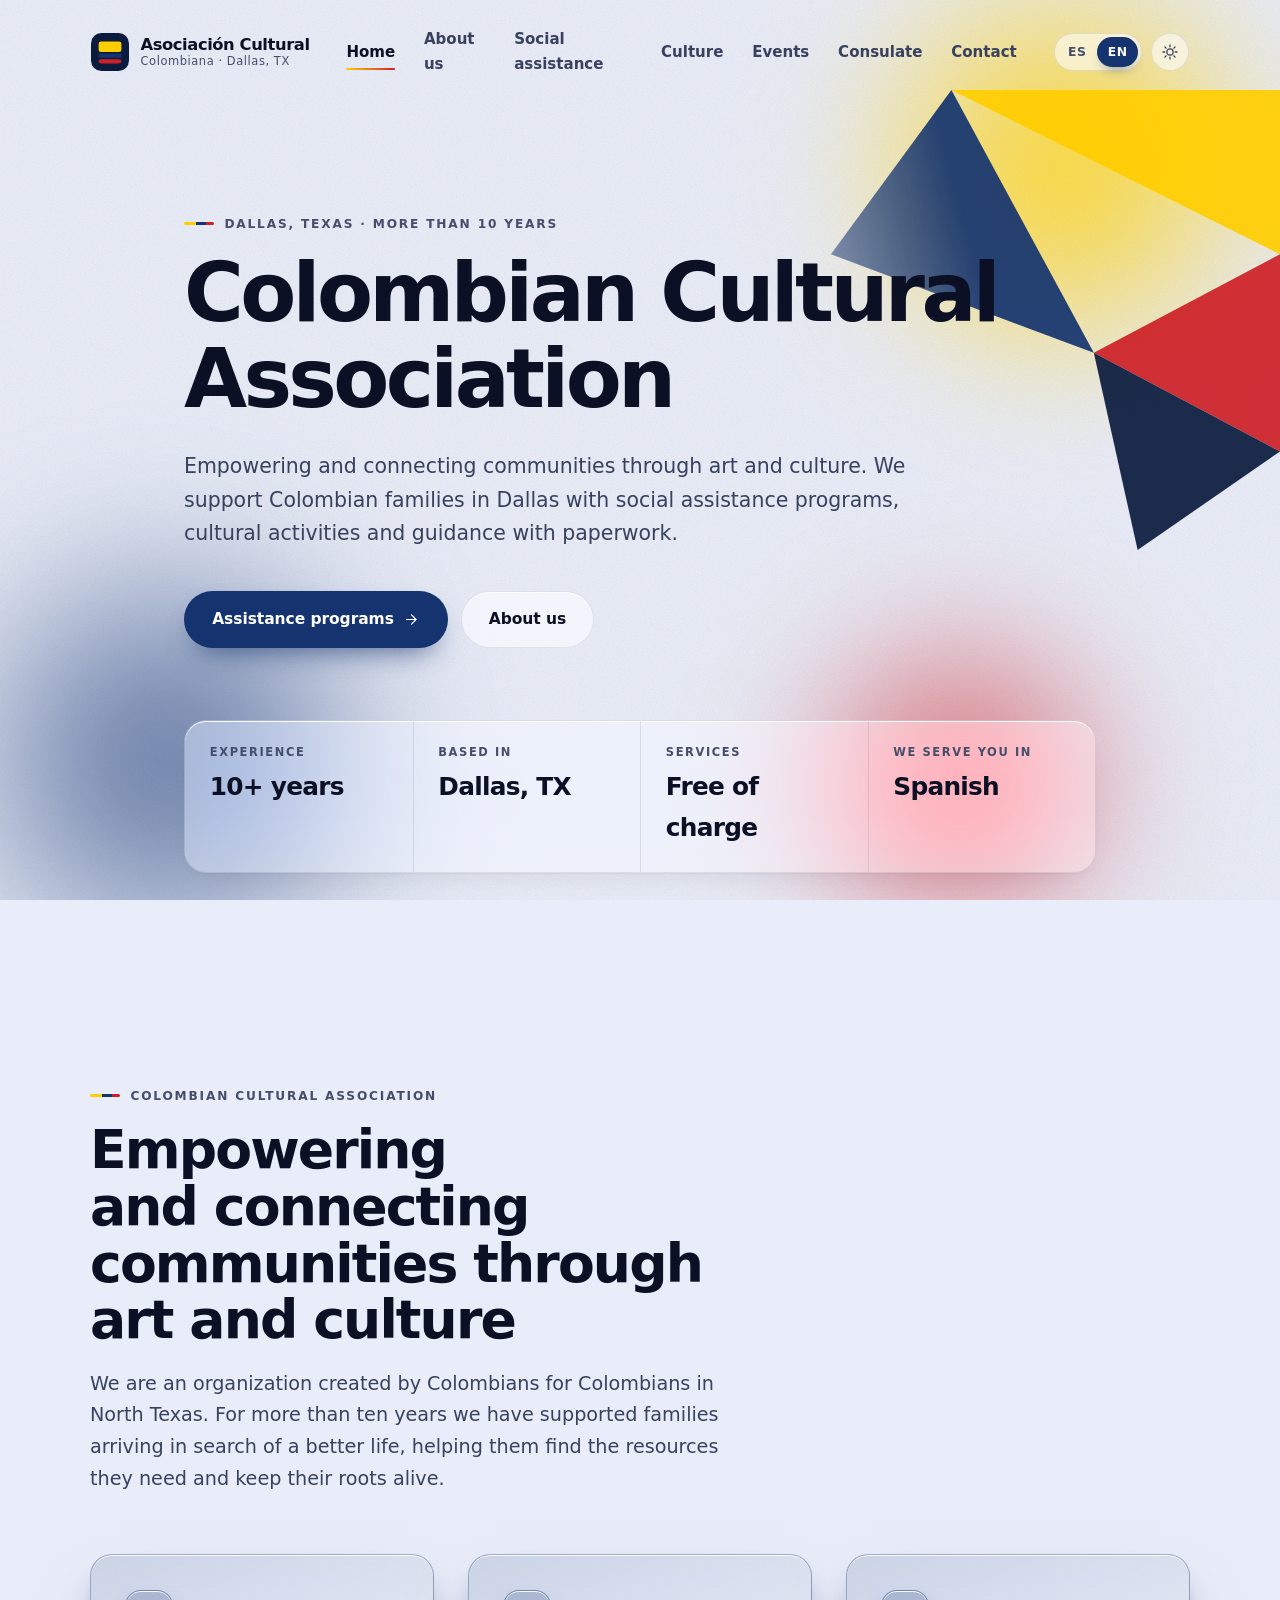
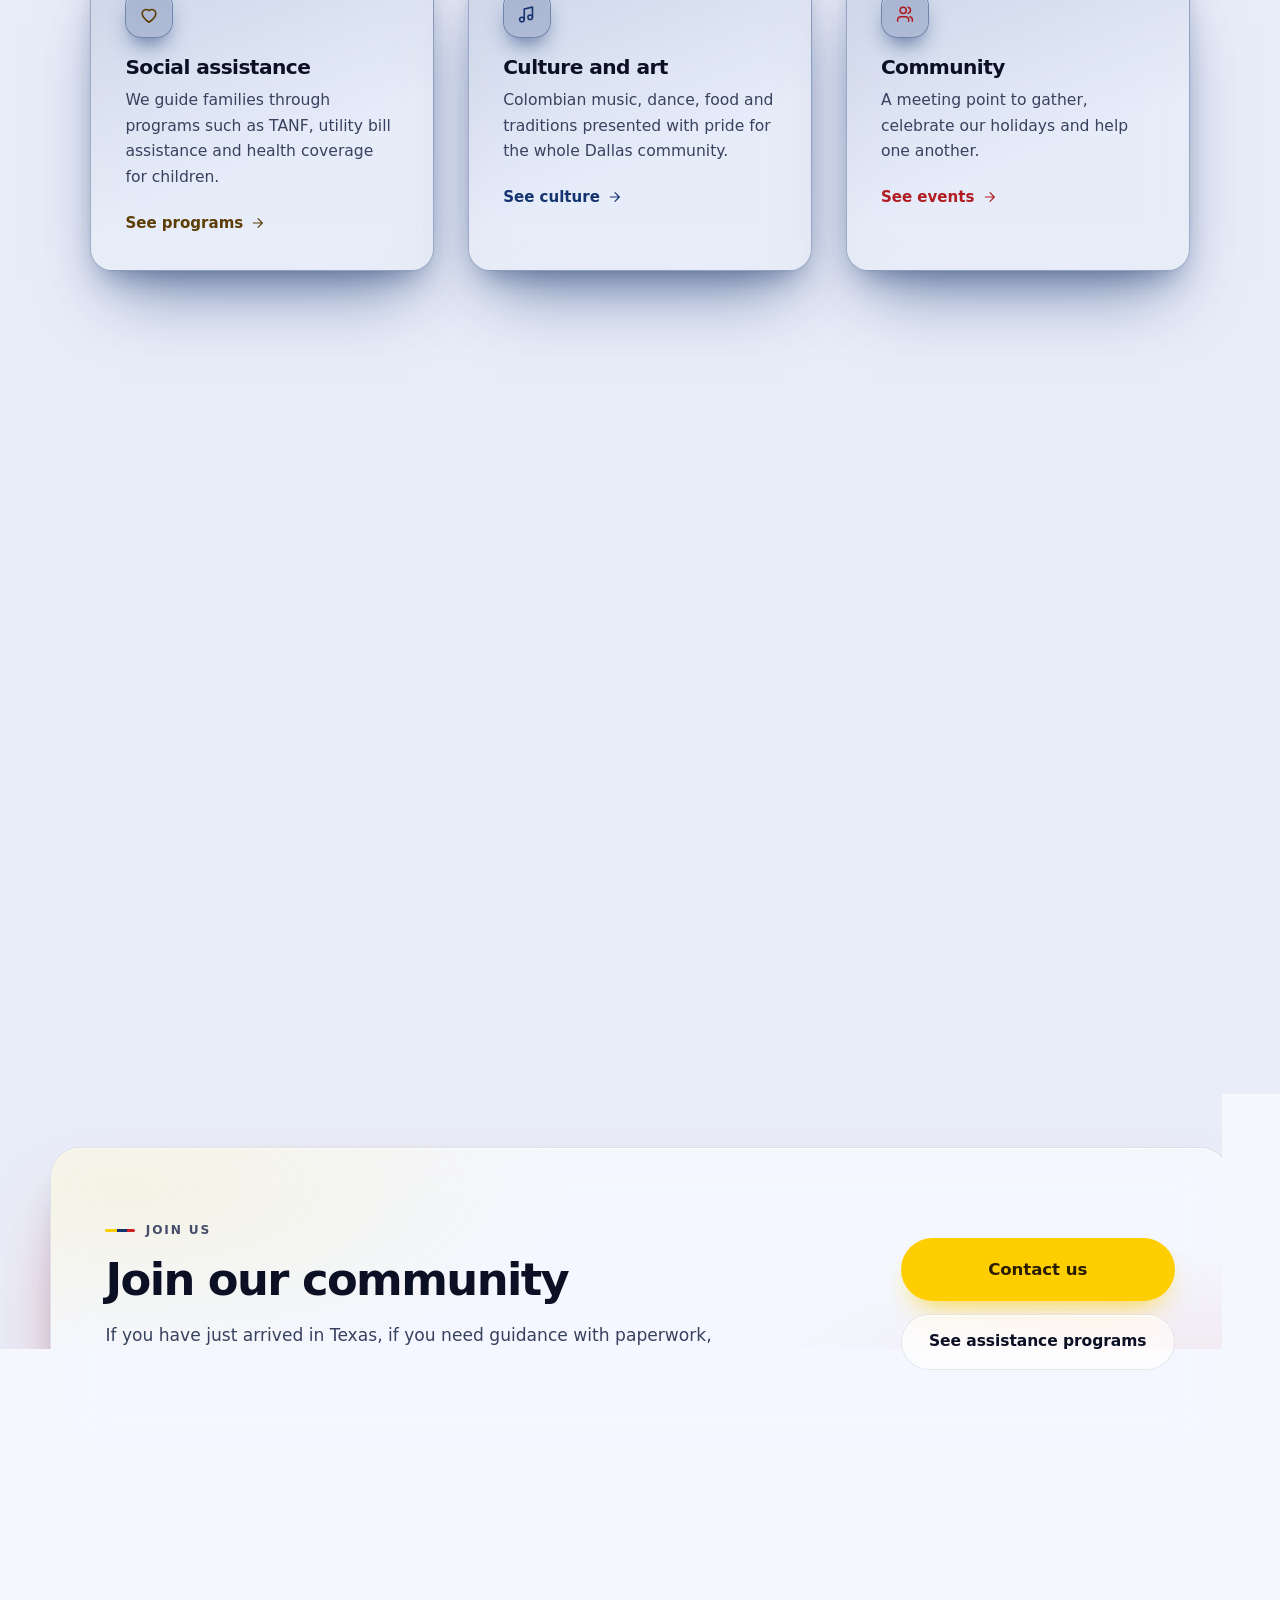
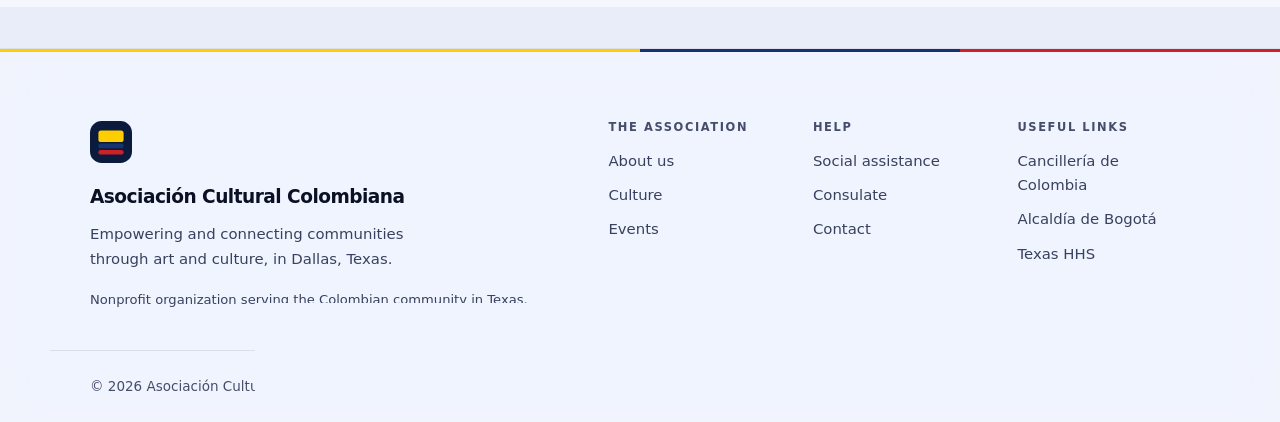
==== index.html @ c9017640 "Fix flag colours, float the header on scroll, remove nav duplication Three issues reported by the cl" ====
<!DOCTYPE html>
<html lang="es" data-theme="light">
<head>
<meta charset="utf-8">
<meta name="viewport" content="width=device-width, initial-scale=1">
<title>Asociación Cultural Colombiana | Dallas, Texas</title>
<meta name="description" content="Empoderando y conectando comunidades a través del arte y la cultura. Asistencia social, cultura y orientación para la comunidad colombiana en Dallas, Texas.">
<meta name="theme-color" content="#E9EDF9" media="(prefers-color-scheme: light)">
<meta name="theme-color" content="#050914" media="(prefers-color-scheme: dark)">

<meta property="og:type" content="website">
<meta property="og:site_name" content="Asociación Cultural Colombiana">
<meta property="og:title" content="Asociación Cultural Colombiana | Dallas, Texas">
<meta property="og:description" content="Empoderando y conectando comunidades a través del arte y la cultura. Asistencia social, cultura y orientación para la comunidad colombiana en Dallas, Texas.">
<meta property="og:locale" content="es_US">
<meta property="og:locale:alternate" content="en_US">

<link rel="icon" href="data:image/svg+xml,%3Csvg xmlns='http://www.w3.org/2000/svg' viewBox='0 0 32 32'%3E%3Crect width='32' height='32' rx='8' fill='%230A1B3D'/%3E%3Crect x='6' y='7' width='20' height='9' rx='2' fill='%23FFCE00'/%3E%3Crect x='6' y='17' width='20' height='4' rx='1.5' fill='%2314336F'/%3E%3Crect x='6' y='22' width='20' height='4' rx='2' fill='%23CE2027'/%3E%3C/svg%3E">
<link rel="stylesheet" href="assets/css/styles.css">
<noscript><style>.reveal{opacity:1 !important;transform:none !important}</style></noscript>
</head>
<body>

<a class="skip-link" href="#main" data-i18n="a11y.skip">Saltar al contenido principal</a>

<!-- Fixed field of light behind everything: the flag as illumination. -->
<div class="luminaria" aria-hidden="true">
  <span class="luz luz-amarilla" data-depth="26"></span>
  <span class="luz luz-azul" data-depth="-18"></span>
  <span class="luz luz-roja" data-depth="34"></span>
</div>

<header class="site-header" id="siteHeader">
  <div class="shell header-inner">
    <a class="brand" href="index.html" aria-label="Asociación Cultural Colombiana — inicio">
      <span class="brand-mark" aria-hidden="true"><svg viewBox="0 0 40 40" fill="none">
  <rect width="40" height="40" rx="11" fill="#0A1B3D"/>
  <rect x="8" y="9" width="24" height="11" rx="2.5" fill="#FFCE00"/>
  <rect x="8" y="21.5" width="24" height="4.5" rx="1.5" fill="#14336F"/>
  <rect x="8" y="27.5" width="24" height="4.5" rx="2.5" fill="#CE2027"/>
</svg></span>
      <span class="brand-text">
        <strong>Asociación Cultural</strong>
        <span>Colombiana · Dallas, TX</span>
      </span>
    </a>

    <nav class="nav" id="primaryNav" aria-label="Navegación principal">
      <a href="index.html" class="is-current" aria-current="page" data-i18n="nav.inicio">Inicio</a>
      <a href="quienes-somos.html" data-i18n="nav.quienes">Quiénes somos</a>
      <a href="asistencia.html" data-i18n="nav.asistencia">Asistencia social</a>
      <a href="cultura.html" data-i18n="nav.cultura">Cultura</a>
      <a href="eventos.html" data-i18n="nav.eventos">Eventos</a>
      <a href="consulado.html" data-i18n="nav.consulado">Consulado</a>
      <a href="contacto.html" data-i18n="nav.contacto">Contacto</a>
    </nav>

    <div class="header-actions">
      <div class="lang-switch" role="group" aria-label="Idioma / Language">
        <button type="button" data-lang="es" class="is-active" aria-pressed="true">ES</button>
        <button type="button" data-lang="en" aria-pressed="false">EN</button>
      </div>

      <button type="button" class="icon-btn" id="themeToggle" aria-label="Cambiar tema" data-i18n-attr="aria-label:a11y.theme">
        <svg class="i-sun" viewBox="0 0 24 24" aria-hidden="true"><circle cx="12" cy="12" r="4.2"/><path d="M12 2.6v2.4M12 19v2.4M2.6 12H5m14 0h2.4M5.2 5.2l1.7 1.7M17.1 17.1l1.7 1.7M18.8 5.2l-1.7 1.7M6.9 17.1l-1.7 1.7"/></svg>
        <svg class="i-moon" viewBox="0 0 24 24" aria-hidden="true"><path d="M20.5 14.6A8.6 8.6 0 1 1 9.4 3.5a7 7 0 0 0 11.1 11.1Z"/></svg>
      </button>

      <button type="button" class="icon-btn nav-toggle" id="navToggle" aria-expanded="false" aria-controls="primaryNav" aria-label="Abrir menú" data-i18n-attr="aria-label:a11y.menu">
        <span class="burger" aria-hidden="true"><i></i><i></i><i></i></span>
      </button>
    </div>
  </div>
</header>

<main id="main">
<section class="hero hero-home" id="inicio">
  
<div class="cuadros" aria-hidden="true">
  <svg viewBox="0 0 600 420" preserveAspectRatio="xMaxYMin slice">
    <polygon points="300,0 600,0 600,150"   fill="var(--amarillo)"/>
    <polygon points="600,150 600,330 430,240" fill="var(--rojo)"/>
    <polygon points="300,0 430,240 190,150"  fill="var(--azul)"/>
    <polygon points="430,240 600,330 470,420" fill="var(--azul-deep)"/>
  </svg>
</div>
  <div class="shell hero-inner">
    <p class="eyebrow reveal" data-i18n="home.eyebrow">Dallas, Texas · Más de 10 años</p>
    <h1 class="hero-title reveal" data-i18n="home.title">Asociación Cultural Colombiana</h1>
    <p class="hero-lead reveal" data-i18n="home.lead">Empoderando y conectando comunidades a través del arte y la cultura. Acompañamos a las familias colombianas en Dallas con programas de asistencia social, actividades culturales y orientación para sus trámites.</p>
    <div class="hero-cta reveal">
      <a class="btn btn-primary" href="asistencia.html">
        <span data-i18n="home.cta1">Programas de ayuda</span>
        <svg viewBox="0 0 24 24" aria-hidden="true" class="btn-arrow"><path d="M5 12h13M12 5.5 18.5 12 12 18.5"/></svg>
      </a>
      <a class="btn btn-ghost" href="quienes-somos.html" data-i18n="home.cta2">Conócenos</a>
    </div>
    <dl class="hero-stats reveal">
      <div class="stat"><dt data-i18n="home.s1">Experiencia</dt><dd data-i18n="home.s1v">+10 años</dd></div>
      <div class="stat"><dt data-i18n="home.s2">Sede</dt><dd>Dallas, TX</dd></div>
      <div class="stat"><dt data-i18n="home.s3">Servicios</dt><dd data-i18n="home.s3v">Gratuitos</dd></div>
      <div class="stat"><dt data-i18n="home.s4">Atención</dt><dd data-i18n="home.s4v">En español</dd></div>
    </dl>
  </div>
</section>
<section class="section">
  <div class="shell">
    <div class="section-head reveal">
      <p class="eyebrow" data-i18n="mision.eyebrow">Asociación Cultural Colombiana</p>
      <h2 class="section-title" data-i18n="mision.title">Empoderando y conectando comunidades a través del arte y la cultura</h2>
      <p class="section-lead" data-i18n="mision.lead">Somos una organización creada por colombianos para colombianos en el norte de Texas. Durante más de diez años hemos acompañado a familias que llegan buscando una vida mejor, ayudándoles a encontrar los recursos que necesitan y a mantener vivas sus raíces.</p>
    </div>
    <div class="cards cards-3">
      <article class="card program reveal lit-amarillo">
        <span class="p-icon" aria-hidden="true"><svg viewBox="0 0 24 24"><path d="M12 21s-7.5-4.7-7.5-10A4.5 4.5 0 0 1 12 8.4a4.5 4.5 0 0 1 7.5 2.6c0 5.3-7.5 10-7.5 10Z"/></svg></span>
        <h3 data-i18n="mision.c1t">Asistencia social</h3>
        <p data-i18n="mision.c1p">Orientamos a las familias en programas como TANF, el pago de servicios públicos y el seguro médico para los niños.</p>
        <a class="link-arrow" href="asistencia.html"><span data-i18n="mision.c1l">Ver programas</span><svg viewBox="0 0 24 24" aria-hidden="true"><path d="M5 12h13M12 5.5 18.5 12 12 18.5"/></svg></a>
      </article>
      <article class="card program reveal lit-azul">
        <span class="p-icon" aria-hidden="true"><svg viewBox="0 0 24 24"><path d="M9 18V6.5l9-2v11"/><circle cx="6.5" cy="18" r="2.5"/><circle cx="15.5" cy="15.5" r="2.5"/></svg></span>
        <h3 data-i18n="mision.c2t">Cultura y arte</h3>
        <p data-i18n="mision.c2p">Música, danza, gastronomía y tradiciones colombianas presentadas con orgullo para toda la comunidad de Dallas.</p>
        <a class="link-arrow" href="cultura.html"><span data-i18n="mision.c2l">Ver cultura</span><svg viewBox="0 0 24 24" aria-hidden="true"><path d="M5 12h13M12 5.5 18.5 12 12 18.5"/></svg></a>
      </article>
      <article class="card program reveal lit-rojo">
        <span class="p-icon" aria-hidden="true"><svg viewBox="0 0 24 24"><path d="M16 20v-1.6a3.4 3.4 0 0 0-3.4-3.4H7.4A3.4 3.4 0 0 0 4 18.4V20"/><circle cx="10" cy="8" r="3.4"/><path d="M20 20v-1.6a3.4 3.4 0 0 0-2.6-3.3M15.4 4.6a3.4 3.4 0 0 1 0 6.6"/></svg></span>
        <h3 data-i18n="mision.c3t">Comunidad</h3>
        <p data-i18n="mision.c3p">Un punto de encuentro para reunirnos, celebrar nuestras fechas y ayudarnos entre paisanos.</p>
        <a class="link-arrow" href="eventos.html"><span data-i18n="mision.c3l">Ver eventos</span><svg viewBox="0 0 24 24" aria-hidden="true"><path d="M5 12h13M12 5.5 18.5 12 12 18.5"/></svg></a>
      </article>
    </div>
  </div>
</section>
<section class="section galeria-section">
  <div class="shell">
    <div class="section-head reveal">
      <p class="eyebrow" data-i18n="galeria.eyebrow">Nuestra tierra</p>
      <h2 class="section-title" data-i18n="galeria.title">Colombia, siempre presente</h2>
    </div>
    <div class="galeria">
      <figure class="foto reveal">
        <img src="assets/img/galeria-1.jpg" alt="Santuario de Las Lajas, Nariño" loading="lazy" decoding="async" width="800" height="1000"
             data-i18n-attr="alt:galeria.alt1">
        <figcaption data-i18n="galeria.cap1">Santuario de Las Lajas, Nariño</figcaption>
      </figure>
      <figure class="foto reveal">
        <img src="assets/img/galeria-2.jpg" alt="Bogotá al atardecer" loading="lazy" decoding="async" width="800" height="1000"
             data-i18n-attr="alt:galeria.alt2">
        <figcaption data-i18n="galeria.cap2">Bogotá al atardecer</figcaption>
      </figure>
      <figure class="foto reveal">
        <img src="assets/img/galeria-3.jpg" alt="Torre del Reloj, Cartagena" loading="lazy" decoding="async" width="800" height="1000"
             data-i18n-attr="alt:galeria.alt3">
        <figcaption data-i18n="galeria.cap3">Torre del Reloj, Cartagena</figcaption>
      </figure>
      <figure class="foto reveal">
        <img src="assets/img/galeria-4.jpg" alt="Cristo Rey, Cali" loading="lazy" decoding="async" width="800" height="1000"
             data-i18n-attr="alt:galeria.alt4">
        <figcaption data-i18n="galeria.cap4">Cristo Rey, Cali</figcaption>
      </figure>
      <figure class="foto reveal">
        <img src="assets/img/galeria-5.jpg" alt="Cerro de Monserrate, Bogotá" loading="lazy" decoding="async" width="800" height="1000"
             data-i18n-attr="alt:galeria.alt5">
        <figcaption data-i18n="galeria.cap5">Cerro de Monserrate, Bogotá</figcaption>
      </figure>
    </div>
  </div>
</section>
<section class="support" id="unete">
  <div class="shell support-inner reveal lit-amarillo">
    <div class="support-copy">
      <p class="eyebrow" data-i18n="cta.eyebrow">Te esperamos</p>
      <h2 data-i18n="cta.title">Únete a nuestra comunidad</h2>
      <p data-i18n="cta.text">Si acabas de llegar a Texas, si necesitas orientación con un trámite o si simplemente quieres reencontrarte con lo colombiano, aquí tienes una puerta abierta.</p>
    </div>
    <div class="support-actions">
      <a class="btn btn-gold btn-lg" href="contacto.html" data-i18n="cta.primary">Escríbenos</a>
      <a class="btn btn-ghost" href="asistencia.html" data-i18n="cta.secondary">Ver programas de ayuda</a>
    </div>
  </div>
</section>
</main>

<footer class="site-footer">
  <span class="footer-ribbon" aria-hidden="true"></span>
  <div class="shell footer-inner">
    <div class="footer-brand">
      <span class="brand-mark" aria-hidden="true"><svg viewBox="0 0 40 40" fill="none">
  <rect width="40" height="40" rx="11" fill="#0A1B3D"/>
  <rect x="8" y="9" width="24" height="11" rx="2.5" fill="#FFCE00"/>
  <rect x="8" y="21.5" width="24" height="4.5" rx="1.5" fill="#14336F"/>
  <rect x="8" y="27.5" width="24" height="4.5" rx="2.5" fill="#CE2027"/>
</svg></span>
      <p class="footer-name">Asociación Cultural Colombiana</p>
      <p class="footer-tag" data-i18n="footer.tagline">Empoderando y conectando comunidades a través del arte y la cultura, en Dallas, Texas.</p>
      <p class="footer-legal" data-i18n="footer.legal">Organización sin ánimo de lucro al servicio de la comunidad colombiana en Texas.</p>
    </div>
    <nav class="footer-nav" aria-label="Enlaces del sitio">
      <div>
        <h3 data-i18n="footer.col1">La asociación</h3>
        <a href="quienes-somos.html" data-i18n="nav.quienes">Quiénes somos</a>
        <a href="cultura.html" data-i18n="nav.cultura">Cultura</a>
        <a href="eventos.html" data-i18n="nav.eventos">Eventos</a>
      </div>
      <div>
        <h3 data-i18n="footer.col2">Ayuda</h3>
        <a href="asistencia.html" data-i18n="nav.asistencia">Asistencia social</a>
        <a href="consulado.html" data-i18n="nav.consulado">Consulado</a>
        <a href="contacto.html" data-i18n="nav.contacto">Contacto</a>
      </div>
      <div>
        <h3 data-i18n="footer.col3">Enlaces de interés</h3>
        <a href="https://www.cancilleria.gov.co/" target="_blank" rel="noopener">Cancillería de Colombia</a>
        <a href="https://bogota.gov.co/" target="_blank" rel="noopener">Alcaldía de Bogotá</a>
        <a href="https://www.hhs.texas.gov/" target="_blank" rel="noopener">Texas HHS</a>
      </div>
    </nav>
  </div>
  <div class="shell footer-bottom">
    <p>&copy; <span id="year">2026</span> Asociación Cultural Colombiana. <span data-i18n="footer.rights">Todos los derechos reservados.</span></p>
    <p class="footer-made" data-i18n="footer.made">Hecho con orgullo colombiano en Dallas 🇨🇴</p>
  </div>
</footer>

<script src="assets/js/main.js"></script>
</body>
</html>
---- assets/css/styles.css ----
/* ==========================================================================
   Colombian Cultural Association — stylesheet

   Direction: "luz y vidrio". A fixed field of three blurred lights in the
   flag's yellow, blue and red sits behind the whole page; every surface is
   frosted glass floating above it, lit from one of those three colours.
   The flag never appears as a flat block — only as light and as shadow.

   Contents
     1. Tokens              8.  Cards (glass)
     2. Reset & base        9.  About
     3. Backdrop (luces)    10. Festival
     4. Layout              11. Events
     5. Buttons             12. Support
     6. Header              13. Contact
     7. Hero + marquee      14. Footer / motion / responsive
   ========================================================================== */

/* --------------------------------------------------------------------------
   1. Tokens
   -------------------------------------------------------------------------- */
:root {
  /* Flag, tuned to glow rather than to print */
  --amarillo:      #FFCE00;
  --amarillo-deep: #E0A800;   /* second yellow shade, for depth without blending hues */
  --azul:          #14336F;   /* deep navy, per the brand */
  --azul-deep:     #0A1B3D;
  --rojo:          #CE2027;

  /* Readable variants of the same hues, for text and icons on light ground */
  --amarillo-ink:  #5C3E05;
  --azul-ink:      #14336F;
  --rojo-ink:      #B01C22;

  /* Glow triplets, consumed as rgb(var(--x) / a) */
  --rgb-amarillo:  255 206 0;
  --rgb-azul:      20 51 111;
  --rgb-rojo:      206 32 39;

  /* Ground — neutrals biased blue so they belong to the flag's world */
  --ground:        #E9EDF9;
  --ground-2:      #DFE5F4;

  /* Ink */
  --ink:           #0B1024;
  --ink-soft:      #38415E;
  --ink-muted:     #454D6B;

  /* Glass — kept transparent enough that the lights read through it */
  --glass:         rgba(255, 255, 255, .38);
  --glass-strong:  rgba(255, 255, 255, .56);
  --glass-hi:      rgba(255, 255, 255, .90);   /* top highlight edge */
  --glass-line:    rgba(11, 16, 36, .09);
  --blur:          22px;

  /* Depth: a neutral lift plus the coloured light each surface sits under */
  --lift:          0 1px 2px rgba(11, 16, 36, .04), 0 14px 30px -22px rgba(11, 16, 36, .18);
  --glow-a:        .58;   /* far glow — the coloured halo    */
  --glow-b:        .34;   /* near glow — colour at the edge  */
  --tint-a:        .17;   /* colour in the glass itself, top */
  --tint-b:        .04;   /* …fading toward the bottom       */
  --rim:           .34;   /* coloured rim on the panel edge  */

  --btn-fg-on-azul: #FFFFFF;
  --btn-azul:       #14336F;

  --ring: rgba(20, 51, 111, .60);

  /* Radii — generous, glass reads as thick slabs */
  --r-sm: 10px;
  --r-md: 16px;
  --r-lg: 22px;
  --r-xl: 30px;
  --r-pill: 999px;

  /* Layout */
  --shell: 1180px;
  --gutter: clamp(1.15rem, 4vw, 2.5rem);
  --section-y: clamp(4.5rem, 9vw, 8rem);

  /* Type — one grotesque, worked hard across weights */
  --font: ui-sans-serif, system-ui, -apple-system, "Segoe UI", Roboto,
          "Helvetica Neue", Arial, "Noto Sans", sans-serif;

  --ease: cubic-bezier(.22, .61, .36, 1);
  --dur: .38s;

  color-scheme: light;
}

:root[data-theme="dark"] {
  --amarillo:      #FFD84F;
  --amarillo-deep: #D9A93B;
  --azul:          #3F6FD8;
  --azul-deep:     #060E22;
  --rojo:          #E8484E;

  --amarillo-ink:  #FFE08C;
  --azul-ink:      #A6C0FF;
  --rojo-ink:      #FF9E9E;

  --rgb-amarillo:  255 216 79;
  --rgb-azul:      63 111 216;
  --rgb-rojo:      232 72 78;

  --ground:        #050914;
  --ground-2:      #080E20;

  --ink:           #EDF1FB;
  --ink-soft:      #C3CBE2;
  --ink-muted:     #BCC5DC;

  --glass:         rgba(255, 255, 255, .085);
  --glass-strong:  rgba(255, 255, 255, .125);
  --glass-hi:      rgba(255, 255, 255, .20);
  --glass-line:    rgba(255, 255, 255, .10);

  --lift:          0 1px 2px rgba(0, 0, 0, .35), 0 16px 36px -24px rgba(0, 0, 0, .60);
  --glow-a:        .78;
  --glow-b:        .44;
  --tint-a:        .15;
  --tint-b:        .03;
  --rim:           .30;

  --btn-azul:      #2A5BC4;
  --ring: rgba(140, 175, 255, .65);

  color-scheme: dark;
}

/* Every glass surface declares which light it sits under. */
.lit-amarillo { --rgb: var(--rgb-amarillo); --ink-hue: var(--amarillo-ink); }
.lit-azul     { --rgb: var(--rgb-azul);     --ink-hue: var(--azul-ink); }
.lit-rojo     { --rgb: var(--rgb-rojo);     --ink-hue: var(--rojo-ink); }

/* --------------------------------------------------------------------------
   2. Reset & base
   -------------------------------------------------------------------------- */
*, *::before, *::after { box-sizing: border-box; }

html {
  -webkit-text-size-adjust: 100%;
  scroll-behavior: smooth;
  scroll-padding-top: 112px;   /* 14px floating gap + ~76px pill + breathing room */
}

body {
  margin: 0;
  background: var(--ground);
  color: var(--ink);
  font-family: var(--font);
  font-size: clamp(1rem, .95rem + .2vw, 1.07rem);
  line-height: 1.65;
  -webkit-font-smoothing: antialiased;
  -moz-osx-font-smoothing: grayscale;
  overflow-x: hidden;
  transition: background-color var(--dur) var(--ease), color var(--dur) var(--ease);
}

h1, h2, h3 {
  margin: 0;
  font-weight: 800;
  line-height: 1.06;
  letter-spacing: -.035em;
  text-wrap: balance;
}

p { margin: 0; text-wrap: pretty; }
ul, ol, dl, dd, dt, figure, blockquote, figcaption { margin: 0; padding: 0; }
ul, ol { list-style: none; }
img, svg { max-width: 100%; }

a {
  color: var(--azul-ink);
  text-decoration: none;
  transition: color .2s var(--ease);
}
a:hover { color: var(--rojo-ink); }

svg { fill: none; stroke: currentColor; stroke-width: 1.7; stroke-linecap: round; stroke-linejoin: round; }
.brand-mark svg, .footer-brand svg { stroke: none; }

:where(a, button, input, select, textarea):focus-visible {
  outline: 2px solid var(--ring);
  outline-offset: 3px;
  border-radius: var(--r-sm);
}

::selection { background: var(--amarillo); color: #0B1024; }

.skip-link {
  position: absolute;
  left: 50%;
  top: 0;
  z-index: 300;
  transform: translate(-50%, -120%);
  padding: .7rem 1.2rem;
  background: var(--btn-azul);
  color: var(--btn-fg-on-azul);
  border-radius: 0 0 var(--r-md) var(--r-md);
  font-weight: 600;
  transition: transform .25s var(--ease);
}
.skip-link:focus { transform: translate(-50%, 0); color: var(--btn-fg-on-azul); }

/* --------------------------------------------------------------------------
   3. Backdrop — the three lights
   -------------------------------------------------------------------------- */
.luminaria {
  position: fixed;
  inset: 0;              /* never wider than the viewport: an oversized fixed
                            box still widens the document's scroll area */
  z-index: -2;
  pointer-events: none;
  overflow: hidden;      /* clips the lights that hang off each edge */
}

.luz {
  position: absolute;
  border-radius: 50%;
  /* --px/--py are nudged by the pointer, --sy by scroll (see main.js) */
  translate: calc(var(--px, 0) * 1px) calc((var(--py, 0) + var(--sy, 0)) * 1px);
  will-change: translate;
  transition: opacity var(--dur) var(--ease);
}

/* Each light owns its own zone. Overlapping yellow, blue and red at large
   radii averages them into grey — the reason to keep them apart, and to
   leave the top-left clear, where the headings sit. */
.luz-amarilla {
  width: 46vw; height: 46vw; min-width: 340px; min-height: 340px;
  top: -14vh; right: -6vw;
  background: radial-gradient(circle, rgb(var(--rgb-amarillo) / .92), transparent 58%);
  filter: blur(56px);
}
.luz-azul {
  width: 50vw; height: 50vw; min-width: 360px; min-height: 360px;
  bottom: -20vh; left: -12vw;
  background: radial-gradient(circle, rgb(var(--rgb-azul) / .72), transparent 58%);
  filter: blur(62px);
}
.luz-roja {
  width: 38vw; height: 38vw; min-width: 280px; min-height: 280px;
  bottom: -14vh; right: 6vw;
  background: radial-gradient(circle, rgb(var(--rgb-rojo) / .70), transparent 58%);
  filter: blur(58px);
}

/* On a near-black ground the same lights blow out into bright patches that
   swallow small text sitting over them. They read plenty strong dimmed. */
:root[data-theme="dark"] .luz-amarilla { opacity: .32; }
:root[data-theme="dark"] .luz-azul     { opacity: .44; }
:root[data-theme="dark"] .luz-roja     { opacity: .30; }

/* A fine grain over the lights stops the big gradients from banding. */
.luminaria::after {
  content: "";
  position: absolute;
  inset: 0;
  opacity: .5;
  background-image: url("data:image/svg+xml,%3Csvg xmlns='http://www.w3.org/2000/svg' width='140' height='140'%3E%3Cfilter id='n'%3E%3CfeTurbulence type='fractalNoise' baseFrequency='.85' numOctaves='3'/%3E%3C/filter%3E%3Crect width='140' height='140' filter='url(%23n)' opacity='.35'/%3E%3C/svg%3E");
  mix-blend-mode: overlay;
}

/* --------------------------------------------------------------------------
   4. Layout
   -------------------------------------------------------------------------- */
.shell {
  width: 100%;
  max-width: var(--shell);
  margin-inline: auto;
  padding-inline: var(--gutter);
}

.section { position: relative; padding-block: var(--section-y); }

/* Alternating sections are separated by rhythm and hairlines only. A frosted
   sheet here would paint white over the lights and flatten the whole page. */
.section-alt { border-block: 1px solid var(--glass-line); }

.section-head { max-width: 62ch; margin-bottom: clamp(2.5rem, 5vw, 3.75rem); }

.eyebrow {
  display: inline-flex;
  align-items: center;
  gap: .65rem;
  margin-bottom: 1rem;
  font-size: .76rem;
  font-weight: 700;
  letter-spacing: .15em;
  text-transform: uppercase;
  color: var(--ink-muted);
}
.eyebrow::before {
  content: "";
  width: 30px;
  height: 3px;
  border-radius: 2px;
  background: linear-gradient(90deg, var(--amarillo) 0 40%, var(--azul) 40% 72%, var(--rojo) 72% 100%);
}
.eyebrow-light { color: var(--ink-soft); }

.section-title { font-size: clamp(2rem, 1.3rem + 2.8vw, 3.35rem); }

.section-lead {
  margin-top: 1.15rem;
  color: var(--ink-soft);
  font-size: clamp(1.03rem, .98rem + .3vw, 1.2rem);
}

/* --------------------------------------------------------------------------
   5. Buttons
   -------------------------------------------------------------------------- */
.btn {
  --btn-bg: var(--btn-azul);
  --btn-fg: var(--btn-fg-on-azul);
  position: relative;
  display: inline-flex;
  align-items: center;
  justify-content: center;
  gap: .55rem;
  padding: .9rem 1.7rem;
  border: 1px solid transparent;
  border-radius: var(--r-pill);
  background: var(--btn-bg);
  color: var(--btn-fg);
  font: inherit;
  font-weight: 650;
  font-size: .97rem;
  letter-spacing: -.005em;
  cursor: pointer;
  white-space: nowrap;
  transition: transform .22s var(--ease), box-shadow .22s var(--ease),
              background-color .22s var(--ease), color .22s var(--ease),
              border-color .22s var(--ease);
}
.btn:hover { color: var(--btn-fg); transform: translateY(-2px); }
.btn:active { transform: translateY(0); }

.btn-primary { box-shadow: 0 14px 30px -14px rgb(var(--rgb-azul) / .85); }
.btn-primary:hover { box-shadow: 0 20px 40px -14px rgb(var(--rgb-azul) / .95); }

.btn-gold {
  --btn-bg: var(--amarillo);
  --btn-fg: #2A1D00;
  box-shadow: 0 14px 30px -14px rgb(var(--rgb-amarillo) / .95);
}
.btn-gold:hover { box-shadow: 0 20px 42px -14px rgb(var(--rgb-amarillo) / 1); }

/* Glass buttons */
.btn-ghost, .btn-outline-light {
  --btn-bg: var(--glass-strong);
  --btn-fg: var(--ink);
  border-color: var(--glass-line);
  backdrop-filter: blur(12px) saturate(150%);
  -webkit-backdrop-filter: blur(12px) saturate(150%);
  box-shadow: inset 0 1px 0 var(--glass-hi);
}
.btn-ghost:hover, .btn-outline-light:hover {
  border-color: rgb(var(--rgb-azul) / .5);
  color: var(--azul-ink);
}

.btn-sm { padding: .62rem 1.2rem; font-size: .9rem; }
.btn-lg { padding: 1.05rem 2.1rem; font-size: 1.04rem; }
.btn-block { width: 100%; }

.btn-arrow { width: 17px; height: 17px; transition: transform .22s var(--ease); }
.btn:hover .btn-arrow { transform: translateX(3px); }

.link-arrow {
  display: inline-flex;
  align-items: center;
  gap: .45rem;
  margin-top: 1.25rem;
  color: var(--ink-hue, var(--azul-ink));
  font-weight: 650;
  font-size: .94rem;
}
.link-arrow svg { width: 16px; height: 16px; transition: transform .22s var(--ease); }
.link-arrow:hover svg { transform: translateX(4px); }

/* --------------------------------------------------------------------------
   6. Header
   -------------------------------------------------------------------------- */
/* The header is a floating rounded pill, not an edge-to-edge bar: it stays
   transparent at rest and gains its background, border and shadow only
   once the page scrolls (.is-stuck) — "que se note cuando hace scroll". */
.site-header {
  position: sticky;
  top: 0;
  z-index: 100;
  padding-top: 14px;
  transition: background-color var(--dur) var(--ease), backdrop-filter var(--dur) var(--ease);
}
/* A soft, full-width veil behind the floating pill once scrolled, so page
   content doesn't peek through the transparent gap above the pill itself. */
.site-header.is-stuck {
  background: color-mix(in srgb, var(--ground) 45%, transparent);
  backdrop-filter: blur(10px);
  -webkit-backdrop-filter: blur(10px);
}

.header-inner {
  display: flex;
  align-items: center;
  gap: 1.5rem;
  min-height: 76px;
  border-radius: var(--r-pill);
  border: 1px solid transparent;
  background: transparent;
  box-shadow: none;
  transition: background-color var(--dur) var(--ease), border-color var(--dur) var(--ease),
              box-shadow var(--dur) var(--ease), backdrop-filter var(--dur) var(--ease);
}
.site-header.is-stuck .header-inner {
  background: color-mix(in srgb, var(--ground) 82%, transparent);
  backdrop-filter: blur(20px) saturate(190%);
  -webkit-backdrop-filter: blur(20px) saturate(190%);
  border-color: var(--glass-line);
  box-shadow: 0 16px 38px -20px rgba(11, 16, 36, .5), inset 0 1px 0 var(--glass-hi);
}
:root[data-theme="dark"] .site-header.is-stuck .header-inner {
  box-shadow: 0 16px 38px -18px rgba(0, 0, 0, .6), inset 0 1px 0 var(--glass-hi);
}

.brand { display: inline-flex; align-items: center; gap: .72rem; color: var(--ink); flex: 0 0 auto; }
.brand:hover { color: var(--ink); }
.brand-mark { display: block; width: 38px; height: 38px; flex: 0 0 auto; }
.brand-mark svg { display: block; width: 100%; height: 100%; }

.brand-text { display: flex; flex-direction: column; line-height: 1.15; }
.brand-text strong { font-size: 1.02rem; font-weight: 800; letter-spacing: -.025em; }
.brand-text span { font-size: .715rem; color: var(--ink-muted); letter-spacing: .05em; }

.nav { display: flex; align-items: center; gap: .2rem; margin-inline: auto; }
.nav a {
  position: relative;
  padding: .5rem .8rem;
  border-radius: var(--r-sm);
  color: var(--ink-soft);
  font-size: .94rem;
  font-weight: 550;
}
.nav a::after {
  content: "";
  position: absolute;
  left: .8rem; right: .8rem; bottom: .16rem;
  height: 2px;
  border-radius: 2px;
  background: linear-gradient(90deg, var(--amarillo), var(--rojo));
  transform: scaleX(0);
  transform-origin: left;
  transition: transform .28s var(--ease);
}
.nav a:hover { color: var(--ink); }
.nav a:hover::after, .nav a.is-current::after { transform: scaleX(1); }
.nav a.is-current { color: var(--ink); font-weight: 700; }

.header-actions { display: flex; align-items: center; gap: .55rem; flex: 0 0 auto; }

.lang-switch {
  display: inline-flex;
  padding: 3px;
  border: 1px solid var(--glass-line);
  border-radius: var(--r-pill);
  background: var(--glass-strong);
  backdrop-filter: blur(10px);
  -webkit-backdrop-filter: blur(10px);
}
.lang-switch button {
  padding: .32rem .66rem;
  border: 0;
  border-radius: var(--r-pill);
  background: transparent;
  color: var(--ink-muted);
  font: inherit;
  font-size: .77rem;
  font-weight: 700;
  letter-spacing: .05em;
  cursor: pointer;
  transition: background-color .22s var(--ease), color .22s var(--ease);
}
.lang-switch button:hover { color: var(--ink); }
.lang-switch button.is-active {
  background: var(--btn-azul);
  color: var(--btn-fg-on-azul);
  box-shadow: 0 6px 14px -8px rgb(var(--rgb-azul) / .9);
}

.icon-btn {
  display: inline-flex;
  align-items: center;
  justify-content: center;
  width: 38px; height: 38px;
  padding: 0;
  border: 1px solid var(--glass-line);
  border-radius: var(--r-pill);
  background: var(--glass-strong);
  backdrop-filter: blur(10px);
  -webkit-backdrop-filter: blur(10px);
  color: var(--ink-soft);
  cursor: pointer;
  transition: color .2s var(--ease), border-color .2s var(--ease);
}
.icon-btn:hover { color: var(--azul-ink); border-color: rgb(var(--rgb-azul) / .5); }
.icon-btn svg { width: 18px; height: 18px; }

.i-moon { display: none; }
:root[data-theme="dark"] .i-sun { display: none; }
:root[data-theme="dark"] .i-moon { display: block; }

.nav-toggle { display: none; }
.burger { display: block; width: 17px; }
.burger i {
  display: block;
  height: 1.8px;
  margin: 3.6px 0;
  border-radius: 2px;
  background: currentColor;
  transition: transform .28s var(--ease), opacity .2s var(--ease);
}
[aria-expanded="true"] .burger i:nth-child(1) { transform: translateY(5.4px) rotate(45deg); }
[aria-expanded="true"] .burger i:nth-child(2) { opacity: 0; }
[aria-expanded="true"] .burger i:nth-child(3) { transform: translateY(-5.4px) rotate(-45deg); }

/* --------------------------------------------------------------------------
   7. Hero + marquee
   -------------------------------------------------------------------------- */
.hero {
  position: relative;
  padding-block: clamp(4rem, 10vw, 8.5rem) clamp(3.5rem, 7vw, 6rem);
}
.hero-inner { max-width: 62rem; }

.hero-title { font-size: clamp(2.6rem, 1.2rem + 6vw, 5.1rem); letter-spacing: -.045em; }
.hero-title em {
  font-style: normal;
  background: linear-gradient(96deg, var(--amarillo) 0%, var(--rojo) 48%, var(--azul) 100%);
  -webkit-background-clip: text;
  background-clip: text;
  color: transparent;
}

.hero-lead {
  max-width: 56ch;
  margin-top: 1.7rem;
  color: var(--ink-soft);
  font-size: clamp(1.06rem, 1rem + .42vw, 1.28rem);
}

.hero-cta { display: flex; flex-wrap: wrap; gap: .8rem; margin-top: 2.5rem; }

/* Stat strip: one slab of glass, split by hairlines */
.hero-stats {
  display: grid;
  grid-template-columns: repeat(auto-fit, minmax(140px, 1fr));
  margin-top: clamp(3rem, 6vw, 4.5rem);
  border: 1px solid var(--glass-line);
  border-radius: var(--r-lg);
  background: var(--glass);
  backdrop-filter: blur(var(--blur)) saturate(160%);
  -webkit-backdrop-filter: blur(var(--blur)) saturate(160%);
  box-shadow: var(--lift), inset 0 1px 0 var(--glass-hi);
  overflow: hidden;
}
.hero-stats .stat { padding: 1.4rem 1.55rem; border-left: 1px solid var(--glass-line); }
.hero-stats .stat:first-child { border-left: 0; }
.hero-stats dt {
  font-size: .715rem;
  font-weight: 700;
  letter-spacing: .14em;
  text-transform: uppercase;
  color: var(--ink-muted);
}
.hero-stats dd { margin-top: .35rem; font-size: 1.55rem; font-weight: 800; letter-spacing: -.03em; }

.marquee {
  position: relative;
  padding-block: 1rem;
  background: var(--glass);
  backdrop-filter: blur(var(--blur)) saturate(160%);
  -webkit-backdrop-filter: blur(var(--blur)) saturate(160%);
  border-block: 1px solid var(--glass-line);
  overflow: hidden;
  -webkit-mask-image: linear-gradient(90deg, transparent, #000 8%, #000 92%, transparent);
  mask-image: linear-gradient(90deg, transparent, #000 8%, #000 92%, transparent);
}
.marquee-track {
  display: flex;
  align-items: center;
  gap: 1.15rem;
  width: max-content;
  animation: slide 42s linear infinite;
}
.marquee span {
  font-size: 1rem;
  font-weight: 700;
  letter-spacing: -.015em;
  color: var(--ink-soft);
  white-space: nowrap;
}
.marquee b { color: var(--rojo-ink); }
@keyframes slide { to { transform: translateX(-50%); } }

/* --------------------------------------------------------------------------
   8. Cards — the glass system
   -------------------------------------------------------------------------- */
/* Panels are tinted glass, not clear glass: the flag colour lives *in* the
   pane as well as in the light it throws. On a pale ground a coloured drop
   shadow alone is almost invisible — the tint is what makes the colour read. */
.card {
  --rgb: var(--rgb-azul);
  position: relative;
  padding: clamp(1.55rem, 3vw, 2.15rem);
  border: 1px solid rgb(var(--rgb) / var(--rim));
  border-radius: var(--r-lg);
  background:
    linear-gradient(158deg, rgb(var(--rgb) / var(--tint-a)), rgb(var(--rgb) / var(--tint-b)) 62%),
    var(--glass);
  backdrop-filter: blur(var(--blur)) saturate(165%);
  -webkit-backdrop-filter: blur(var(--blur)) saturate(165%);
  box-shadow:
    var(--lift),
    0 16px 30px -12px rgb(var(--rgb) / var(--glow-b)),
    0 40px 68px -24px rgb(var(--rgb) / var(--glow-a)),
    inset 0 1px 0 var(--glass-hi);
  isolation: isolate;
  transition: transform .35s var(--ease), box-shadow .35s var(--ease), border-color .35s var(--ease);
}

/* Reflection that follows the pointer (--mx/--my set in main.js) */
.card::before {
  content: "";
  position: absolute;
  inset: 0;
  z-index: -1;
  border-radius: inherit;
  background: radial-gradient(360px circle at var(--mx, 50%) var(--my, -120%),
              rgb(var(--rgb) / .20), transparent 62%);
  opacity: 0;
  transition: opacity .35s var(--ease);
}
.card:hover::before { opacity: 1; }

/* Generous gaps: the coloured halos need room, or they cancel each other out. */
.cards { display: grid; grid-template-columns: repeat(auto-fit, minmax(285px, 1fr)); gap: clamp(1.4rem, 2.6vw, 2.1rem); }
.cards-3 { grid-template-columns: repeat(auto-fit, minmax(275px, 1fr)); }

.program:hover, .involve:hover, .event:hover {
  transform: translateY(-6px);
  border-color: rgb(var(--rgb) / calc(var(--rim) + .26));
  box-shadow:
    var(--lift),
    0 20px 36px -12px rgb(var(--rgb) / calc(var(--glow-b) + .14)),
    0 52px 86px -26px rgb(var(--rgb) / calc(var(--glow-a) + .16)),
    inset 0 1px 0 var(--glass-hi);
}

.program h3, .involve h3 { margin-bottom: .6rem; font-size: 1.26rem; letter-spacing: -.028em; }
.program p, .involve p { color: var(--ink-soft); font-size: .975rem; }

/* Icon chip, tinted by the card's light */
.p-icon {
  display: inline-flex;
  align-items: center;
  justify-content: center;
  width: 48px; height: 48px;
  margin-bottom: 1.2rem;
  border-radius: var(--r-md);
  border: 1px solid rgb(var(--rgb) / .38);
  background: rgb(var(--rgb) / .20);
  color: var(--ink-hue, var(--azul-ink));
  box-shadow: 0 12px 24px -10px rgb(var(--rgb) / .95), inset 0 1px 0 var(--glass-hi);
}
.p-icon svg { width: 22px; height: 22px; }

/* --------------------------------------------------------------------------
   9. About
   -------------------------------------------------------------------------- */
.about-grid {
  display: grid;
  grid-template-columns: 1.55fr 1fr;
  gap: clamp(1.4rem, 2.6vw, 2.1rem);
  align-items: start;
}

.values { display: grid; gap: 1.7rem; }
.values li { display: flex; gap: 1.05rem; }
.values h3 { margin-bottom: .3rem; font-size: 1.16rem; letter-spacing: -.026em; }
.values p { color: var(--ink-soft); font-size: .955rem; }

.v-icon {
  display: inline-flex;
  align-items: center;
  justify-content: center;
  width: 42px; height: 42px;
  flex: 0 0 auto;
  border-radius: var(--r-md);
  border: 1px solid var(--glass-line);
  background: linear-gradient(145deg, rgb(var(--rgb-amarillo) / .22), rgb(var(--rgb-azul) / .16));
  color: var(--azul-ink);
  box-shadow: inset 0 1px 0 var(--glass-hi);
}
.v-icon svg { width: 20px; height: 20px; }

/* Quote: the one surface lit from all three sides */
.quote-card {
  --rgb: var(--rgb-rojo);
  overflow: hidden;
}
.quote-card::after {
  content: "";
  position: absolute;
  z-index: -1;
  right: -35%; bottom: -50%;
  width: 85%;
  aspect-ratio: 1;
  border-radius: 50%;
  background: radial-gradient(circle, rgb(var(--rgb-amarillo) / .17), transparent 66%);
}
.quote-mark {
  display: block;
  font-size: 3.6rem;
  font-weight: 800;
  line-height: .7;
  color: var(--amarillo);
}
.quote-card blockquote {
  position: relative;
  margin-top: .9rem;
  font-size: clamp(1.16rem, 1.05rem + .5vw, 1.42rem);
  font-weight: 600;
  line-height: 1.38;
  letter-spacing: -.028em;
}
.quote-by {
  position: relative;
  display: flex;
  flex-direction: column;
  margin-top: 1.6rem;
  padding-top: 1.25rem;
  border-top: 1px solid var(--glass-line);
  font-size: .9rem;
}
.quote-by strong { font-weight: 700; }
.quote-by span { color: var(--ink-muted); font-size: .845rem; }

/* --------------------------------------------------------------------------
   10. Festival
   -------------------------------------------------------------------------- */
.festival-inner {
  display: grid;
  grid-template-columns: 1.15fr .85fr;
  gap: clamp(2rem, 5vw, 4.5rem);
  align-items: center;
}

.feature-list { display: grid; gap: .9rem; margin-top: 2.1rem; }
.feature-list li { display: flex; align-items: flex-start; gap: .85rem; color: var(--ink-soft); font-size: .995rem; }
.feature-list svg {
  width: 22px; height: 22px;
  flex: 0 0 auto;
  margin-top: .18rem;
  padding: 3px;
  border-radius: 50%;
  border: 1px solid rgb(var(--rgb-amarillo) / .45);
  background: rgb(var(--rgb-amarillo) / .18);
  color: var(--amarillo-ink);
  stroke-width: 2.6;
}

.festival-cta { display: flex; flex-wrap: wrap; gap: .8rem; margin-top: 2.4rem; }

.ticket {
  --rgb: var(--rgb-amarillo);
  position: relative;
  border-radius: var(--r-xl);
  border: 1px solid var(--glass-line);
  background:
    linear-gradient(158deg, rgb(var(--rgb) / var(--tint-a)), rgb(var(--rgb) / var(--tint-b)) 62%),
    var(--glass-strong);
  backdrop-filter: blur(26px) saturate(170%);
  -webkit-backdrop-filter: blur(26px) saturate(170%);
  box-shadow:
    var(--lift),
    0 44px 80px -30px rgb(var(--rgb-amarillo) / .75),
    0 10px 30px -16px rgb(var(--rgb-rojo) / .28),
    inset 0 1px 0 var(--glass-hi);
  overflow: hidden;
  rotate: -1.5deg;
  transition: rotate .45s var(--ease), transform .45s var(--ease);
}
.ticket:hover { rotate: 0deg; transform: translateY(-5px); }

.ticket-top {
  position: relative;
  padding: 1.9rem 1.9rem 1.65rem;
  background: linear-gradient(150deg, rgb(var(--rgb-amarillo) / .19), rgb(var(--rgb-rojo) / .09) 70%, transparent);
  border-bottom: 1px solid var(--glass-line);
}
.ticket-kicker {
  font-size: .72rem;
  font-weight: 800;
  letter-spacing: .16em;
  text-transform: uppercase;
  color: var(--amarillo-ink);
}
.ticket-date { display: flex; align-items: baseline; gap: .6rem; margin-top: .5rem; }
.ticket-date strong { font-size: 3.7rem; font-weight: 800; line-height: 1; letter-spacing: -.05em; }
.ticket-date span { font-size: 1.3rem; font-weight: 600; letter-spacing: -.02em; }
.ticket-year { color: var(--ink-muted); }

.ticket-perf {
  position: relative;
  height: 22px;
  background-image: radial-gradient(circle at 50% 50%, var(--glass-line) 1.4px, transparent 1.8px);
  background-size: 13px 22px;
  background-repeat: repeat-x;
  background-position: center;
}
.ticket-perf::before, .ticket-perf::after {
  content: "";
  position: absolute;
  top: 50%;
  width: 22px; height: 22px;
  border-radius: 50%;
  background: var(--ground);
  transform: translateY(-50%);
}
.ticket-perf::before { left: -11px; }
.ticket-perf::after { right: -11px; }

.ticket-bottom { padding: 1.5rem 1.9rem 1.95rem; }
.ticket-bottom dl {
  display: grid;
  grid-template-columns: 1fr 1fr;
  gap: 1.2rem;
  padding-bottom: 1.3rem;
  border-bottom: 1px solid var(--glass-line);
}
.ticket-bottom dt {
  font-size: .69rem;
  font-weight: 700;
  letter-spacing: .14em;
  text-transform: uppercase;
  color: var(--ink-muted);
}
.ticket-bottom dd { margin-top: .3rem; font-weight: 700; font-size: .99rem; letter-spacing: -.015em; }
.ticket-note { margin-top: 1.25rem; color: var(--ink-muted); font-size: .885rem; }

/* --------------------------------------------------------------------------
   11. Events
   -------------------------------------------------------------------------- */
.events { display: grid; gap: 1.35rem; }

.event {
  display: grid;
  grid-template-columns: 104px 1fr;
  gap: clamp(1.1rem, 3vw, 2rem);
  padding: clamp(1.35rem, 2.6vw, 1.9rem);
}
.event.is-next {
  --rgb: var(--rgb-azul);
  border-color: rgb(var(--rgb-azul) / .42);
}

.ev-date {
  display: flex;
  flex-direction: column;
  align-items: center;
  justify-content: center;
  padding: .95rem .5rem;
  border-radius: var(--r-md);
  border: 1px solid rgb(var(--rgb) / .26);
  background: rgb(var(--rgb) / .12);
  box-shadow: inset 0 1px 0 var(--glass-hi);
  text-align: center;
}
.ev-day { font-size: 2.15rem; font-weight: 800; line-height: 1; letter-spacing: -.05em; }
.ev-day-tbd { font-size: 1.15rem; color: var(--ink-muted); opacity: .65; }
.ev-mon {
  margin-top: .22rem;
  font-size: .77rem;
  font-weight: 800;
  letter-spacing: .12em;
  text-transform: uppercase;
  color: var(--ink-hue, var(--azul-ink));
}
.ev-yr { font-size: .73rem; color: var(--ink-muted); }

.ev-tag {
  display: inline-block;
  margin-bottom: .55rem;
  padding: .2rem .68rem;
  border-radius: var(--r-pill);
  border: 1px solid rgb(var(--rgb) / .3);
  background: rgb(var(--rgb) / .14);
  color: var(--ink-hue, var(--azul-ink));
  font-size: .705rem;
  font-weight: 800;
  letter-spacing: .1em;
  text-transform: uppercase;
}
.ev-body h3 { margin-bottom: .5rem; font-size: 1.24rem; letter-spacing: -.028em; }
/* Only the unclassed description, so it cannot out-specify .ev-tag / .ev-meta */
.ev-body > p:not([class]) { color: var(--ink-soft); font-size: .97rem; }

.ev-meta {
  display: inline-flex;
  align-items: center;
  gap: .45rem;
  margin-top: .9rem;
  color: var(--ink-muted);
  font-size: .875rem;
}
.ev-meta svg { width: 15px; height: 15px; }

/* --------------------------------------------------------------------------
   12. Support
   -------------------------------------------------------------------------- */
.support { position: relative; padding-block: clamp(3rem, 6vw, 4.5rem); }

.support-inner {
  --rgb: var(--rgb-rojo);
  position: relative;
  display: grid;
  grid-template-columns: 1.5fr auto;
  gap: clamp(2rem, 5vw, 4rem);
  align-items: center;
  padding: clamp(2rem, 4.5vw, 3.4rem);
  border: 1px solid var(--glass-line);
  border-radius: var(--r-xl);
  background: var(--glass-strong);
  backdrop-filter: blur(26px) saturate(170%);
  -webkit-backdrop-filter: blur(26px) saturate(170%);
  box-shadow:
    var(--lift),
    0 46px 90px -36px rgb(var(--rgb-rojo) / .58),
    0 20px 50px -30px rgb(var(--rgb-azul) / .45),
    inset 0 1px 0 var(--glass-hi);
  overflow: hidden;
}
.support-inner::after {
  content: "";
  position: absolute;
  z-index: -1;
  inset: 0;
  background:
    radial-gradient(55% 85% at 6% 12%, rgb(var(--rgb-amarillo) / .10), transparent 70%),
    radial-gradient(55% 85% at 96% 90%, rgb(var(--rgb-rojo) / .10), transparent 70%);
}

.support h2 { font-size: clamp(1.8rem, 1.25rem + 2.2vw, 2.8rem); }
.support-copy > p { max-width: 56ch; margin-top: 1.1rem; color: var(--ink-soft); }

.support-ein {
  display: inline-flex;
  align-items: center;
  gap: .6rem;
  margin-top: 1.5rem;
  padding: .45rem 1rem;
  border: 1px solid var(--glass-line);
  border-radius: var(--r-pill);
  background: var(--glass);
  font-size: .86rem;
  font-weight: 700;
}
.support-ein span {
  color: var(--ink-muted);
  letter-spacing: .12em;
  text-transform: uppercase;
  font-size: .71rem;
  font-weight: 700;
}

.support-actions { display: flex; flex-direction: column; gap: .8rem; }

/* --------------------------------------------------------------------------
   13. Contact
   -------------------------------------------------------------------------- */
.contact-inner {
  display: grid;
  grid-template-columns: 1fr .9fr;
  gap: clamp(2rem, 5vw, 4rem);
  align-items: start;
}

.contact-list { display: grid; gap: 1.4rem; margin-top: 2.4rem; }
.contact-list li { display: flex; gap: 1rem; }
.c-icon {
  display: inline-flex;
  align-items: center;
  justify-content: center;
  width: 42px; height: 42px;
  flex: 0 0 auto;
  border-radius: var(--r-md);
  border: 1px solid var(--glass-line);
  background: var(--glass-strong);
  backdrop-filter: blur(10px);
  -webkit-backdrop-filter: blur(10px);
  color: var(--azul-ink);
  box-shadow: inset 0 1px 0 var(--glass-hi);
}
.c-icon svg { width: 19px; height: 19px; }
.c-label {
  margin-bottom: .2rem;
  font-size: .715rem;
  font-weight: 700;
  letter-spacing: .14em;
  text-transform: uppercase;
  color: var(--ink-muted);
}
.contact-list a { font-weight: 550; word-break: break-word; }
.c-social { display: flex; gap: 1rem; flex-wrap: wrap; }

.contact-form { --rgb: var(--rgb-azul); display: grid; gap: 1.1rem; }
.field { display: grid; gap: .45rem; }
.field label { font-size: .85rem; font-weight: 650; color: var(--ink-soft); }

.field input, .field textarea, .field select {
  width: 100%;
  padding: .82rem 1rem;
  border: 1px solid var(--glass-line);
  border-radius: var(--r-md);
  background: var(--glass-strong);
  color: var(--ink);
  font: inherit;
  font-size: .96rem;
  transition: border-color .2s var(--ease), box-shadow .2s var(--ease);
}
.field textarea { resize: vertical; min-height: 120px; }
.field input::placeholder, .field textarea::placeholder { color: var(--ink-muted); opacity: .8; }

.field input:focus, .field textarea:focus, .field select:focus {
  outline: none;
  border-color: rgb(var(--rgb-azul) / .7);
  box-shadow: 0 0 0 4px rgb(var(--rgb-azul) / .16);
}
.field input:user-invalid, .field textarea:user-invalid {
  border-color: rgb(var(--rgb-rojo) / .7);
  box-shadow: 0 0 0 4px rgb(var(--rgb-rojo) / .15);
}

.select-wrap { position: relative; }
.select-wrap select { appearance: none; -webkit-appearance: none; padding-right: 2.6rem; cursor: pointer; }
.select-wrap svg {
  position: absolute;
  right: 1rem; top: 50%;
  width: 16px; height: 16px;
  transform: translateY(-50%);
  color: var(--ink-muted);
  pointer-events: none;
}

.form-note { color: var(--ink-muted); font-size: .82rem; text-align: center; }
.form-status { min-height: 1.2em; font-size: .89rem; font-weight: 650; text-align: center; }
.form-status.is-ok { color: var(--azul-ink); }
.form-status.is-error { color: var(--rojo-ink); }

/* --------------------------------------------------------------------------
   14. Footer
   -------------------------------------------------------------------------- */
.site-footer {
  position: relative;
  margin-top: var(--section-y);
  background: var(--glass);
  backdrop-filter: blur(var(--blur)) saturate(150%);
  -webkit-backdrop-filter: blur(var(--blur)) saturate(150%);
  border-top: 1px solid var(--glass-line);
}
.footer-ribbon {
  position: absolute;
  inset-inline: 0;
  top: 0;
  height: 3px;
  background: linear-gradient(90deg, var(--amarillo) 0 50%, var(--azul) 50% 75%, var(--rojo) 75% 100%);
}

.footer-inner {
  display: grid;
  grid-template-columns: 1.25fr 1.6fr;
  gap: clamp(2rem, 5vw, 4rem);
  padding-block: clamp(3rem, 6vw, 4.5rem) 2.5rem;
}

.footer-brand .brand-mark { width: 42px; height: 42px; margin-bottom: 1.15rem; }
.footer-name { font-size: 1.16rem; font-weight: 800; letter-spacing: -.028em; }
.footer-tag { max-width: 34ch; margin-top: .6rem; color: var(--ink-soft); font-size: .93rem; }
/* --ink-soft rather than --ink-muted: this line sits over the footer's
   lightest gradient patch, where the muted tone falls just under AA. */
.footer-legal { margin-top: 1.1rem; color: var(--ink-soft); font-size: .82rem; }

.footer-nav { display: grid; grid-template-columns: repeat(auto-fit, minmax(140px, 1fr)); gap: 2rem; }
.footer-nav > div { display: flex; flex-direction: column; gap: .6rem; }
.footer-nav h3 {
  margin-bottom: .35rem;
  font-size: .715rem;
  font-weight: 700;
  letter-spacing: .14em;
  text-transform: uppercase;
  color: var(--ink-muted);
}
.footer-nav a { color: var(--ink-soft); font-size: .93rem; }
.footer-nav a:hover { color: var(--azul-ink); }

.footer-bottom {
  display: flex;
  flex-wrap: wrap;
  justify-content: space-between;
  gap: .6rem;
  padding-block: 1.5rem;
  border-top: 1px solid var(--glass-line);
  color: var(--ink-muted);
  font-size: .845rem;
}

/* --------------------------------------------------------------------------
   15. Reveal on scroll
   -------------------------------------------------------------------------- */
.reveal {
  opacity: 0;
  transform: translateY(24px);
  transition: opacity .7s var(--ease), transform .7s var(--ease);
}
.reveal.is-visible { opacity: 1; transform: none; }
.cards .reveal:nth-child(2), .events .reveal:nth-child(2) { transition-delay: .07s; }
.cards .reveal:nth-child(3), .events .reveal:nth-child(3) { transition-delay: .14s; }
.cards .reveal:nth-child(4) { transition-delay: .21s; }
.cards .reveal:nth-child(5) { transition-delay: .28s; }
.cards .reveal:nth-child(6) { transition-delay: .35s; }

/* --------------------------------------------------------------------------
   15b. Dark-mode legibility on tinted chips
   These three surfaces carry a colour wash *behind small text*. On the dark
   ground the wash lifts them toward the text's own lightness, so each gets an
   opaque dark base under the tint — the colour stays, the contrast returns.
   -------------------------------------------------------------------------- */
:root[data-theme="dark"] .ticket-top {
  background:
    linear-gradient(150deg, rgb(var(--rgb-amarillo) / .16), rgb(var(--rgb-rojo) / .08) 70%, transparent),
    rgba(5, 9, 20, .58);
}
:root[data-theme="dark"] .ev-date {
  background:
    linear-gradient(0deg, rgb(var(--rgb) / .16), rgb(var(--rgb) / .16)),
    rgba(5, 9, 20, .58);
}
:root[data-theme="dark"] .support-ein { background: rgba(5, 9, 20, .58); }

/* .btn-ghost sits on whichever panel it's placed on — often a coloured
   lit-* band. Semi-transparent white glass reads fine on the plain dark
   ground, but on top of a bright amarillo tint it lightens enough that
   near-white --ink text drops below AA. Give it its own opaque dark base. */
:root[data-theme="dark"] .btn-ghost,
:root[data-theme="dark"] .btn-outline-light {
  --btn-bg: rgba(5, 9, 20, .62);
}

/* --------------------------------------------------------------------------
   16. Fallbacks
   -------------------------------------------------------------------------- */
/* Where backdrop-filter is unsupported, glass must not become unreadable. */
@supports not ((backdrop-filter: blur(1px)) or (-webkit-backdrop-filter: blur(1px))) {
  :root { --glass: rgba(255, 255, 255, .90); --glass-strong: rgba(255, 255, 255, .95); }
  :root[data-theme="dark"] { --glass: rgba(16, 22, 44, .92); --glass-strong: rgba(20, 27, 52, .96); }
}

/* --------------------------------------------------------------------------
   17. Responsive
   -------------------------------------------------------------------------- */
@media (max-width: 1040px) {
  .about-grid, .festival-inner, .contact-inner, .support-inner, .footer-inner {
    grid-template-columns: 1fr;
  }
  .support-actions { flex-direction: row; flex-wrap: wrap; }
  .ticket { rotate: none; max-width: 430px; }
}

/* Measured: brand + six nav items + actions + gutters need ~1180px, and the
   English labels run wider than the Spanish. Hand over to the drawer above
   that, or the header pushes the page sideways on 1024–1180px laptops. */
@media (max-width: 1220px) {
  html { scroll-padding-top: 100px; }
  .nav-toggle { display: inline-flex; }
  .header-cta { display: none; }

  .nav {
    position: fixed;
    inset: 98px 0 auto;   /* just under the floating pill: 14px gap + ~76px bar + 8px */
    flex-direction: column;
    align-items: stretch;
    gap: .2rem;
    margin: 0;
    padding: 1rem var(--gutter) 1.6rem;
    background: color-mix(in srgb, var(--ground) 88%, transparent);
    backdrop-filter: blur(24px) saturate(170%);
    -webkit-backdrop-filter: blur(24px) saturate(170%);
    border-bottom: 1px solid var(--glass-line);
    box-shadow: 0 24px 50px -30px rgba(11, 16, 36, .7);
    transform: translateY(-14px);
    opacity: 0;
    visibility: hidden;
    transition: opacity .26s var(--ease), transform .26s var(--ease), visibility .26s;
  }
  .nav.is-open { opacity: 1; visibility: visible; transform: none; }
  .nav a { padding: .82rem .6rem; font-size: 1.03rem; border-bottom: 1px solid var(--glass-line); }
  .nav a::after { display: none; }
}

@media (max-width: 620px) {
  .header-inner { gap: .5rem; }
  .brand { flex: 0 1 auto; min-width: 0; gap: .55rem; }
  .brand-mark { width: 34px; height: 34px; }
  .brand-text { min-width: 0; }
  .brand-text span { display: none; }
  .brand-text strong { font-size: .93rem; white-space: nowrap; overflow: hidden; text-overflow: ellipsis; }
  .header-actions { gap: .35rem; }
  .lang-switch button { padding: .3rem .48rem; font-size: .72rem; }
  .icon-btn { width: 34px; height: 34px; }

  .hero-stats { grid-template-columns: 1fr 1fr; }
  .hero-stats .stat:nth-child(odd) { border-left: 0; }
  .hero-stats .stat:nth-child(n+3) { border-top: 1px solid var(--glass-line); }

  .event { grid-template-columns: 1fr; }
  .ev-date {
    flex-direction: row;
    align-items: baseline;
    justify-content: flex-start;
    gap: .5rem;
    padding: .6rem .95rem;
    width: max-content;
  }
  .ev-day { font-size: 1.55rem; }
  .ev-mon { margin-top: 0; }

  .btn { width: 100%; }
  .hero-cta, .festival-cta, .support-actions { flex-direction: column; align-items: stretch; }
  .footer-bottom { flex-direction: column; }
}

/* Blur is expensive; on phones use fewer, cheaper layers. */
@media (max-width: 620px), (pointer: coarse) {
  :root { --blur: 12px; }
  .card, .ticket, .support-inner { backdrop-filter: blur(var(--blur)) saturate(150%); -webkit-backdrop-filter: blur(var(--blur)) saturate(150%); }
  .luz { filter: blur(56px); }
}

/* --------------------------------------------------------------------------
   18. Motion & print
   -------------------------------------------------------------------------- */
@media (prefers-reduced-motion: reduce) {
  html { scroll-behavior: auto; }
  *, *::before, *::after {
    animation-duration: .001ms !important;
    animation-iteration-count: 1 !important;
    transition-duration: .001ms !important;
  }
  .reveal { opacity: 1; transform: none; }
  .marquee-track { animation: none; }
  .ticket { rotate: none; }
}

@media print {
  .site-header, .marquee, .nav, .support-actions, .contact-form, .luminaria { display: none; }
  body { background: #fff; color: #000; }
  .card, .event, .ticket, .support-inner { box-shadow: none; border-color: #bbb; background: #fff; backdrop-filter: none; }
}

/* ==========================================================================
   19. Pages beyond the home page
   Added when the site grew from one page to seven.
   ========================================================================== */

/* --- Flag geometry in the hero ("los cuadros") --------------------------- */
.cuadros {
  position: absolute;
  top: 0;
  right: 0;
  width: min(52%, 640px);
  height: 100%;
  max-height: 460px;
  z-index: -1;
  pointer-events: none;
  opacity: .92;
  -webkit-mask-image: linear-gradient(255deg, #000 46%, transparent 88%);
  mask-image: linear-gradient(255deg, #000 46%, transparent 88%);
}
.cuadros svg { width: 100%; height: 100%; display: block; }
.cuadros polygon { stroke: none; }
:root[data-theme="dark"] .cuadros { opacity: .55; }

.hero-home { padding-block: clamp(4rem, 9vw, 7.5rem) clamp(3.5rem, 7vw, 6rem); }

/* Inner pages get a shorter hero than the home page */
.hero-inner-page { padding-block: clamp(3rem, 6vw, 5rem) clamp(2rem, 4vw, 3rem); }
.hero-title-sm { font-size: clamp(2.2rem, 1.3rem + 4vw, 3.9rem); }
.hero-inner-page .hero-lead { margin-top: 1.3rem; }

/* --- Photo gallery ------------------------------------------------------- */
.galeria {
  display: grid;
  grid-template-columns: repeat(auto-fit, minmax(190px, 1fr));
  gap: clamp(.9rem, 1.8vw, 1.35rem);
}

.foto {
  position: relative;
  margin: 0;
  border-radius: var(--r-lg);
  overflow: hidden;
  border: 1px solid var(--glass-line);
  /* Visible while the photograph loads, and if it is missing entirely */
  background: linear-gradient(150deg, rgb(var(--rgb-amarillo) / .22), rgb(var(--rgb-azul) / .18));
  box-shadow: var(--lift), 0 26px 50px -26px rgb(var(--rgb-azul) / .5);
  transition: transform .35s var(--ease), box-shadow .35s var(--ease);
}
.foto:hover { transform: translateY(-5px); box-shadow: var(--lift), 0 38px 66px -26px rgb(var(--rgb-azul) / .62); }

.foto img {
  display: block;
  width: 100%;
  height: 100%;
  min-height: 240px;
  aspect-ratio: 4 / 5;
  object-fit: cover;
}
/* main.js adds this when a photograph fails to load, so visitors get the
   caption on a coloured panel instead of a broken-image icon. */
.foto.sin-foto img { display: none; }
.foto.sin-foto { min-height: 240px; display: grid; place-items: end stretch; }

.foto figcaption {
  position: absolute;
  inset-inline: 0;
  bottom: 0;
  padding: 2.4rem .9rem .8rem;
  background: linear-gradient(transparent, rgba(5, 9, 20, .82));
  color: #fff;
  font-size: .855rem;
  font-weight: 600;
  letter-spacing: -.01em;
}

/* A single framed photograph beside text */
.foto-card { padding: 0; overflow: hidden; }
.foto-card img { display: block; width: 100%; aspect-ratio: 4 / 3; object-fit: cover; }
.foto-card figcaption { padding: 1rem 1.3rem 1.2rem; color: var(--ink-muted); font-size: .875rem; }
.foto-card.sin-foto img { display: none; }

/* --- Assistance pages ---------------------------------------------------- */
.ayuda { margin-bottom: clamp(1.4rem, 2.6vw, 2.1rem); }
.ayuda:last-of-type { margin-bottom: 0; }
.ayuda h2 { margin-bottom: .7rem; font-size: clamp(1.4rem, 1.1rem + 1.1vw, 1.85rem); }
.ayuda > p { max-width: 68ch; color: var(--ink-soft); }
.ayuda .btn { margin-top: 1.4rem; }

.nota {
  margin-top: 1rem;
  padding: .85rem 1.1rem;
  border-left: 3px solid rgb(var(--rgb) / .55);
  border-radius: 0 var(--r-sm) var(--r-sm) 0;
  background: rgb(var(--rgb) / .09);
  color: var(--ink-soft);
  font-size: .93rem;
}

/* The TANF list reads as a checklist, two or three columns wide */
.feature-grid {
  grid-template-columns: repeat(auto-fit, minmax(210px, 1fr));
  margin-top: 1.5rem;
}

/* Legal / scope disclaimer */
.aviso {
  margin-top: clamp(1.8rem, 3vw, 2.6rem);
  padding: 1.1rem 1.3rem;
  border: 1px dashed var(--glass-line);
  border-radius: var(--r-md);
  color: var(--ink-muted);
  font-size: .9rem;
}

/* --- Support band on inner pages ---------------------------------------- */
.support-inner .eyebrow { color: var(--ink-muted); }

@media (max-width: 620px) {
  .cuadros { width: 62%; max-height: 300px; opacity: .8; }
  .galeria { grid-template-columns: 1fr 1fr; }
  .foto img { min-height: 180px; }
}
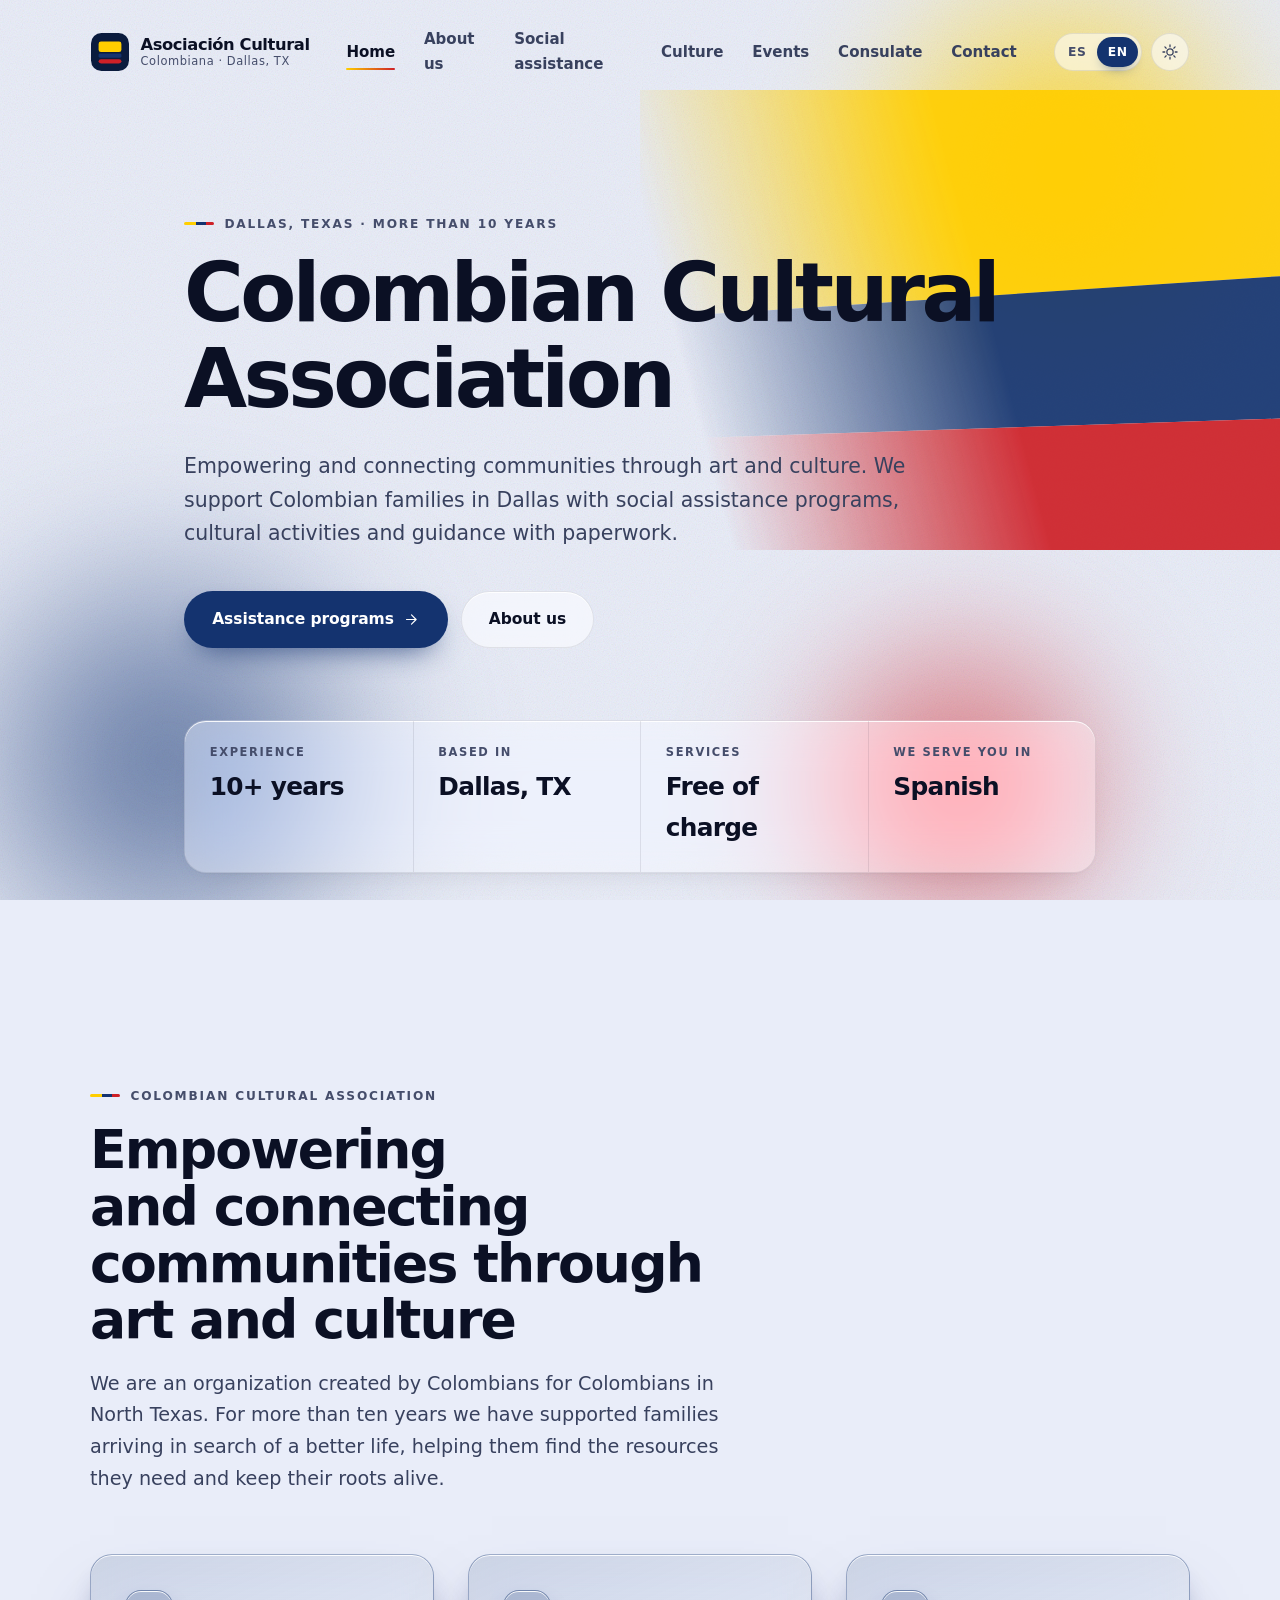
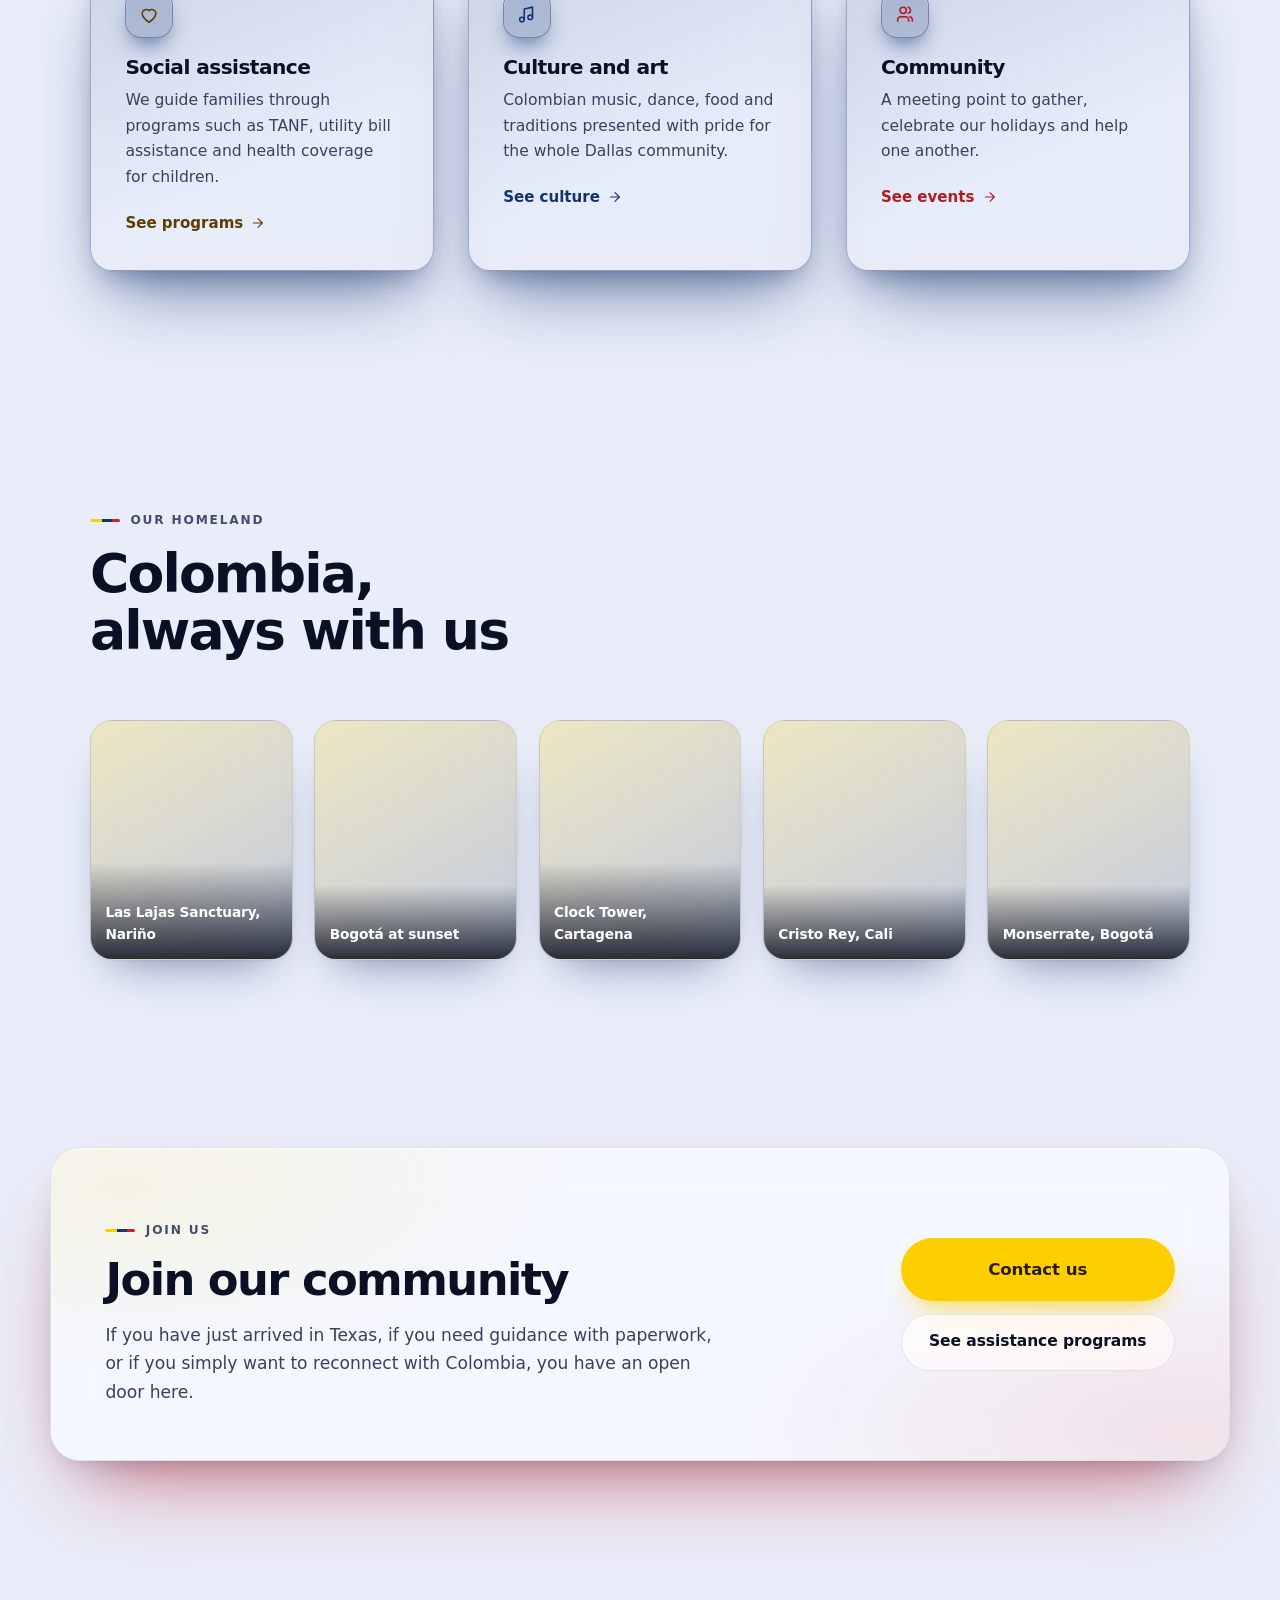
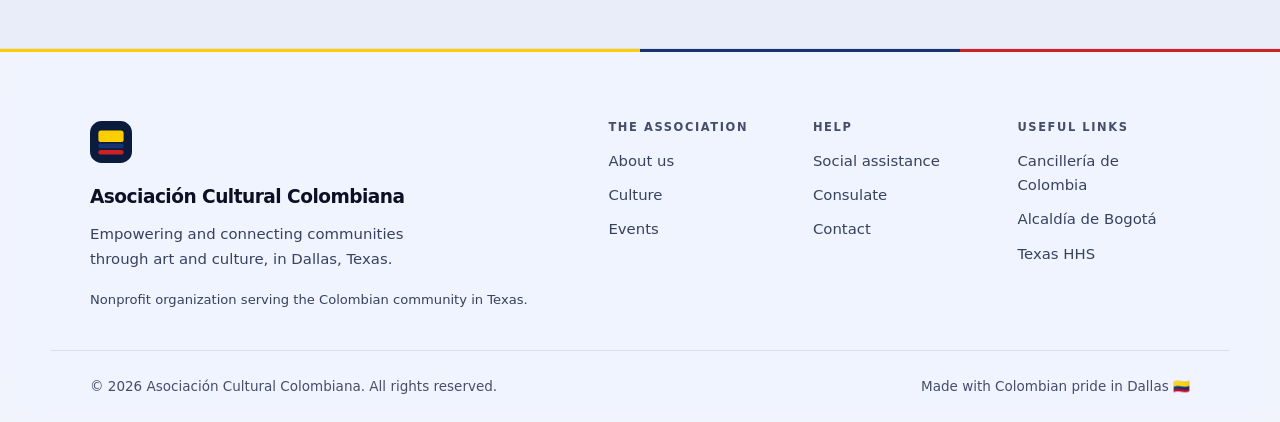
==== commit 2ff9e63c: "Flag graphic: exactly three colours, in flag order and proportion The client flagged two remaining p" ====
--- a/index.html
+++ b/index.html
@@ -78,10 +78,9 @@
   
 <div class="cuadros" aria-hidden="true">
   <svg viewBox="0 0 600 420" preserveAspectRatio="xMaxYMin slice">
-    <polygon points="300,0 600,0 600,150"   fill="var(--amarillo)"/>
-    <polygon points="600,150 600,330 430,240" fill="var(--rojo)"/>
-    <polygon points="300,0 430,240 190,150"  fill="var(--azul)"/>
-    <polygon points="430,240 600,330 470,420" fill="var(--azul-deep)"/>
+    <polygon points="0,0 600,0 600,170 0,210"     fill="var(--amarillo)"/>
+    <polygon points="0,210 600,170 600,300 0,320" fill="var(--azul)"/>
+    <polygon points="0,320 600,300 600,420 0,420" fill="var(--rojo)"/>
   </svg>
 </div>
   <div class="shell hero-inner">
--- a/assets/css/styles.css
+++ b/assets/css/styles.css
@@ -20,11 +20,11 @@
    1. Tokens
    -------------------------------------------------------------------------- */
 :root {
-  /* Flag, tuned to glow rather than to print */
+  /* Flag, tuned to glow rather than to print. Exactly three colours,
+     each defined once — no second shade of any of them anywhere on
+     the site, so nothing can ever read as a fourth, invented hue. */
   --amarillo:      #FFCE00;
-  --amarillo-deep: #E0A800;   /* second yellow shade, for depth without blending hues */
   --azul:          #14336F;   /* deep navy, per the brand */
-  --azul-deep:     #0A1B3D;
   --rojo:          #CE2027;
 
   /* Readable variants of the same hues, for text and icons on light ground */
@@ -90,9 +90,7 @@
 
 :root[data-theme="dark"] {
   --amarillo:      #FFD84F;
-  --amarillo-deep: #D9A93B;
   --azul:          #3F6FD8;
-  --azul-deep:     #060E22;
   --rojo:          #E8484E;
 
   --amarillo-ink:  #FFE08C;
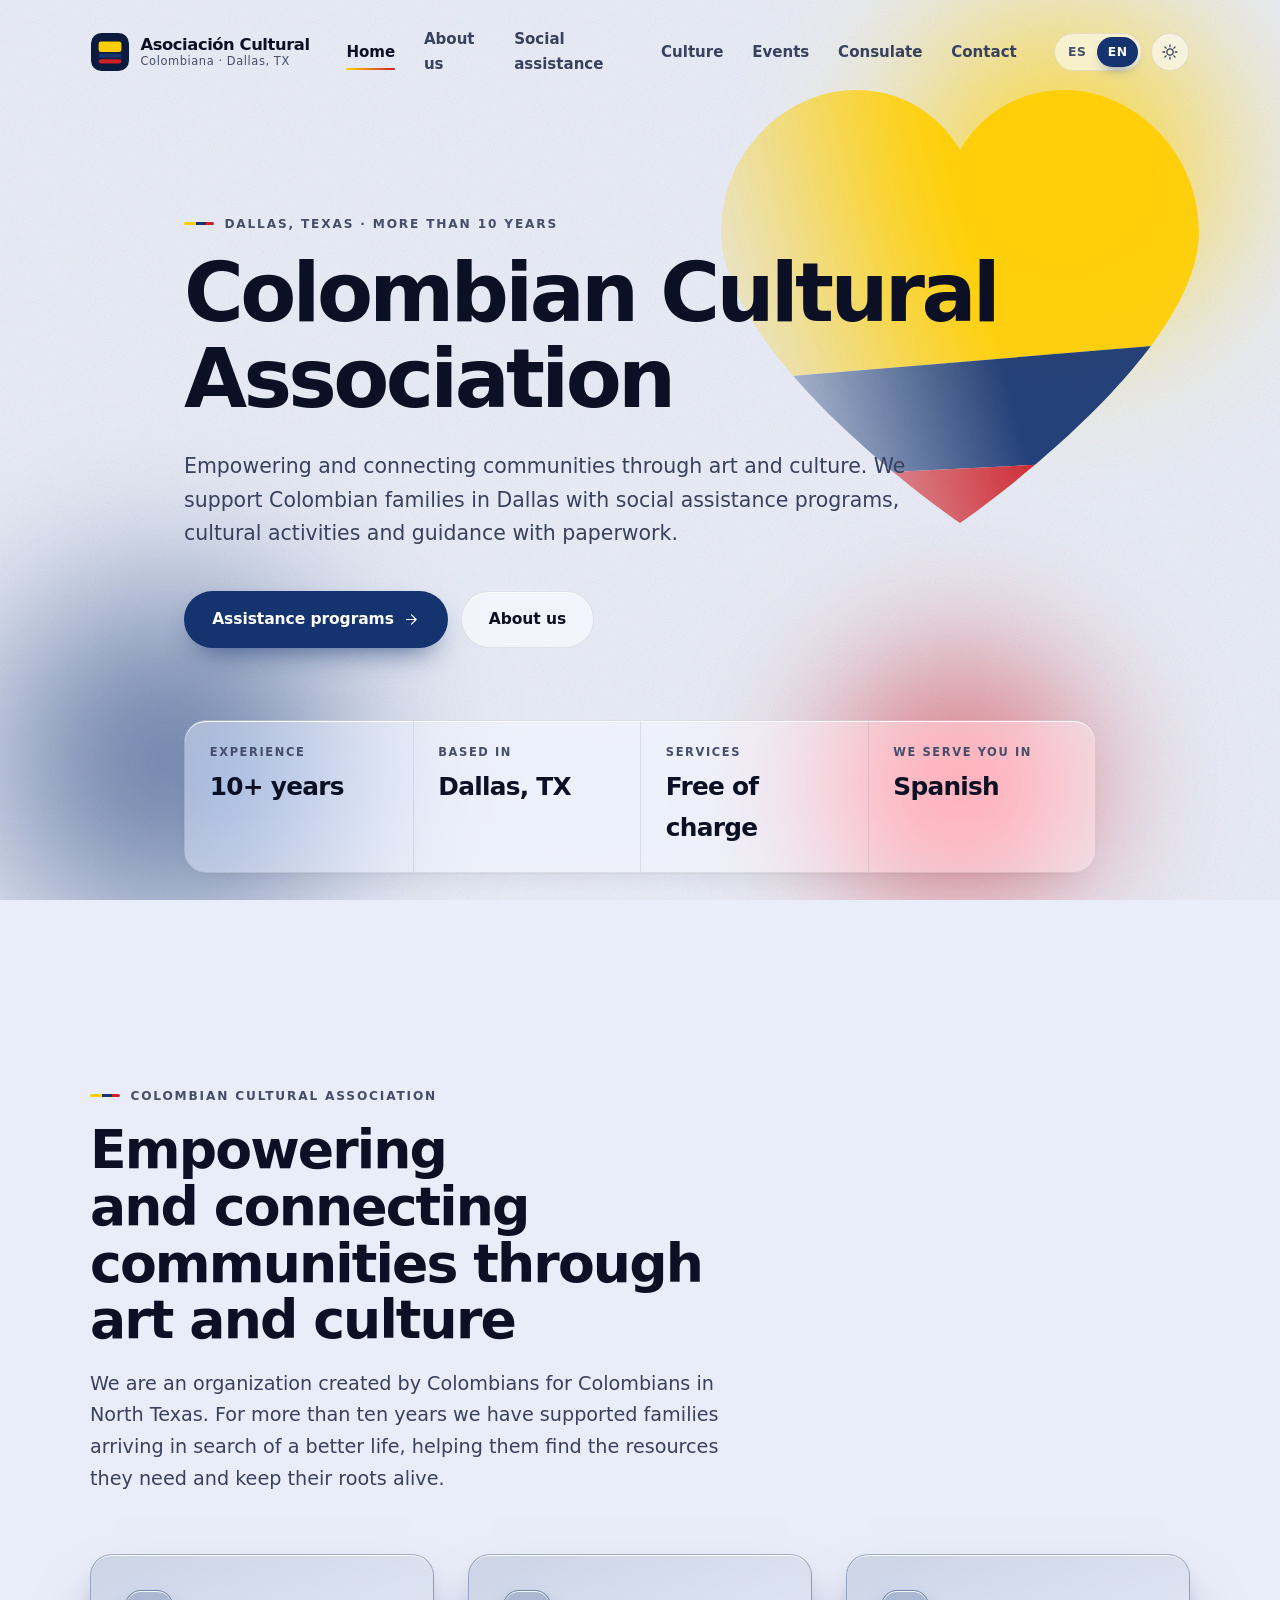
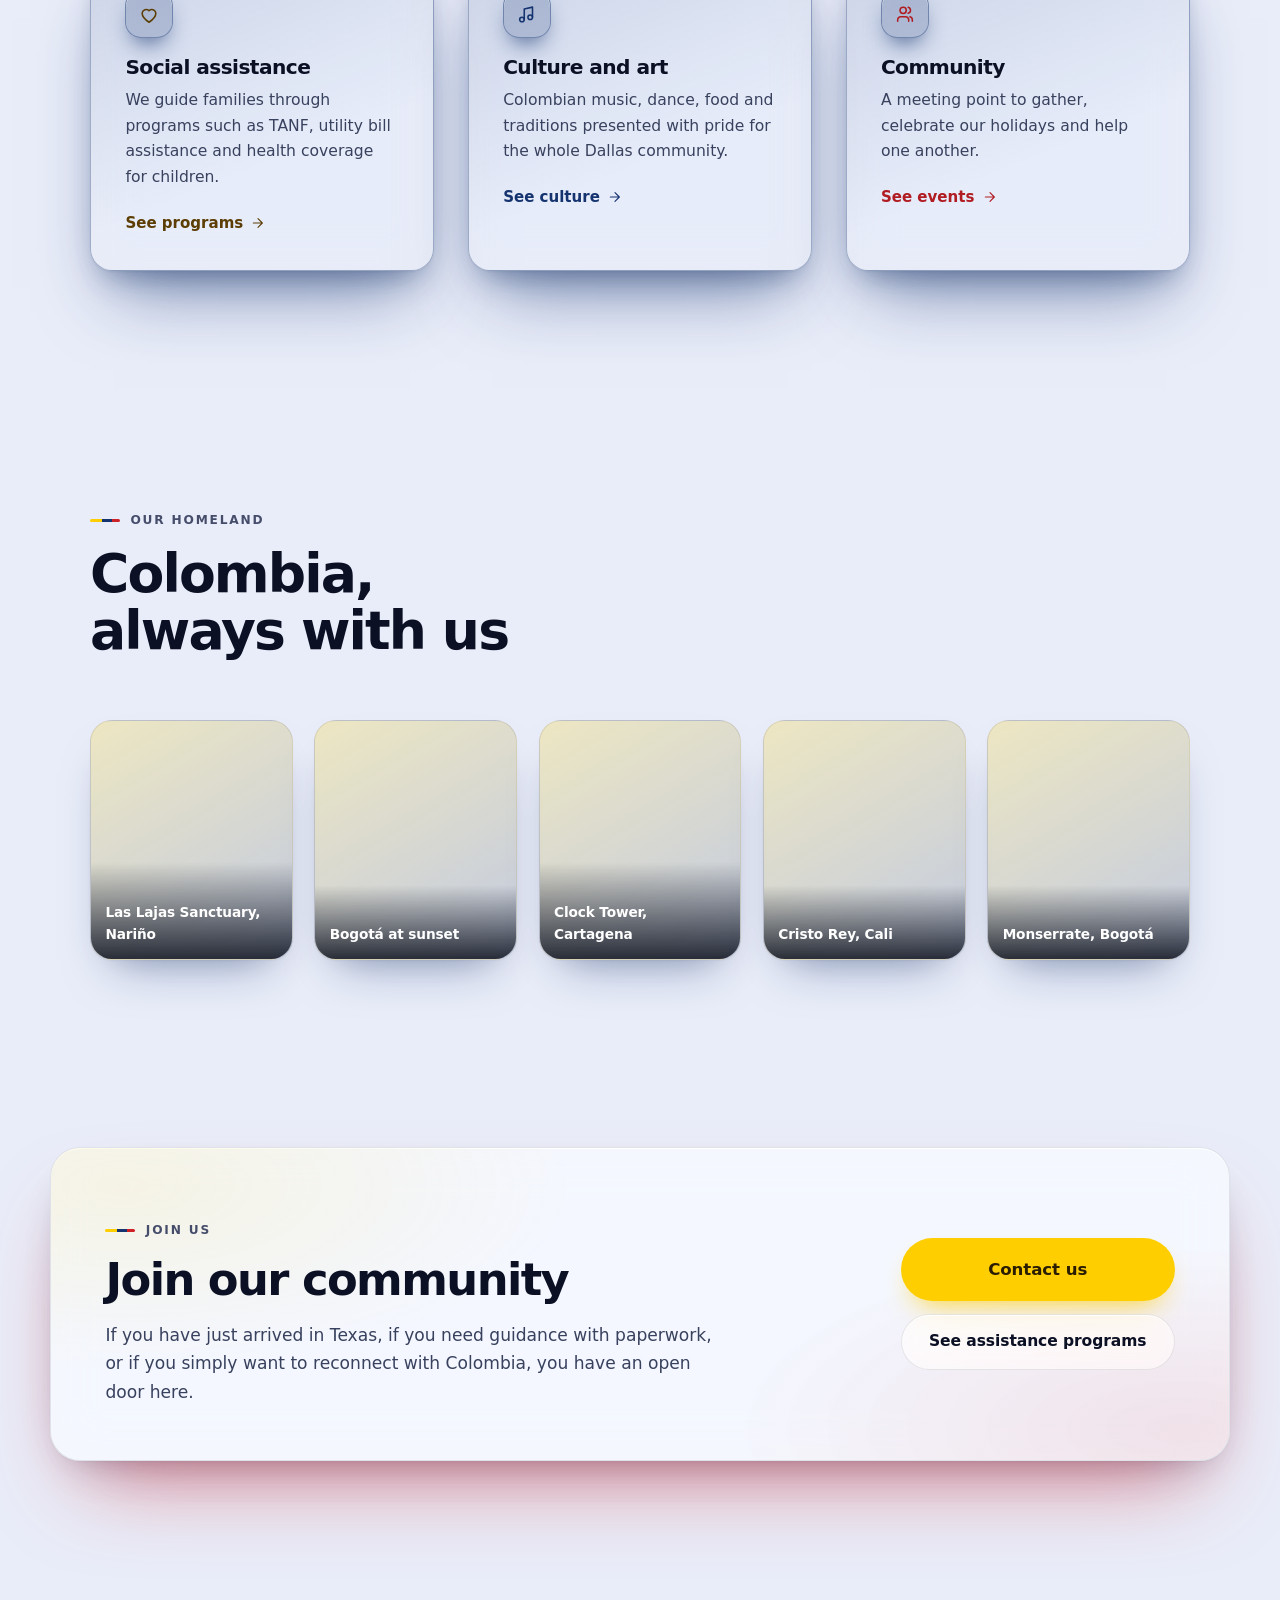
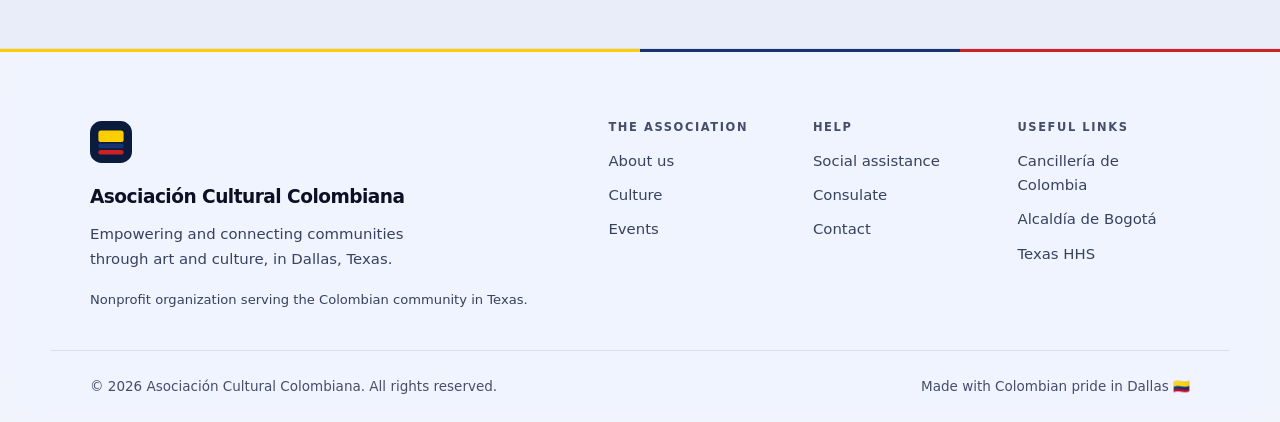
==== commit df323e49: "Draw the hero's flag graphic as a heart, per the client's reference photo The client sent a photo of" ====
--- a/index.html
+++ b/index.html
@@ -77,10 +77,19 @@
 <section class="hero hero-home" id="inicio">
   
 <div class="cuadros" aria-hidden="true">
-  <svg viewBox="0 0 600 420" preserveAspectRatio="xMaxYMin slice">
-    <polygon points="0,0 600,0 600,170 0,210"     fill="var(--amarillo)"/>
-    <polygon points="0,210 600,170 600,300 0,320" fill="var(--azul)"/>
-    <polygon points="0,320 600,300 600,420 0,420" fill="var(--rojo)"/>
+  <svg viewBox="0 0 600 420" preserveAspectRatio="xMaxYMin meet">
+    <defs>
+      <clipPath id="corazon">
+        <path d="M300 406 C300 406 76 252 76 133 C76 56 139 0 202 0
+                 C244 0 279 21 300 56 C321 21 356 0 398 0
+                 C461 0 524 56 524 133 C524 252 300 406 300 406 Z"/>
+      </clipPath>
+    </defs>
+    <g clip-path="url(#corazon)">
+      <polygon points="0,0 600,0 600,230 0,280"     fill="var(--amarillo)"/>
+      <polygon points="0,280 600,230 600,340 0,370" fill="var(--azul)"/>
+      <polygon points="0,370 600,340 600,420 0,420" fill="var(--rojo)"/>
+    </g>
   </svg>
 </div>
   <div class="shell hero-inner">
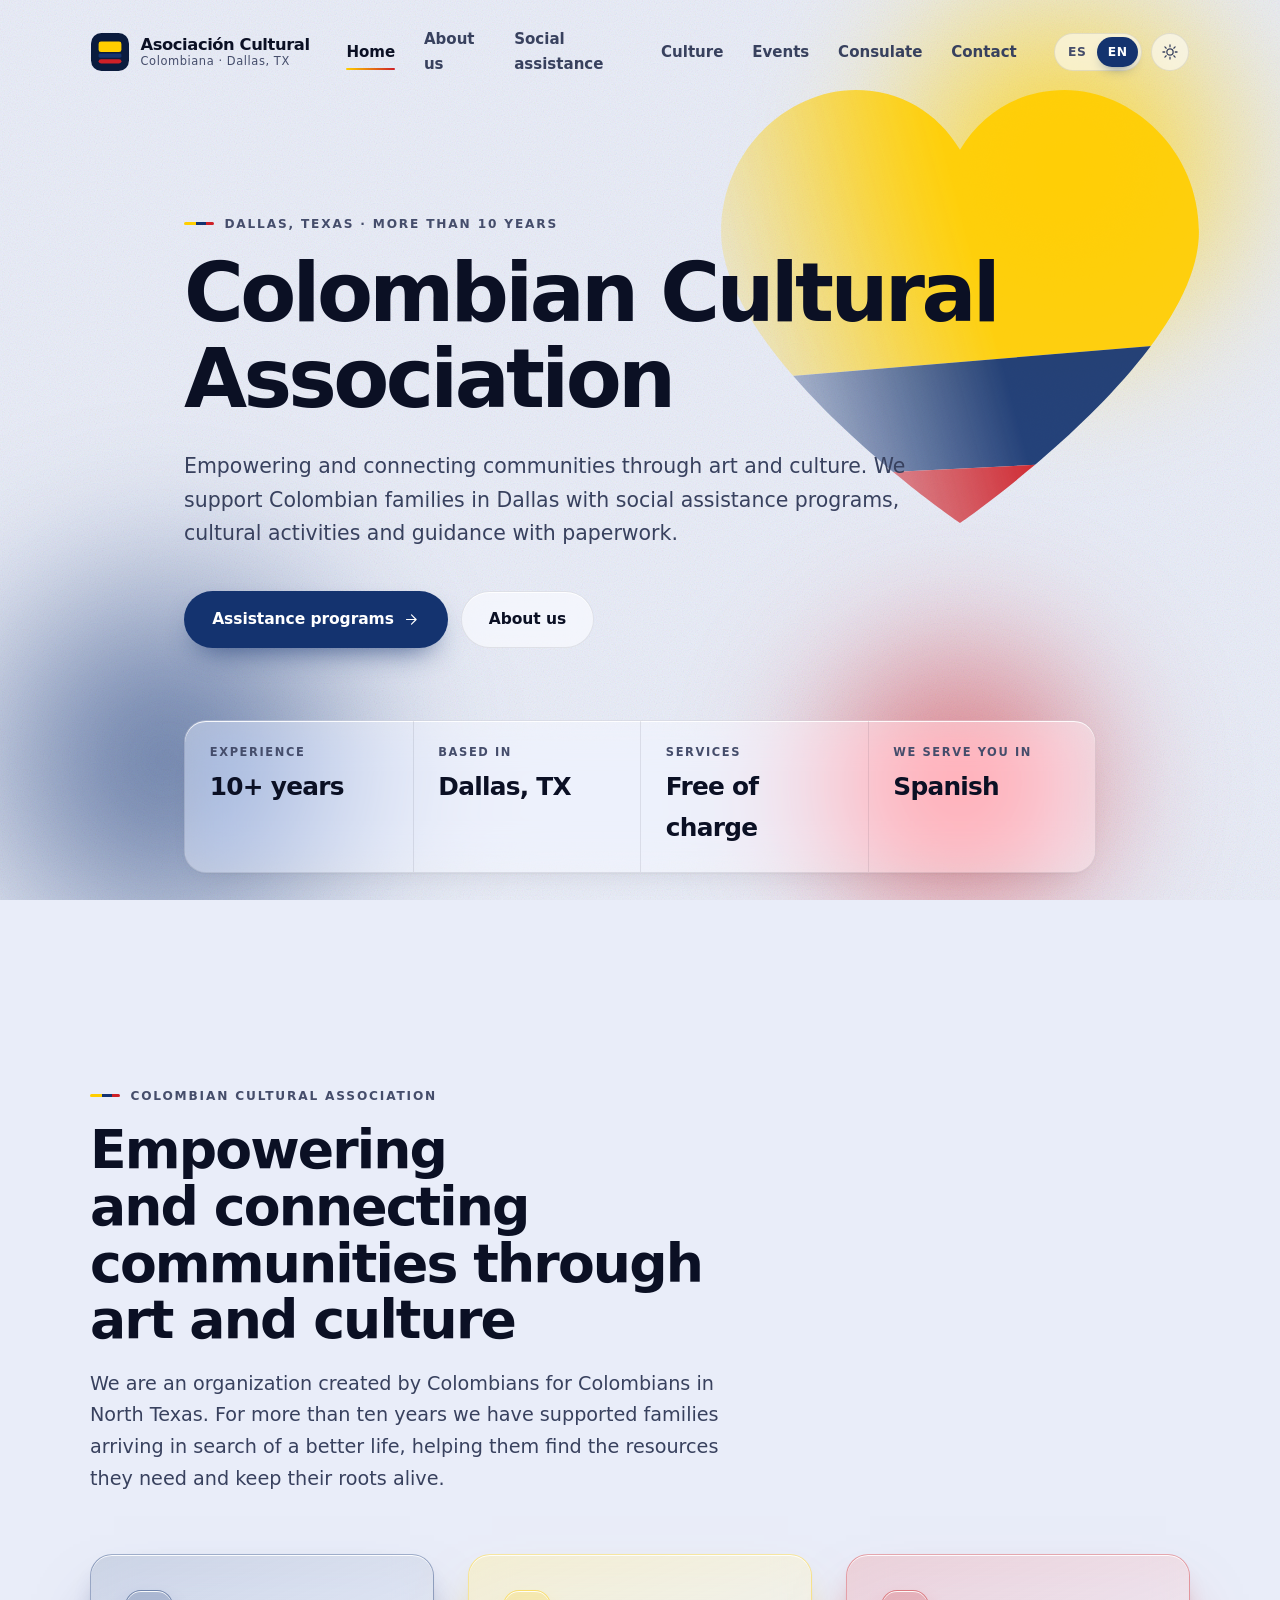
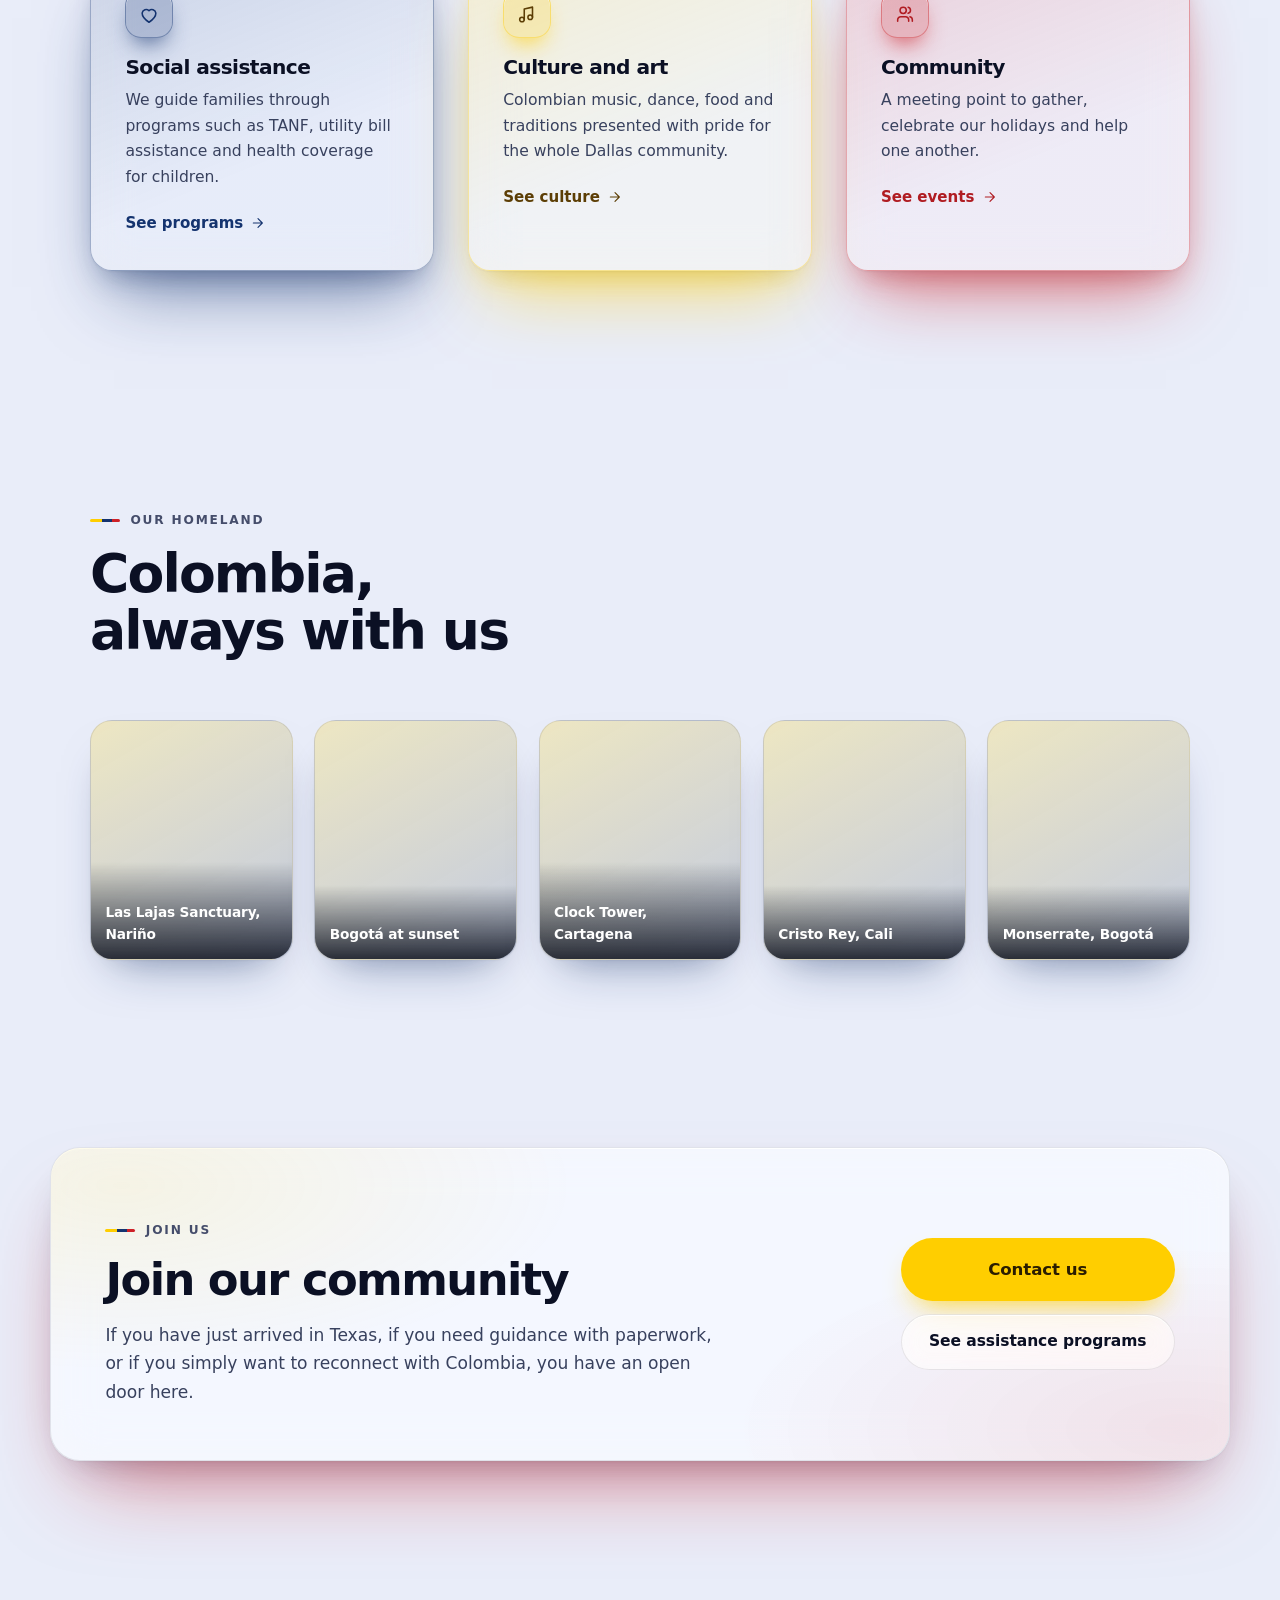
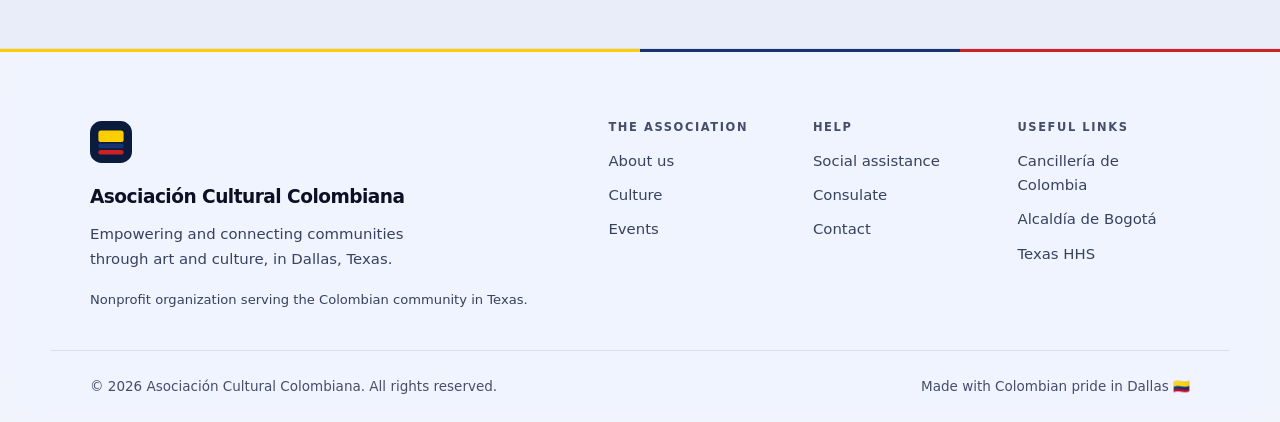
==== commit 59d2b02b: "Fix a real bug: every card's colour was silently forced to whatever its component class hardcoded, i" ====
--- a/index.html
+++ b/index.html
@@ -119,13 +119,13 @@
       <p class="section-lead" data-i18n="mision.lead">Somos una organización creada por colombianos para colombianos en el norte de Texas. Durante más de diez años hemos acompañado a familias que llegan buscando una vida mejor, ayudándoles a encontrar los recursos que necesitan y a mantener vivas sus raíces.</p>
     </div>
     <div class="cards cards-3">
-      <article class="card program reveal lit-amarillo">
+      <article class="card program reveal lit-azul">
         <span class="p-icon" aria-hidden="true"><svg viewBox="0 0 24 24"><path d="M12 21s-7.5-4.7-7.5-10A4.5 4.5 0 0 1 12 8.4a4.5 4.5 0 0 1 7.5 2.6c0 5.3-7.5 10-7.5 10Z"/></svg></span>
         <h3 data-i18n="mision.c1t">Asistencia social</h3>
         <p data-i18n="mision.c1p">Orientamos a las familias en programas como TANF, el pago de servicios públicos y el seguro médico para los niños.</p>
         <a class="link-arrow" href="asistencia.html"><span data-i18n="mision.c1l">Ver programas</span><svg viewBox="0 0 24 24" aria-hidden="true"><path d="M5 12h13M12 5.5 18.5 12 12 18.5"/></svg></a>
       </article>
-      <article class="card program reveal lit-azul">
+      <article class="card program reveal lit-amarillo">
         <span class="p-icon" aria-hidden="true"><svg viewBox="0 0 24 24"><path d="M9 18V6.5l9-2v11"/><circle cx="6.5" cy="18" r="2.5"/><circle cx="15.5" cy="15.5" r="2.5"/></svg></span>
         <h3 data-i18n="mision.c2t">Cultura y arte</h3>
         <p data-i18n="mision.c2p">Música, danza, gastronomía y tradiciones colombianas presentadas con orgullo para toda la comunidad de Dallas.</p>
@@ -176,7 +176,7 @@
   </div>
 </section>
 <section class="support" id="unete">
-  <div class="shell support-inner reveal lit-amarillo">
+  <div class="shell support-inner reveal lit-azul">
     <div class="support-copy">
       <p class="eyebrow" data-i18n="cta.eyebrow">Te esperamos</p>
       <h2 data-i18n="cta.title">Únete a nuestra comunidad</h2>
--- a/assets/css/styles.css
+++ b/assets/css/styles.css
@@ -608,7 +608,6 @@
    pane as well as in the light it throws. On a pale ground a coloured drop
    shadow alone is almost invisible — the tint is what makes the colour read. */
 .card {
-  --rgb: var(--rgb-azul);
   position: relative;
   padding: clamp(1.55rem, 3vw, 2.15rem);
   border: 1px solid rgb(var(--rgb) / var(--rim));
@@ -704,7 +703,6 @@
 
 /* Quote: the one surface lit from all three sides */
 .quote-card {
-  --rgb: var(--rgb-rojo);
   overflow: hidden;
 }
 .quote-card::after {
@@ -771,7 +769,6 @@
 .festival-cta { display: flex; flex-wrap: wrap; gap: .8rem; margin-top: 2.4rem; }
 
 .ticket {
-  --rgb: var(--rgb-amarillo);
   position: relative;
   border-radius: var(--r-xl);
   border: 1px solid var(--glass-line);
@@ -859,7 +856,6 @@
   padding: clamp(1.35rem, 2.6vw, 1.9rem);
 }
 .event.is-next {
-  --rgb: var(--rgb-azul);
   border-color: rgb(var(--rgb-azul) / .42);
 }
 
@@ -920,7 +916,6 @@
 .support { position: relative; padding-block: clamp(3rem, 6vw, 4.5rem); }
 
 .support-inner {
-  --rgb: var(--rgb-rojo);
   position: relative;
   display: grid;
   grid-template-columns: 1.5fr auto;
@@ -1012,7 +1007,7 @@
 .contact-list a { font-weight: 550; word-break: break-word; }
 .c-social { display: flex; gap: 1rem; flex-wrap: wrap; }
 
-.contact-form { --rgb: var(--rgb-azul); display: grid; gap: 1.1rem; }
+.contact-form { display: grid; gap: 1.1rem; }
 .field { display: grid; gap: .45rem; }
 .field label { font-size: .85rem; font-weight: 650; color: var(--ink-soft); }
 
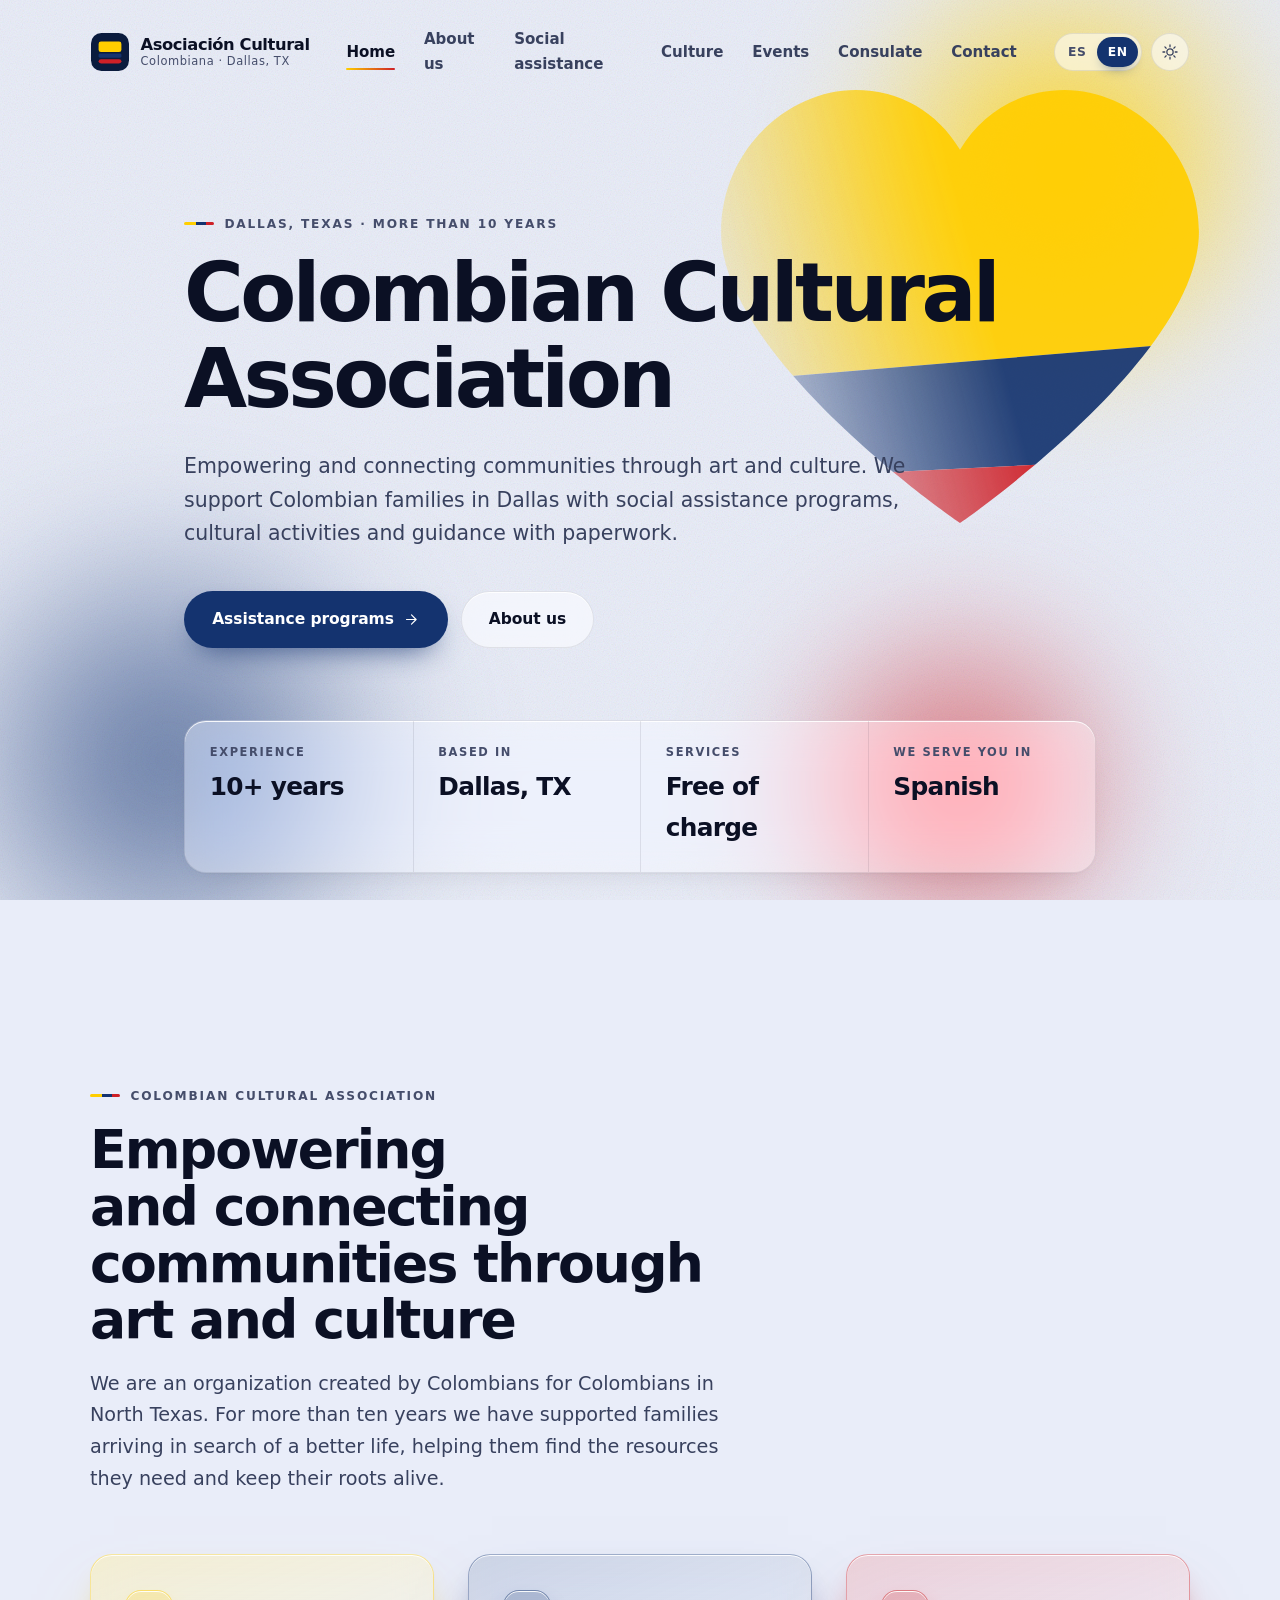
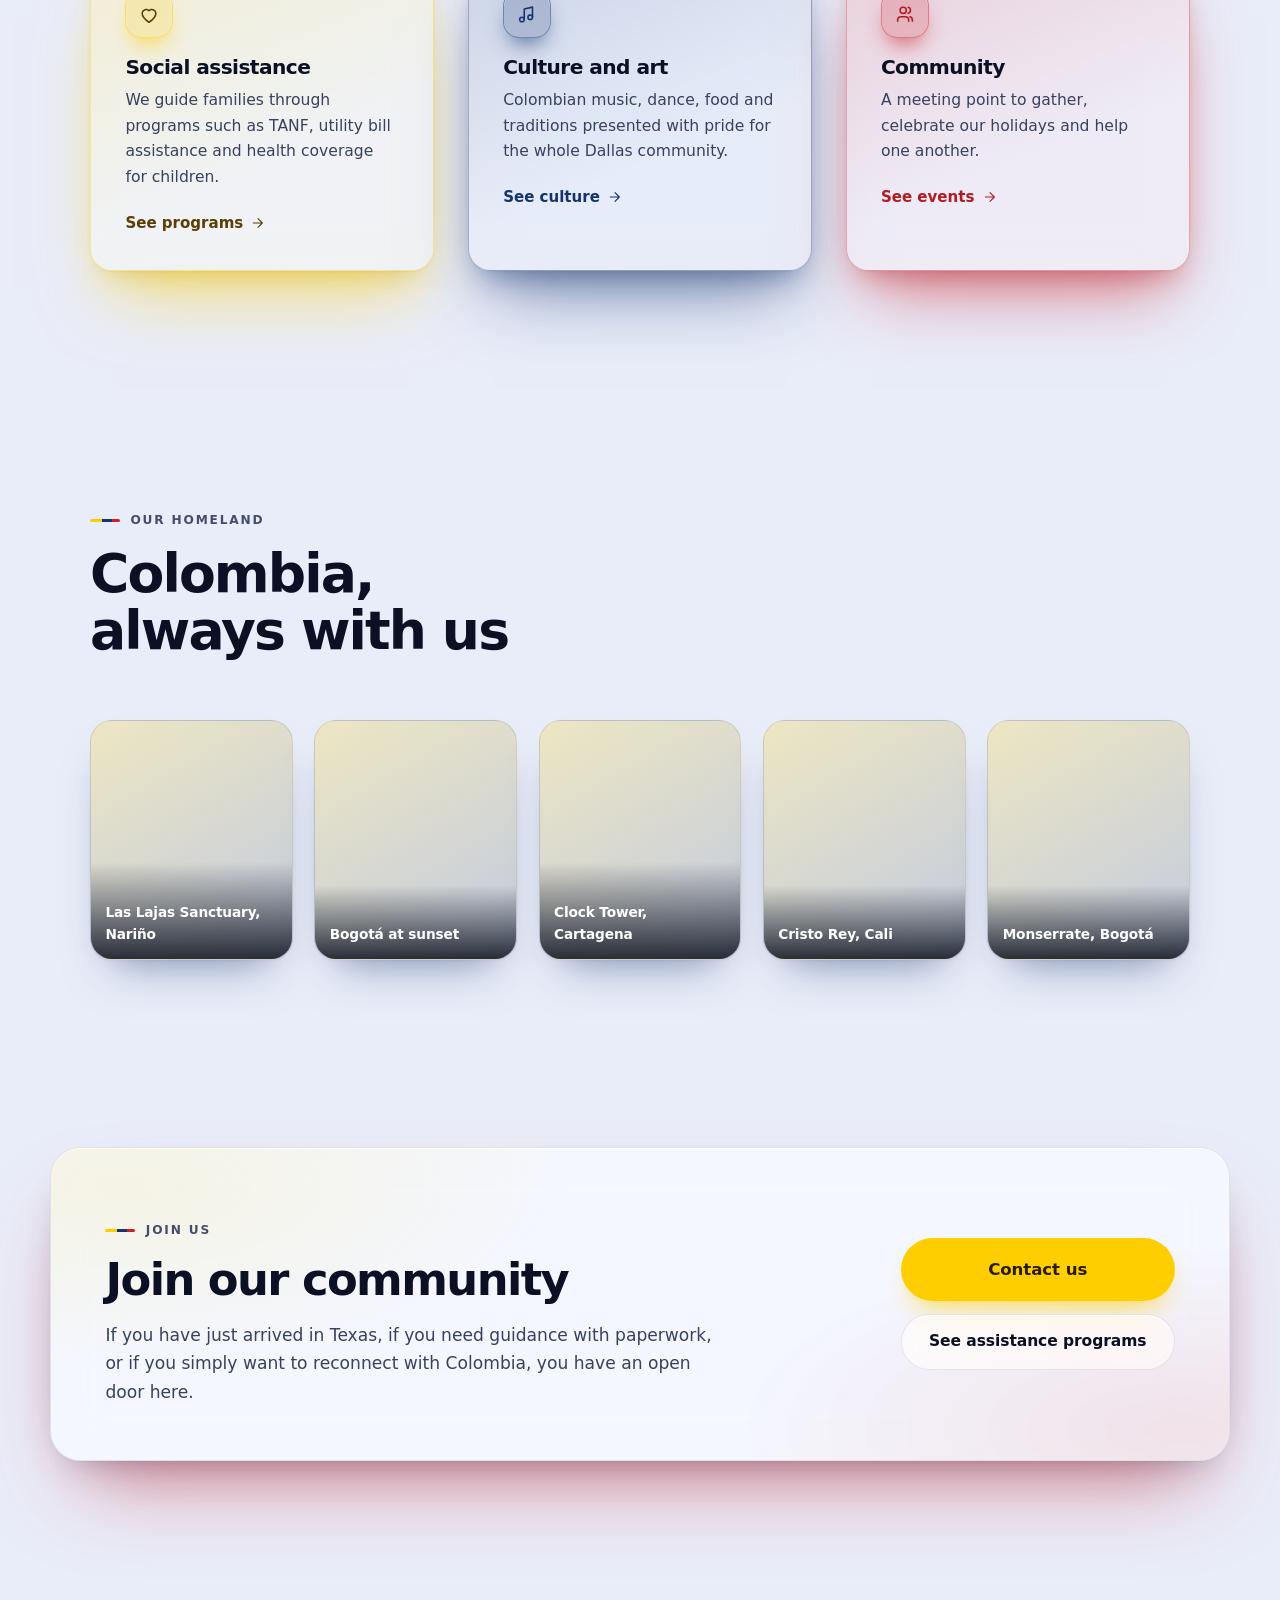
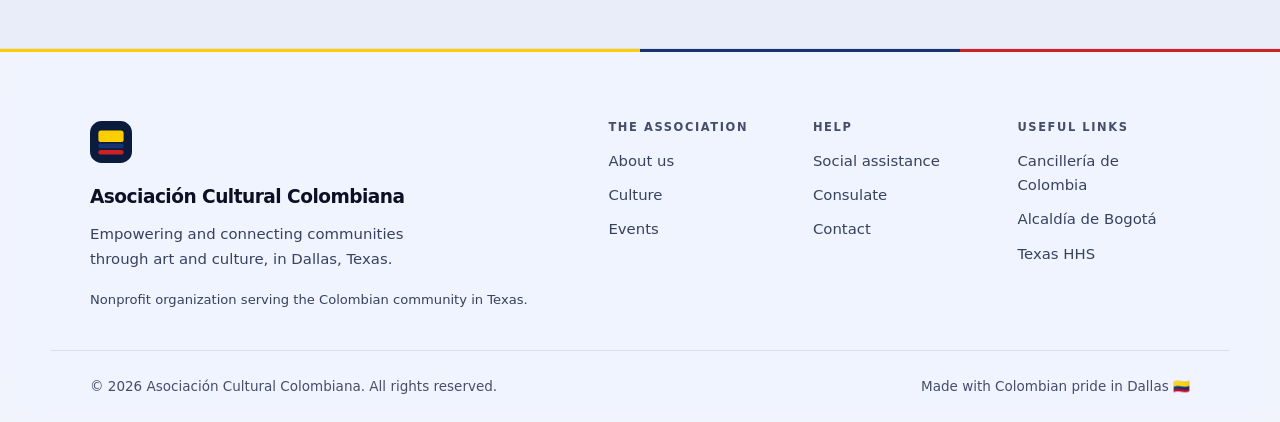
==== commit b357fb47: "Card colours: read left-to-right / top-to-bottom as amarillo, azul, rojo The client's previous reque" ====
--- a/index.html
+++ b/index.html
@@ -119,13 +119,13 @@
       <p class="section-lead" data-i18n="mision.lead">Somos una organización creada por colombianos para colombianos en el norte de Texas. Durante más de diez años hemos acompañado a familias que llegan buscando una vida mejor, ayudándoles a encontrar los recursos que necesitan y a mantener vivas sus raíces.</p>
     </div>
     <div class="cards cards-3">
-      <article class="card program reveal lit-azul">
+      <article class="card program reveal lit-amarillo">
         <span class="p-icon" aria-hidden="true"><svg viewBox="0 0 24 24"><path d="M12 21s-7.5-4.7-7.5-10A4.5 4.5 0 0 1 12 8.4a4.5 4.5 0 0 1 7.5 2.6c0 5.3-7.5 10-7.5 10Z"/></svg></span>
         <h3 data-i18n="mision.c1t">Asistencia social</h3>
         <p data-i18n="mision.c1p">Orientamos a las familias en programas como TANF, el pago de servicios públicos y el seguro médico para los niños.</p>
         <a class="link-arrow" href="asistencia.html"><span data-i18n="mision.c1l">Ver programas</span><svg viewBox="0 0 24 24" aria-hidden="true"><path d="M5 12h13M12 5.5 18.5 12 12 18.5"/></svg></a>
       </article>
-      <article class="card program reveal lit-amarillo">
+      <article class="card program reveal lit-azul">
         <span class="p-icon" aria-hidden="true"><svg viewBox="0 0 24 24"><path d="M9 18V6.5l9-2v11"/><circle cx="6.5" cy="18" r="2.5"/><circle cx="15.5" cy="15.5" r="2.5"/></svg></span>
         <h3 data-i18n="mision.c2t">Cultura y arte</h3>
         <p data-i18n="mision.c2p">Música, danza, gastronomía y tradiciones colombianas presentadas con orgullo para toda la comunidad de Dallas.</p>
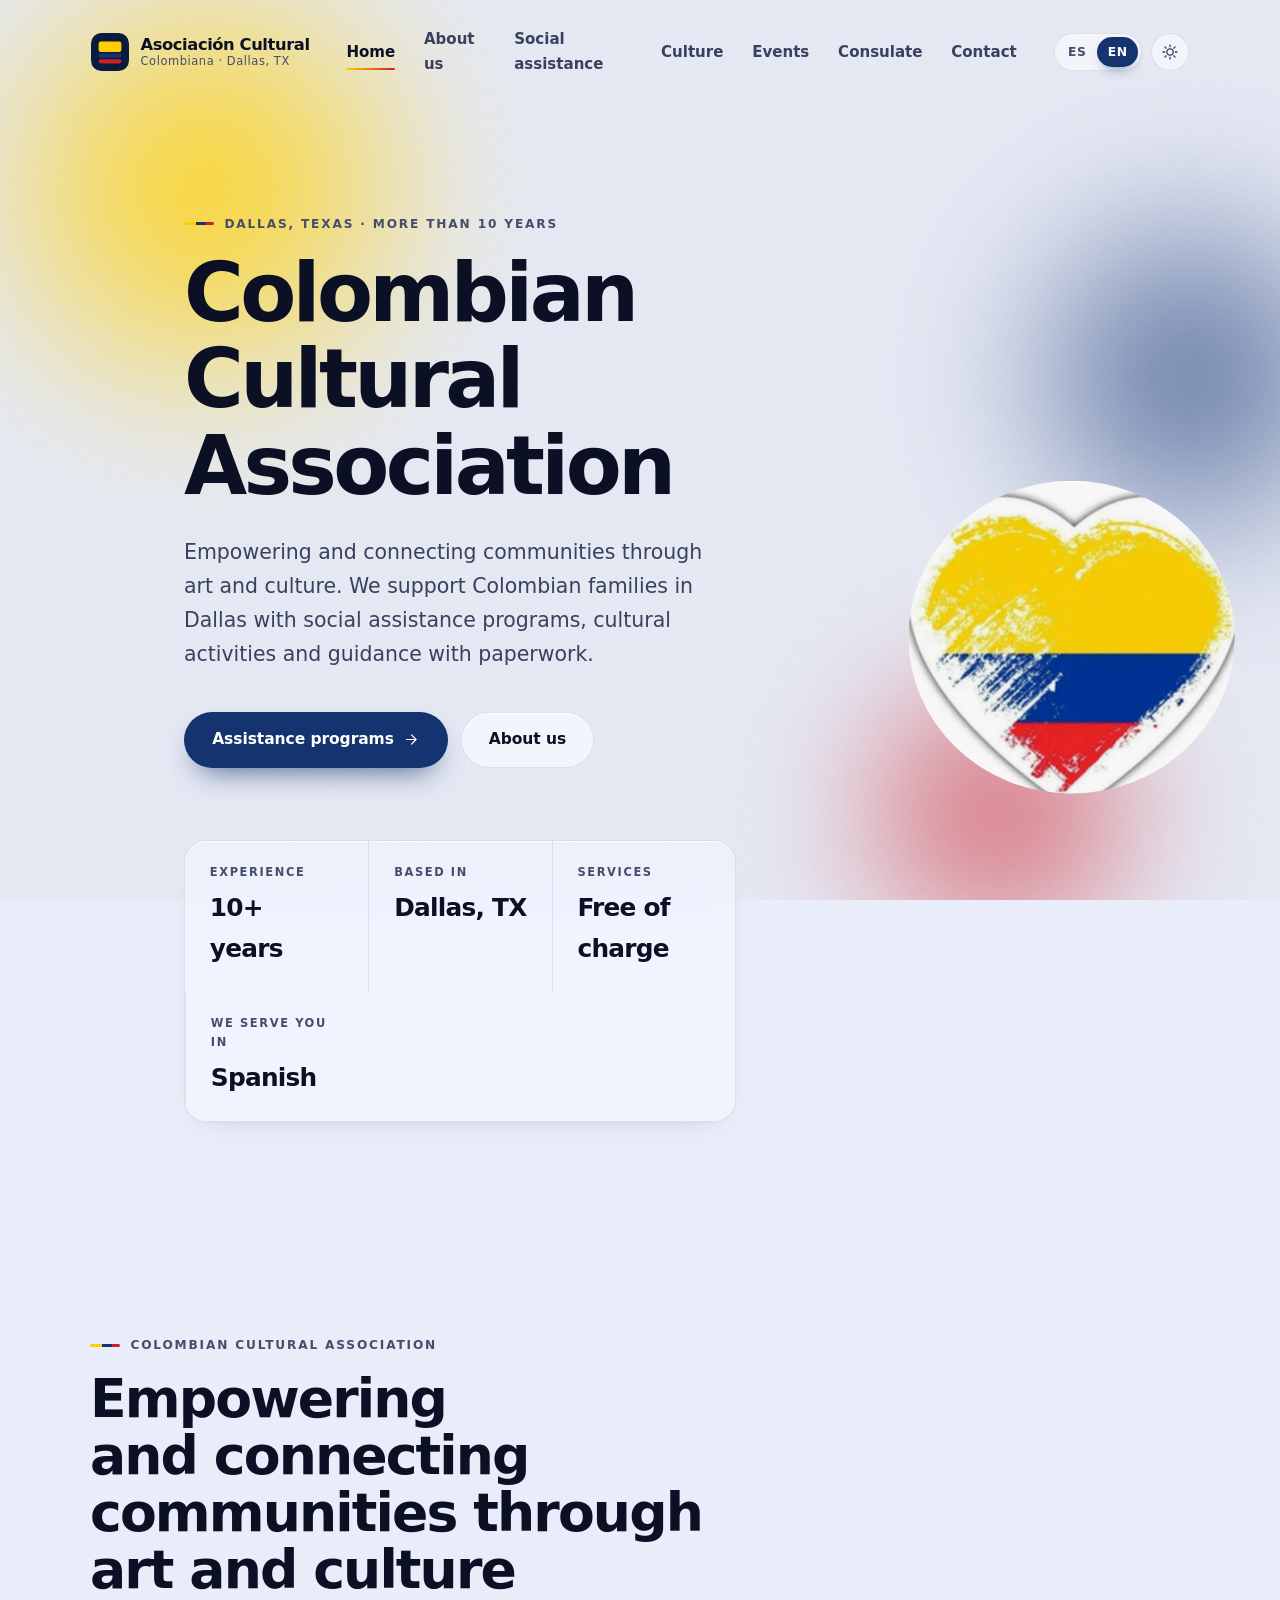
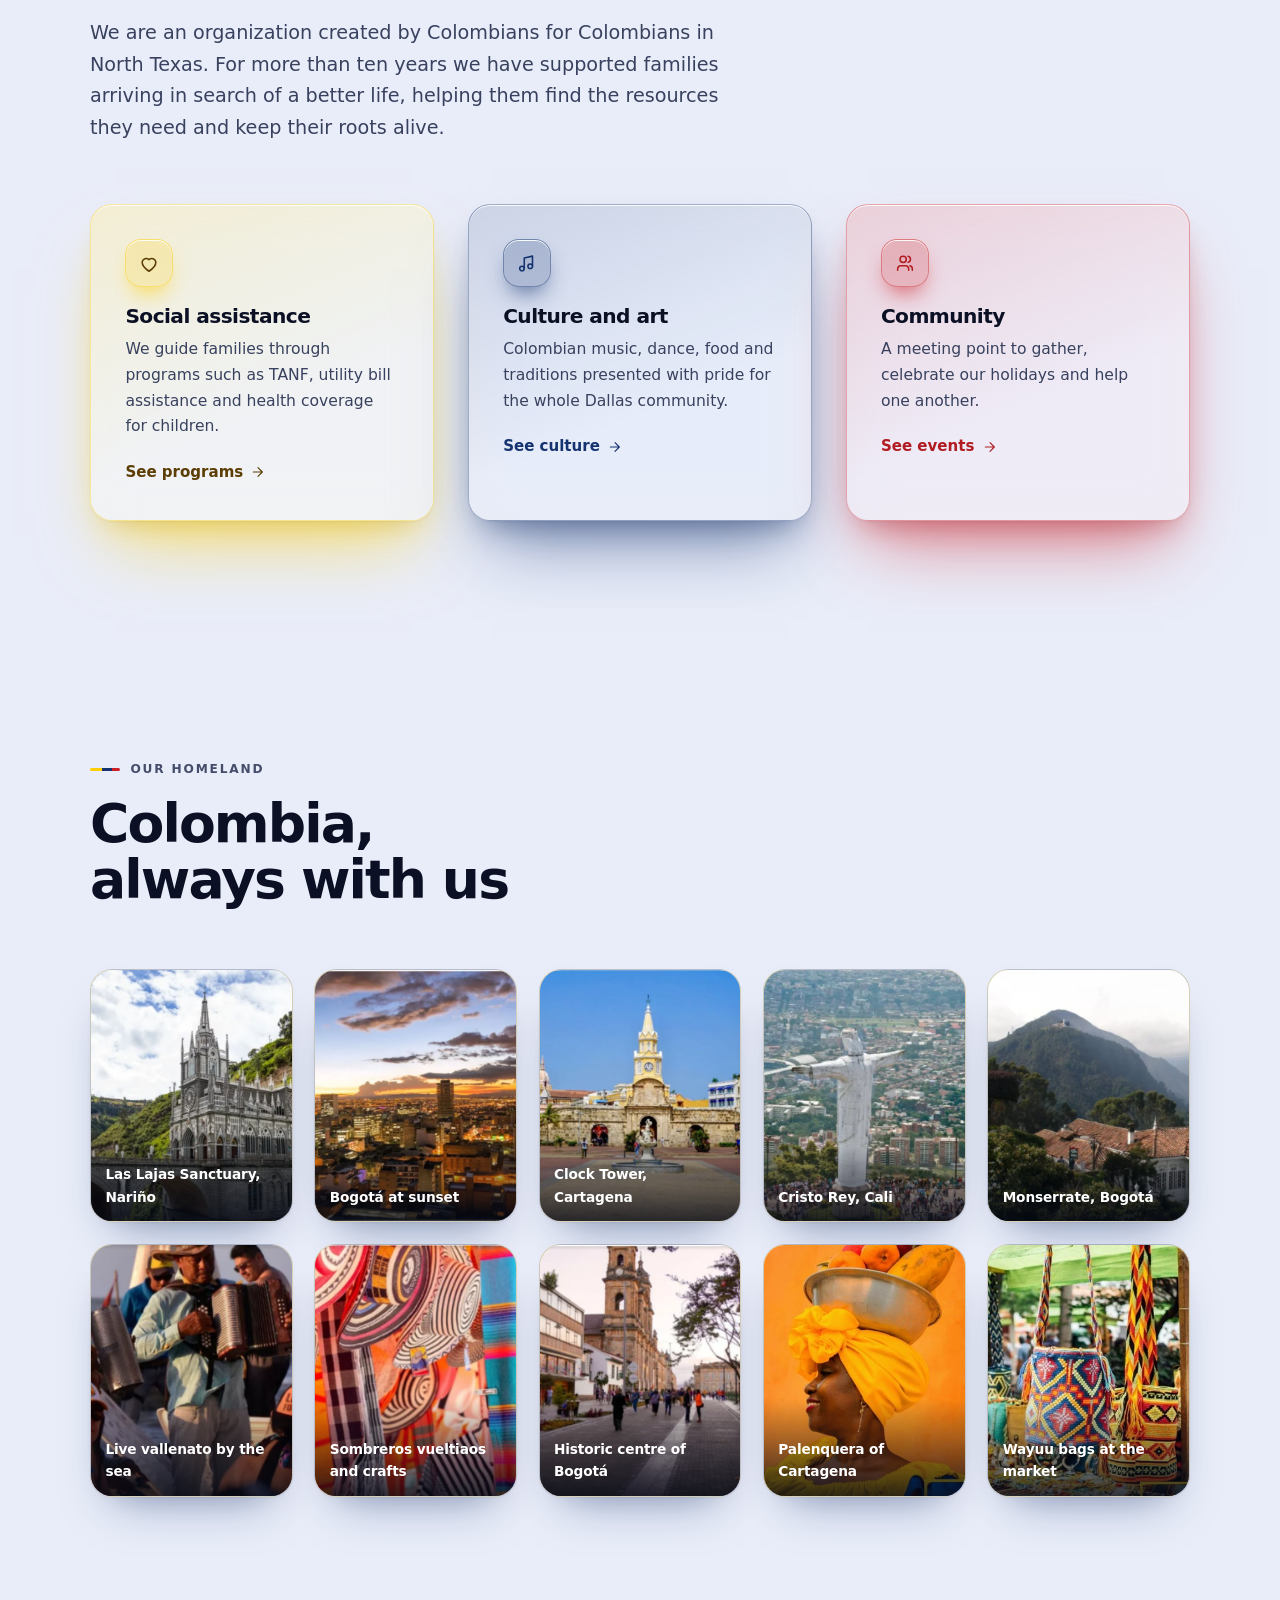
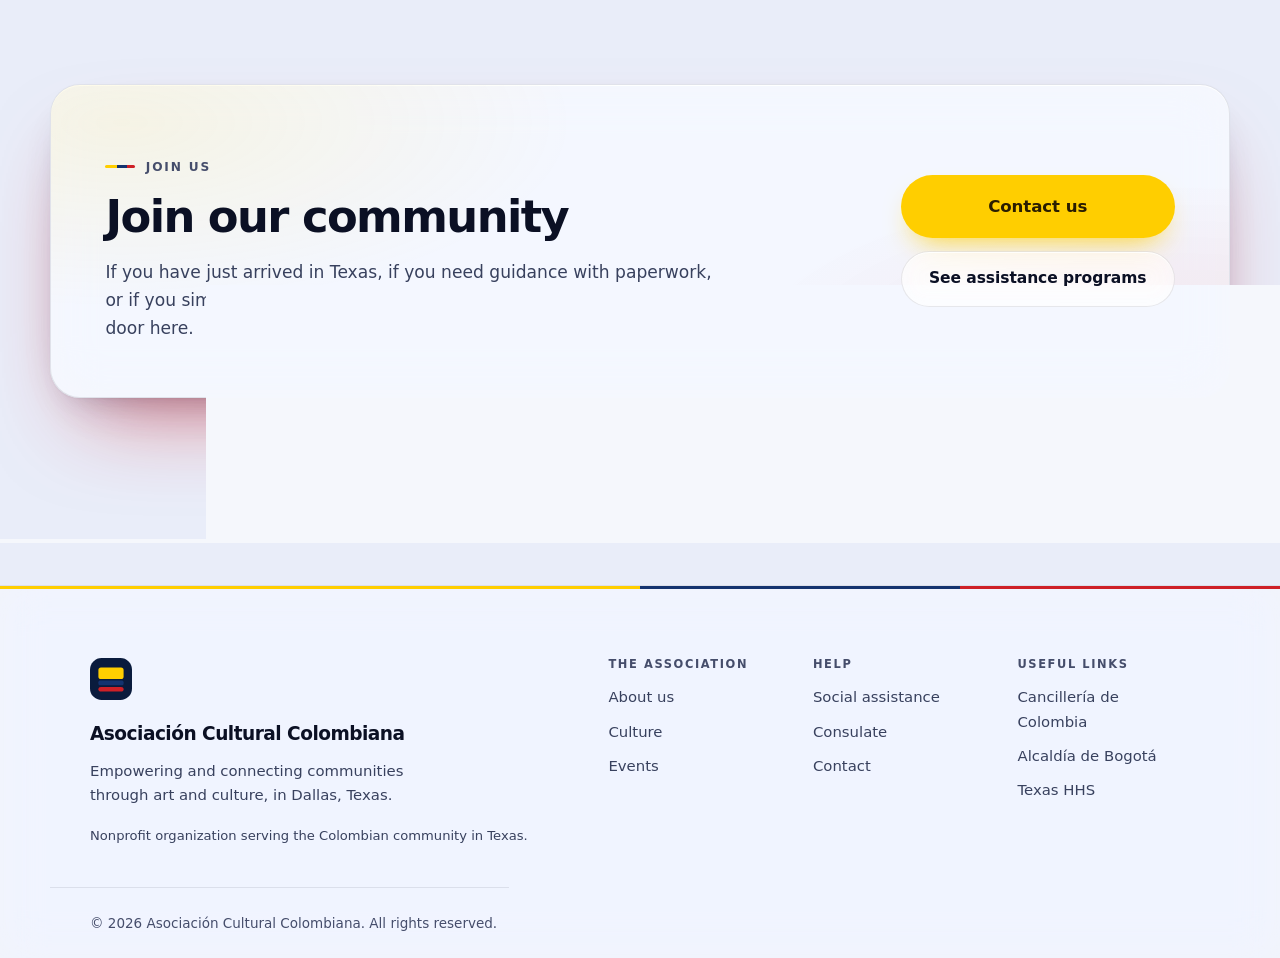
==== commit b526072d: "Place the client's uploaded photographs: real heart artwork and 11-photo gallery The client uploaded" ====
--- a/index.html
+++ b/index.html
@@ -77,20 +77,7 @@
 <section class="hero hero-home" id="inicio">
   
 <div class="cuadros" aria-hidden="true">
-  <svg viewBox="0 0 600 420" preserveAspectRatio="xMaxYMin meet">
-    <defs>
-      <clipPath id="corazon">
-        <path d="M300 406 C300 406 76 252 76 133 C76 56 139 0 202 0
-                 C244 0 279 21 300 56 C321 21 356 0 398 0
-                 C461 0 524 56 524 133 C524 252 300 406 300 406 Z"/>
-      </clipPath>
-    </defs>
-    <g clip-path="url(#corazon)">
-      <polygon points="0,0 600,0 600,230 0,280"     fill="var(--amarillo)"/>
-      <polygon points="0,280 600,230 600,340 0,370" fill="var(--azul)"/>
-      <polygon points="0,370 600,340 600,420 0,420" fill="var(--rojo)"/>
-    </g>
-  </svg>
+  <img src="assets/img/corazon.jpg" alt="" loading="eager" decoding="async" width="900" height="900">
 </div>
   <div class="shell hero-inner">
     <p class="eyebrow reveal" data-i18n="home.eyebrow">Dallas, Texas · Más de 10 años</p>
@@ -172,6 +159,31 @@
              data-i18n-attr="alt:galeria.alt5">
         <figcaption data-i18n="galeria.cap5">Cerro de Monserrate, Bogotá</figcaption>
       </figure>
+      <figure class="foto reveal">
+        <img src="assets/img/galeria-6.jpg" alt="Vallenato en vivo junto al mar" loading="lazy" decoding="async" width="800" height="1000"
+             data-i18n-attr="alt:galeria.alt6">
+        <figcaption data-i18n="galeria.cap6">Vallenato en vivo junto al mar</figcaption>
+      </figure>
+      <figure class="foto reveal">
+        <img src="assets/img/galeria-7.jpg" alt="Sombreros vueltiaos y artesanías" loading="lazy" decoding="async" width="800" height="1000"
+             data-i18n-attr="alt:galeria.alt7">
+        <figcaption data-i18n="galeria.cap7">Sombreros vueltiaos y artesanías</figcaption>
+      </figure>
+      <figure class="foto reveal">
+        <img src="assets/img/galeria-8.jpg" alt="Centro histórico de Bogotá" loading="lazy" decoding="async" width="800" height="1000"
+             data-i18n-attr="alt:galeria.alt8">
+        <figcaption data-i18n="galeria.cap8">Centro histórico de Bogotá</figcaption>
+      </figure>
+      <figure class="foto reveal">
+        <img src="assets/img/galeria-9.jpg" alt="Palenquera de Cartagena" loading="lazy" decoding="async" width="800" height="1000"
+             data-i18n-attr="alt:galeria.alt9">
+        <figcaption data-i18n="galeria.cap9">Palenquera de Cartagena</figcaption>
+      </figure>
+      <figure class="foto reveal">
+        <img src="assets/img/galeria-10.jpg" alt="Mochilas wayuu en el mercado" loading="lazy" decoding="async" width="800" height="1000"
+             data-i18n-attr="alt:galeria.alt10">
+        <figcaption data-i18n="galeria.cap10">Mochilas wayuu en el mercado</figcaption>
+      </figure>
     </div>
   </div>
 </section>
--- a/assets/css/styles.css
+++ b/assets/css/styles.css
@@ -225,21 +225,25 @@
 /* Each light owns its own zone. Overlapping yellow, blue and red at large
    radii averages them into grey — the reason to keep them apart, and to
    leave the top-left clear, where the headings sit. */
+/* Amarillo owns the left side of the page and is the largest of the three
+   (the flag's own biggest stripe); azul and rojo own the right side,
+   stacked so neither overlaps the other — two different flag colours
+   overlapping is what produced the unwanted orange earlier in this file. */
 .luz-amarilla {
-  width: 46vw; height: 46vw; min-width: 340px; min-height: 340px;
-  top: -14vh; right: -6vw;
+  width: 52vw; height: 52vw; min-width: 380px; min-height: 380px;
+  top: -16vh; left: -10vw;
   background: radial-gradient(circle, rgb(var(--rgb-amarillo) / .92), transparent 58%);
-  filter: blur(56px);
+  filter: blur(58px);
 }
 .luz-azul {
-  width: 50vw; height: 50vw; min-width: 360px; min-height: 360px;
-  bottom: -20vh; left: -12vw;
+  width: 42vw; height: 42vw; min-width: 320px; min-height: 320px;
+  top: 12vh; right: -14vw;
   background: radial-gradient(circle, rgb(var(--rgb-azul) / .72), transparent 58%);
-  filter: blur(62px);
+  filter: blur(60px);
 }
 .luz-roja {
-  width: 38vw; height: 38vw; min-width: 280px; min-height: 280px;
-  bottom: -14vh; right: 6vw;
+  width: 36vw; height: 36vw; min-width: 260px; min-height: 260px;
+  bottom: -16vh; right: 4vw;
   background: radial-gradient(circle, rgb(var(--rgb-rojo) / .70), transparent 58%);
   filter: blur(58px);
 }
@@ -1266,23 +1270,41 @@
    Added when the site grew from one page to seven.
    ========================================================================== */
 
-/* --- Flag geometry in the hero ("los cuadros") --------------------------- */
+/* --- The client's heart-flag artwork in the hero ------------------------- */
 .cuadros {
   position: absolute;
-  top: 0;
-  right: 0;
-  width: min(52%, 640px);
-  height: 100%;
-  max-height: 460px;
+  top: 50%;
+  right: clamp(1rem, 3vw, 3rem);
+  transform: translateY(-50%);
+  width: min(30%, 340px);
   z-index: -1;
   pointer-events: none;
-  opacity: .92;
-  -webkit-mask-image: linear-gradient(255deg, #000 46%, transparent 88%);
-  mask-image: linear-gradient(255deg, #000 46%, transparent 88%);
-}
-.cuadros svg { width: 100%; height: 100%; display: block; }
-.cuadros polygon { stroke: none; }
-:root[data-theme="dark"] .cuadros { opacity: .55; }
+  display: grid;
+  place-items: center;
+}
+/* Keep the hero text clear of the artwork so the two never collide. The
+   heart is decorative, so below this width it simply steps aside. */
+@media (min-width: 900px) {
+  .hero-home .hero-inner,
+  .hero-inner-page .hero-inner { padding-right: min(34%, 400px); }
+}
+@media (max-width: 899px) {
+  .cuadros { display: none; }
+}
+.cuadros img {
+  width: 100%;
+  height: auto;
+  max-height: 100%;
+  object-fit: contain;
+  /* The artwork is a JPEG on an opaque white card, so there is no alpha to
+     composite away. Clip to the heart's own silhouette to drop that white
+     rectangle. Percentage-based, so the crop tracks the rendered size —
+     a path() in absolute user units stays fixed while the image scales,
+     which sliced the heart in half at the displayed width. */
+  -webkit-clip-path: ellipse(48% 46% at 50% 46%);
+  clip-path: ellipse(48% 46% at 50% 46%);
+}
+:root[data-theme="dark"] .cuadros img { filter: brightness(.92); }
 
 .hero-home { padding-block: clamp(4rem, 9vw, 7.5rem) clamp(3.5rem, 7vw, 6rem); }
 
@@ -1383,3 +1405,28 @@
   .galeria { grid-template-columns: 1fr 1fr; }
   .foto img { min-height: 180px; }
 }
+
+/* --- The client's photo collage on the About page ------------------------ */
+.mosaico {
+  display: grid;
+  grid-template-columns: minmax(0, 340px) 1fr;
+  gap: clamp(1.2rem, 3vw, 2.2rem);
+  align-items: center;
+  margin-top: clamp(1.4rem, 2.6vw, 2.1rem);
+  padding: clamp(1.2rem, 2.4vw, 1.8rem);
+}
+.mosaico img {
+  display: block;
+  width: 100%;
+  height: auto;
+  border-radius: var(--r-md);
+}
+.mosaico figcaption {
+  color: var(--ink-soft);
+  font-size: clamp(1rem, .95rem + .35vw, 1.18rem);
+  line-height: 1.5;
+}
+
+@media (max-width: 720px) {
+  .mosaico { grid-template-columns: 1fr; }
+}
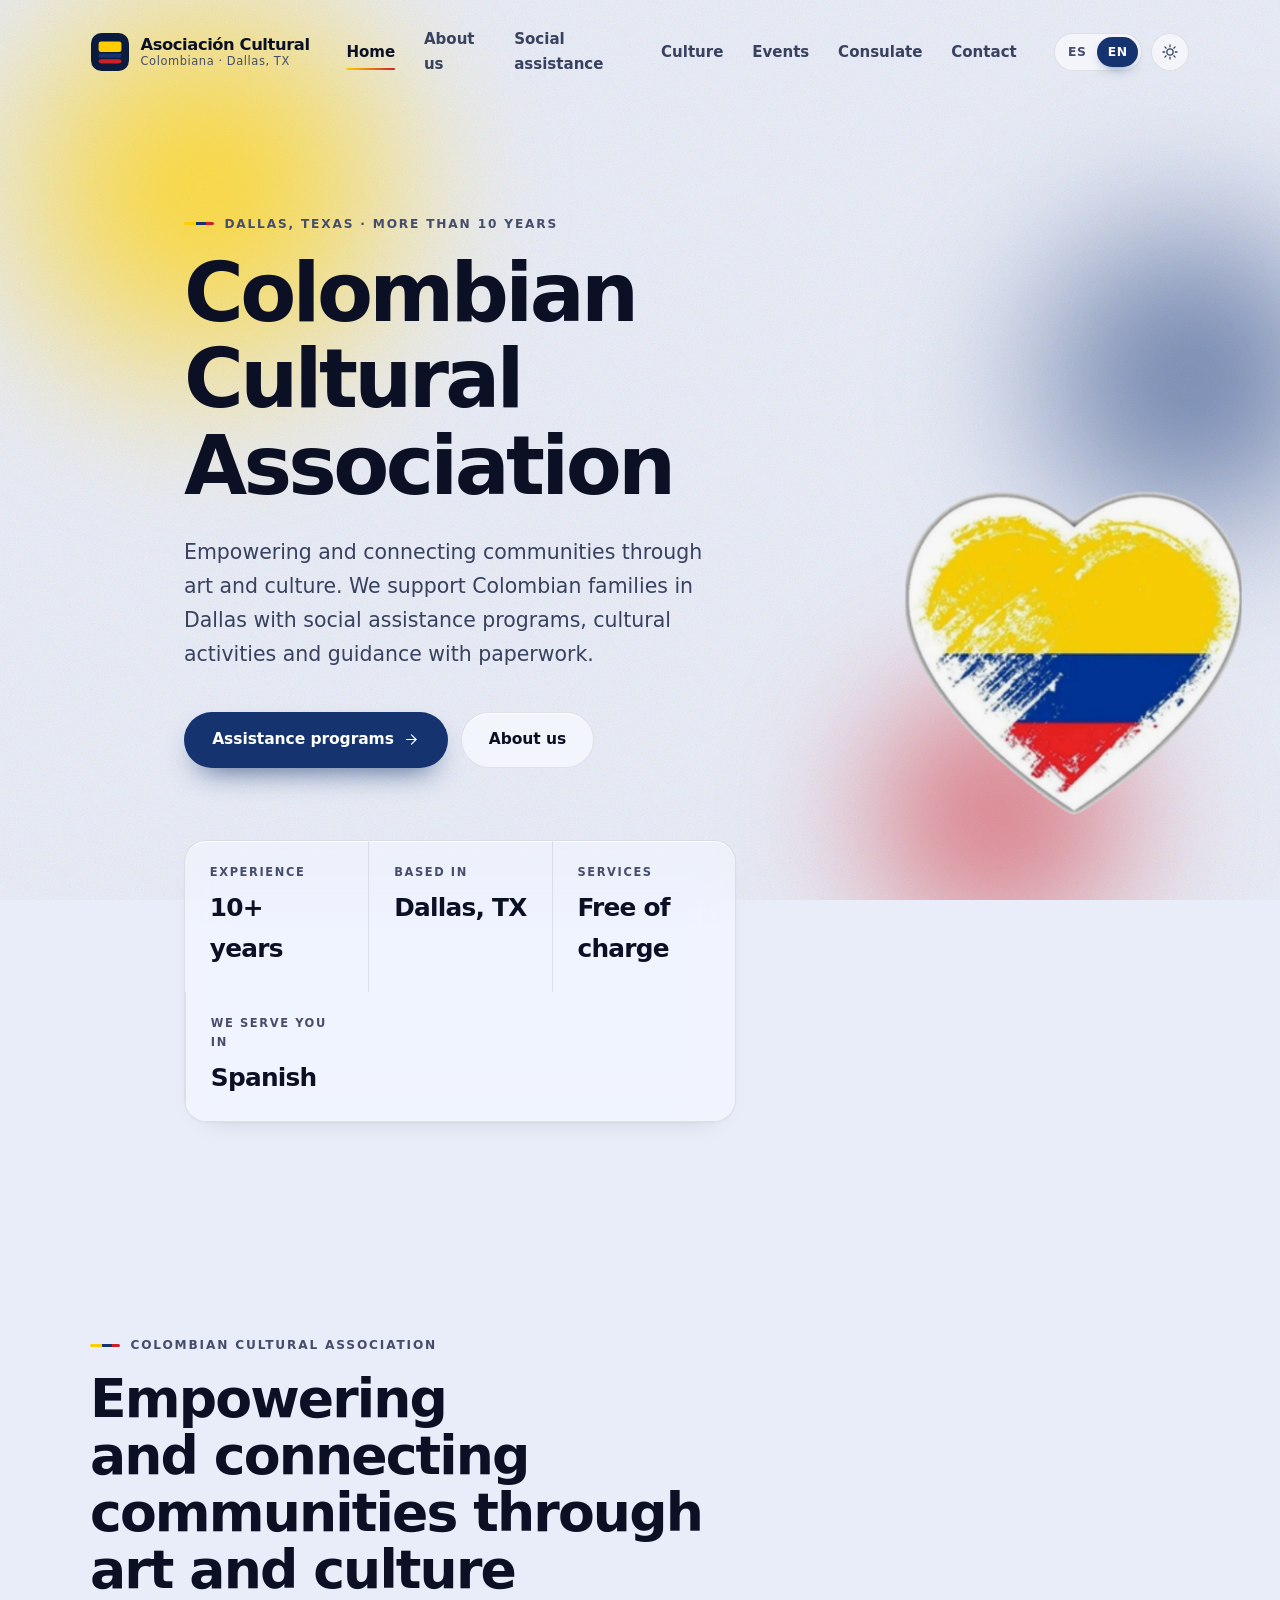
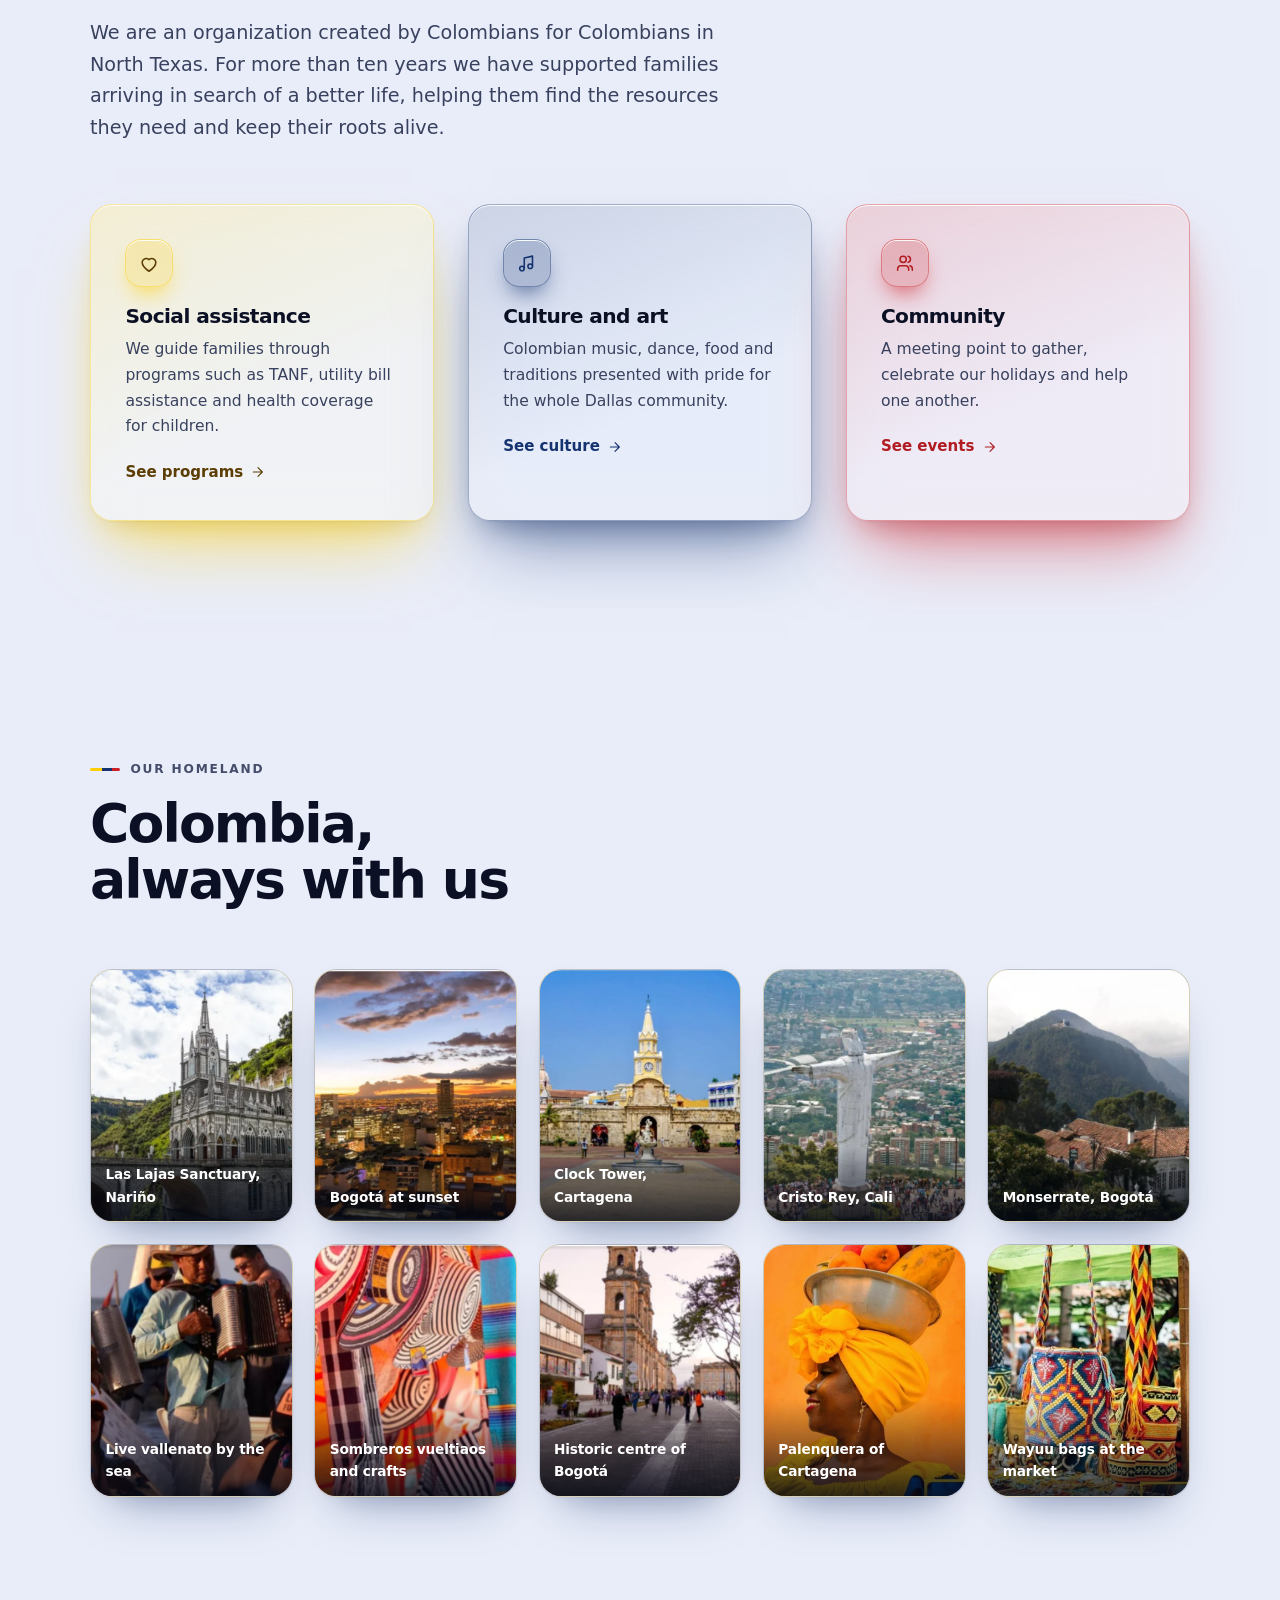
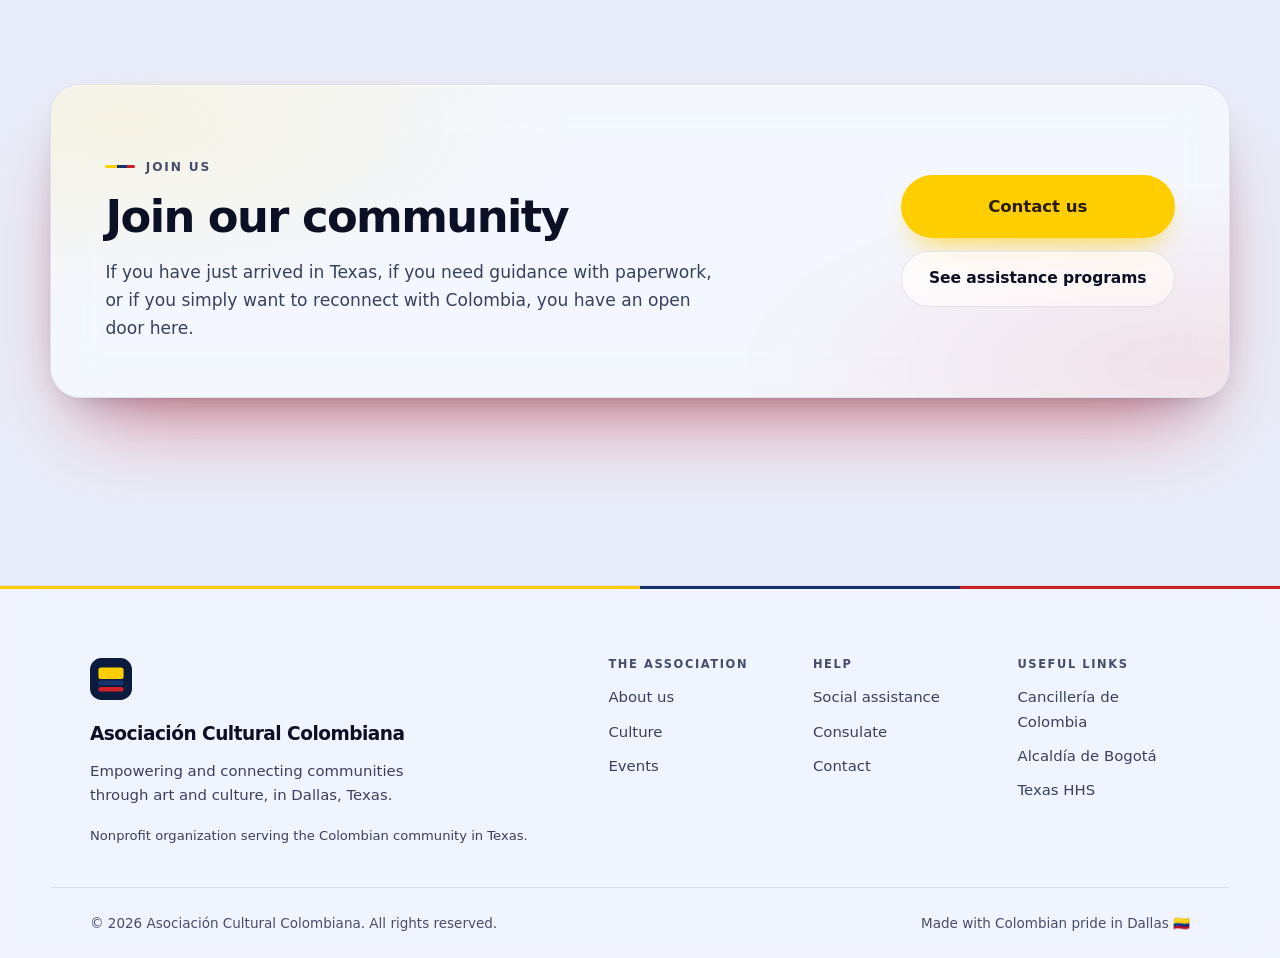
==== commit d2507e59: "Remove the heart artwork's white background programmatically The client reported the heart showed "e" ====
--- a/index.html
+++ b/index.html
@@ -77,7 +77,7 @@
 <section class="hero hero-home" id="inicio">
   
 <div class="cuadros" aria-hidden="true">
-  <img src="assets/img/corazon.jpg" alt="" loading="eager" decoding="async" width="900" height="900">
+  <img src="assets/img/corazon.webp" alt="" loading="eager" decoding="async" width="700" height="700">
 </div>
   <div class="shell hero-inner">
     <p class="eyebrow reveal" data-i18n="home.eyebrow">Dallas, Texas · Más de 10 años</p>
--- a/assets/css/styles.css
+++ b/assets/css/styles.css
@@ -1296,15 +1296,15 @@
   height: auto;
   max-height: 100%;
   object-fit: contain;
-  /* The artwork is a JPEG on an opaque white card, so there is no alpha to
-     composite away. Clip to the heart's own silhouette to drop that white
-     rectangle. Percentage-based, so the crop tracks the rendered size —
-     a path() in absolute user units stays fixed while the image scales,
-     which sliced the heart in half at the displayed width. */
-  -webkit-clip-path: ellipse(48% 46% at 50% 46%);
-  clip-path: ellipse(48% 46% at 50% 46%);
-}
-:root[data-theme="dark"] .cuadros img { filter: brightness(.92); }
+  /* No clip-path here on purpose. The artwork used to be a JPEG on an
+     opaque white card and had to be cropped to hide that rectangle, which
+     also shaved the edges of the drawing. It is now a WebP whose white
+     background was removed to real transparency, so it composites cleanly
+     on any ground and the full shape survives. */
+}
+/* Slightly dimmed in dark mode so the bright yellow does not glare against
+   the near-black ground. */
+:root[data-theme="dark"] .cuadros img { filter: brightness(.9); }
 
 .hero-home { padding-block: clamp(4rem, 9vw, 7.5rem) clamp(3.5rem, 7vw, 6rem); }
 
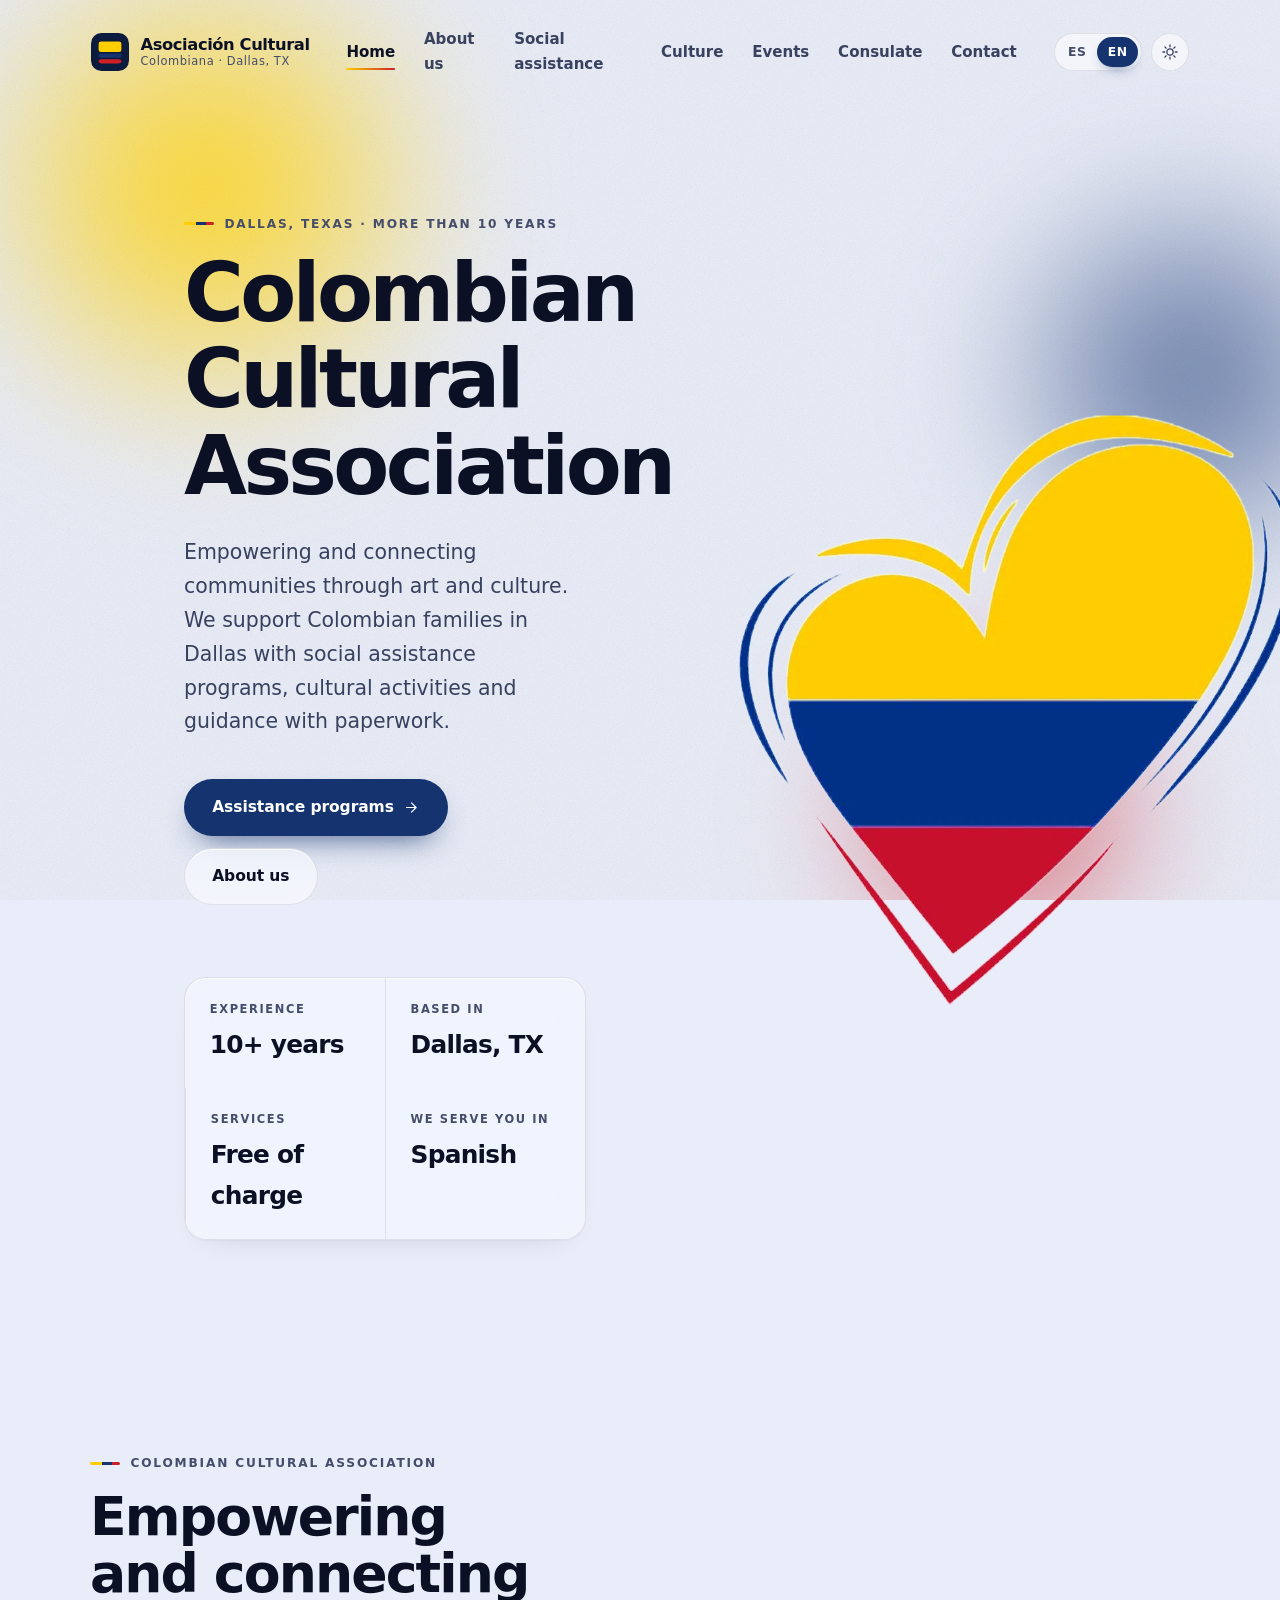
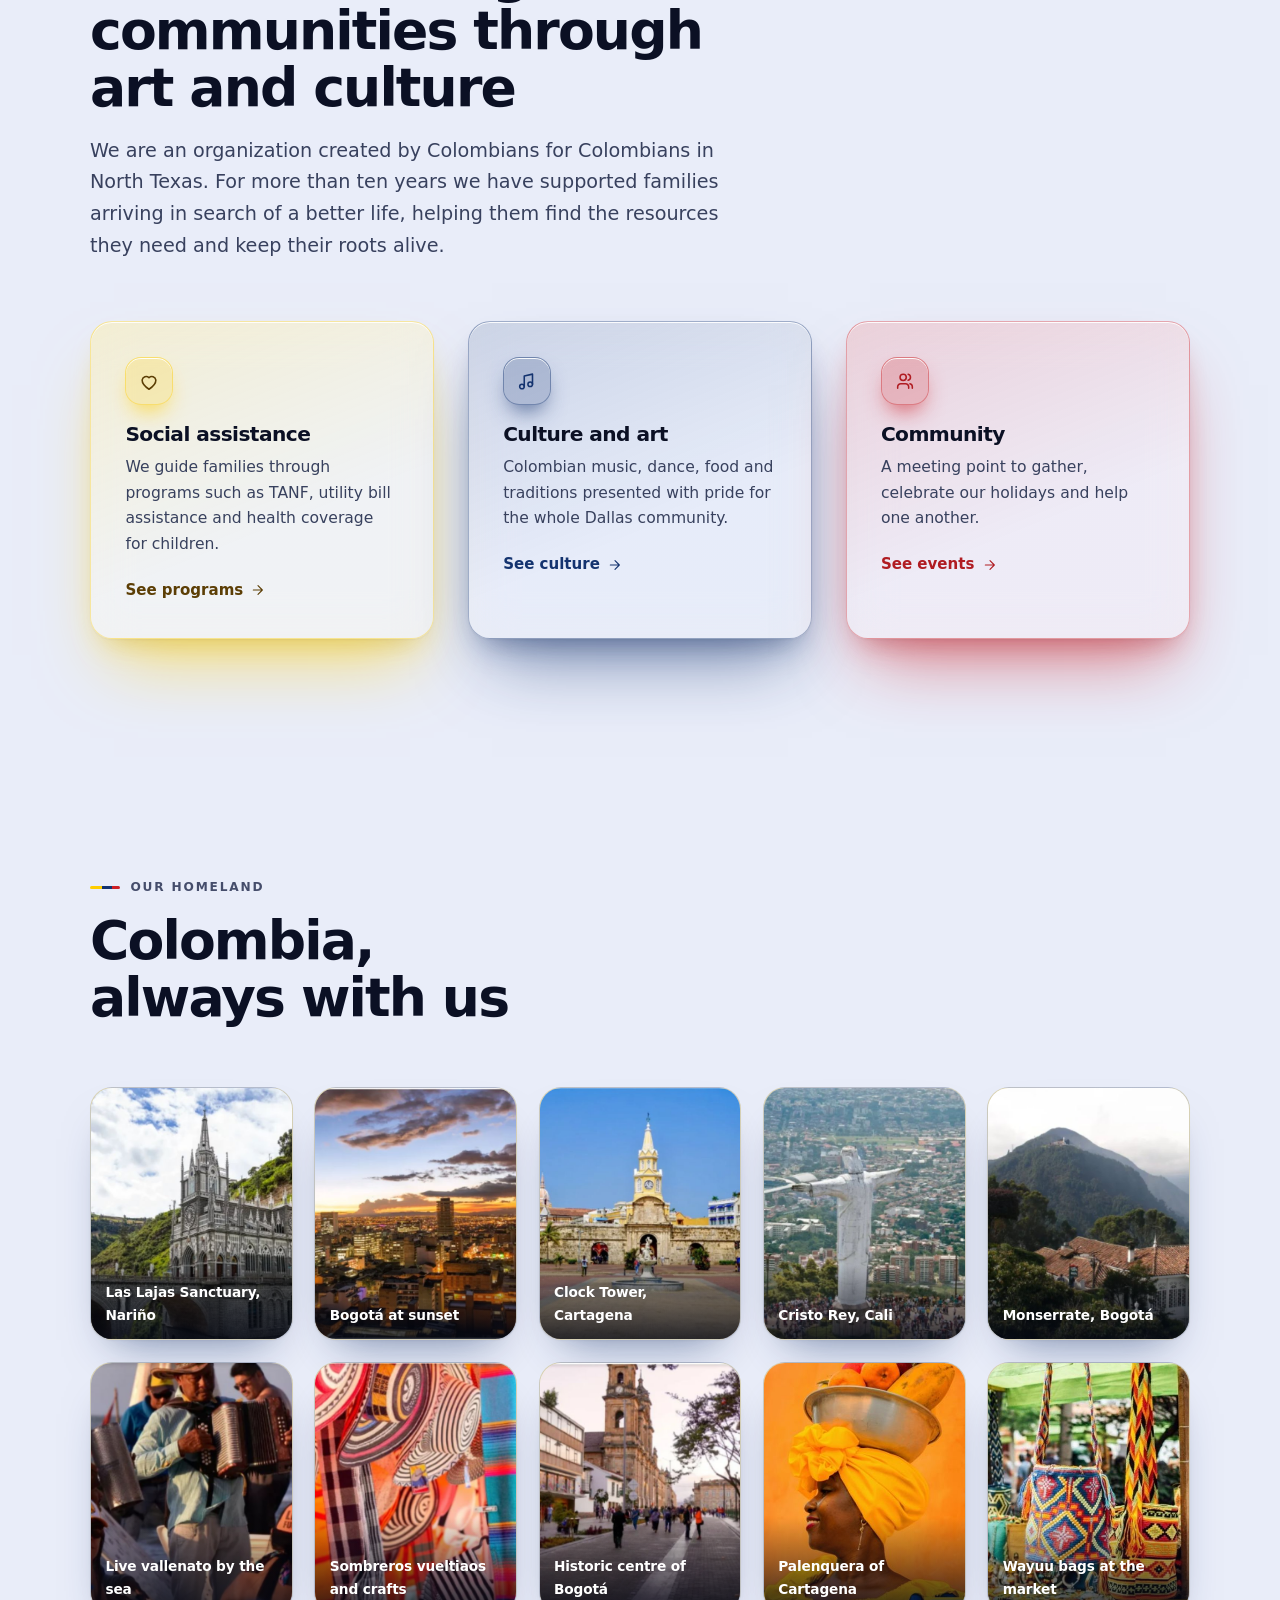
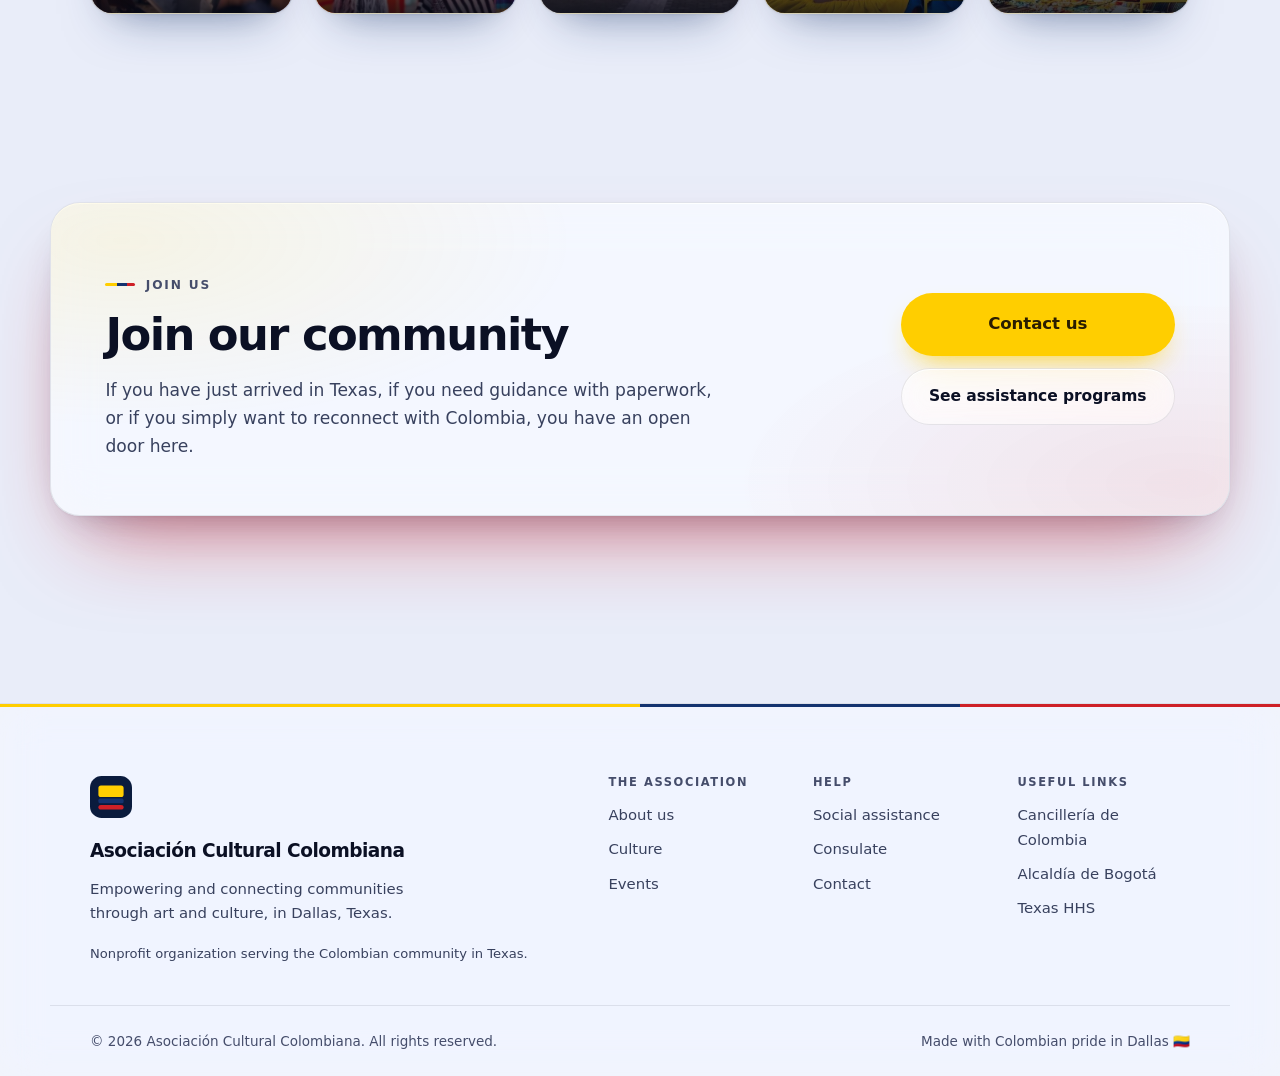
==== commit 7b7be9b7: "Cut out the new heart artwork and pin it large to the page edge The client replaced corazon.jpg with" ====
--- a/index.html
+++ b/index.html
@@ -77,7 +77,7 @@
 <section class="hero hero-home" id="inicio">
   
 <div class="cuadros" aria-hidden="true">
-  <img src="assets/img/corazon.webp" alt="" loading="eager" decoding="async" width="700" height="700">
+  <img src="assets/img/corazon.webp" alt="" loading="eager" decoding="async" width="900" height="900">
 </div>
   <div class="shell hero-inner">
     <p class="eyebrow reveal" data-i18n="home.eyebrow">Dallas, Texas · Más de 10 años</p>
--- a/assets/css/styles.css
+++ b/assets/css/styles.css
@@ -532,6 +532,11 @@
 .hero {
   position: relative;
   padding-block: clamp(4rem, 10vw, 8.5rem) clamp(3.5rem, 7vw, 6rem);
+  /* Clips the heart artwork, which is deliberately anchored past the right
+     edge. Without this the bleed widens the document (a horizontal
+     scrollbar) and the artwork spills down behind the translucent cards in
+     the following section. */
+  overflow: hidden;
 }
 .hero-inner { max-width: 62rem; }
 
@@ -1271,12 +1276,17 @@
    ========================================================================== */
 
 /* --- The client's heart-flag artwork in the hero ------------------------- */
+/* Flush to the very edge of the page and large, at the client's request.
+   It is anchored to the viewport edge rather than to the centred shell, so
+   it reads as a graphic pinned to the page rather than a picture sitting
+   inside the column. body has overflow-x: hidden, so the small bleed past
+   the edge costs no horizontal scrollbar. */
 .cuadros {
   position: absolute;
   top: 50%;
-  right: clamp(1rem, 3vw, 3rem);
+  right: -2.5%;
   transform: translateY(-50%);
-  width: min(30%, 340px);
+  width: min(46%, 620px);
   z-index: -1;
   pointer-events: none;
   display: grid;
@@ -1286,7 +1296,7 @@
    heart is decorative, so below this width it simply steps aside. */
 @media (min-width: 900px) {
   .hero-home .hero-inner,
-  .hero-inner-page .hero-inner { padding-right: min(34%, 400px); }
+  .hero-inner-page .hero-inner { padding-right: min(43%, 560px); }
 }
 @media (max-width: 899px) {
   .cuadros { display: none; }
@@ -1298,9 +1308,10 @@
   object-fit: contain;
   /* No clip-path here on purpose. The artwork used to be a JPEG on an
      opaque white card and had to be cropped to hide that rectangle, which
-     also shaved the edges of the drawing. It is now a WebP whose white
-     background was removed to real transparency, so it composites cleanly
-     on any ground and the full shape survives. */
+     also shaved the edges of the drawing. It is now a WebP keyed down to
+     the flag brush strokes alone — the white sticker plate and its grey
+     outline are gone — so it composites cleanly on any ground and the full
+     shape survives. See gen/quitar-fondo.js. */
 }
 /* Slightly dimmed in dark mode so the bright yellow does not glare against
    the near-black ground. */
@@ -1312,6 +1323,17 @@
 .hero-inner-page { padding-block: clamp(3rem, 6vw, 5rem) clamp(2rem, 4vw, 3rem); }
 .hero-title-sm { font-size: clamp(2.2rem, 1.3rem + 4vw, 3.9rem); }
 .hero-inner-page .hero-lead { margin-top: 1.3rem; }
+
+/* An inner-page hero is roughly half the height of the home one, so the
+   full-size artwork would be cropped through its middle and stop reading as
+   a heart. Once the artwork is actually shown (900px up), give these bands
+   more air and scale it to what fits inside them. This has to sit after the
+   .hero-inner-page rule above: a media query adds no specificity, so an
+   earlier block at equal specificity would simply lose. */
+@media (min-width: 900px) {
+  .hero-inner-page { padding-block: clamp(4rem, 7vw, 6.5rem) clamp(3rem, 5vw, 4.5rem); }
+  .hero-inner-page .cuadros { width: min(32%, 400px); }
+}
 
 /* --- Photo gallery ------------------------------------------------------- */
 .galeria {
@@ -1401,7 +1423,8 @@
 .support-inner .eyebrow { color: var(--ink-muted); }
 
 @media (max-width: 620px) {
-  .cuadros { width: 62%; max-height: 300px; opacity: .8; }
+  /* No .cuadros rule here: the artwork is already display:none below 900px,
+     so sizing it again at this width was dead weight. */
   .galeria { grid-template-columns: 1fr 1fr; }
   .foto img { min-height: 180px; }
 }
